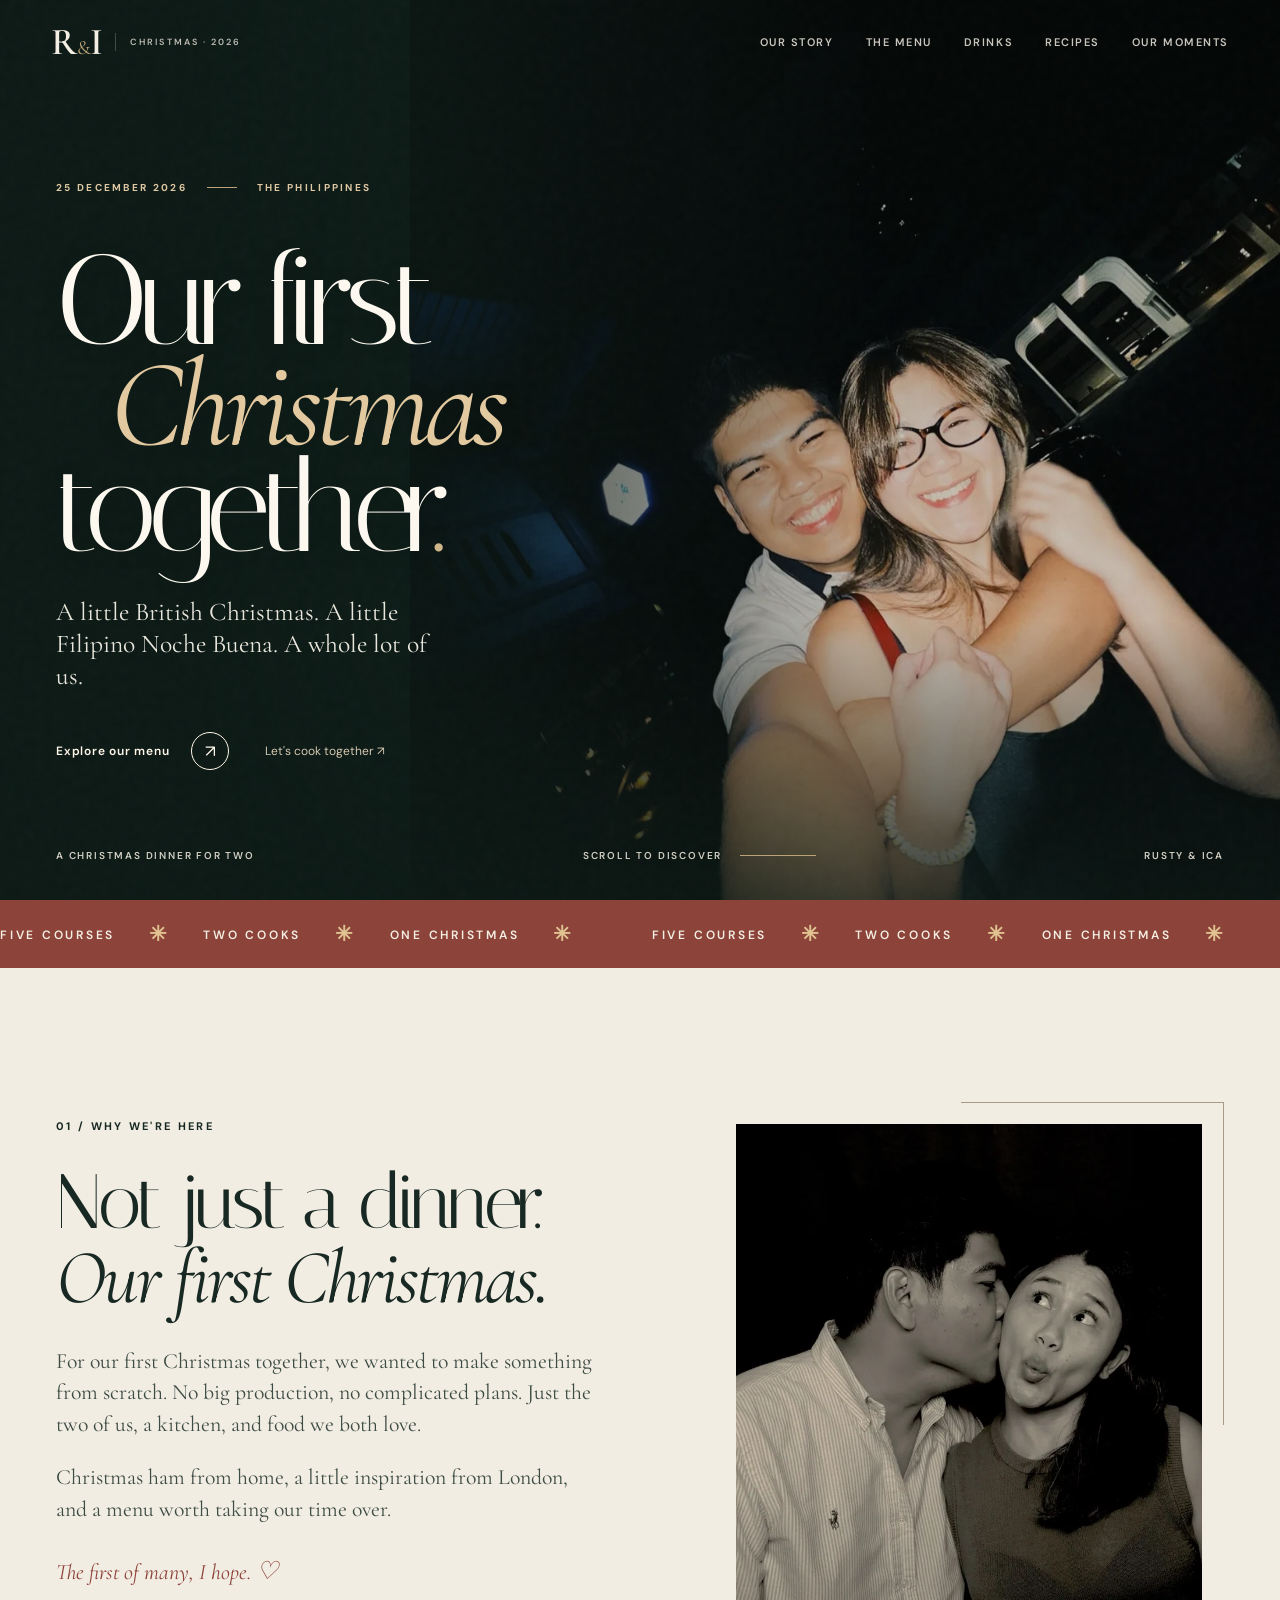
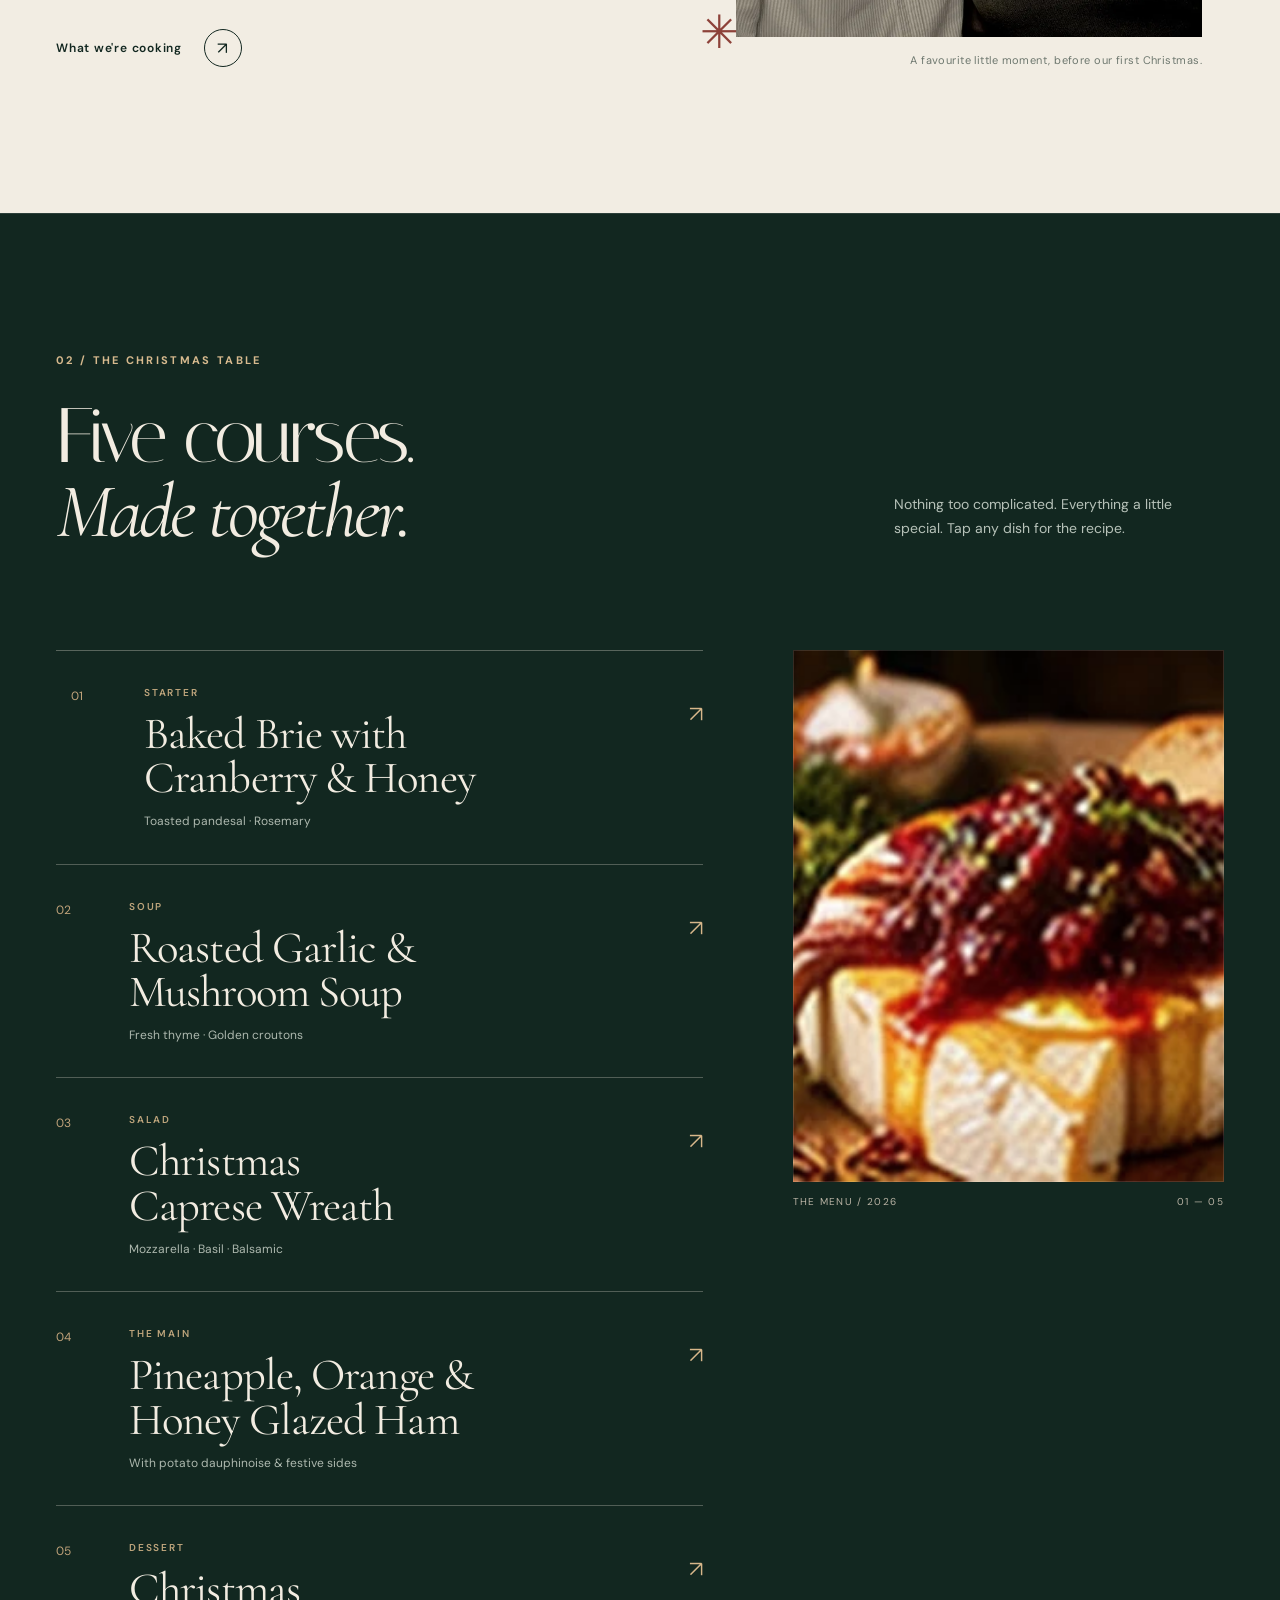
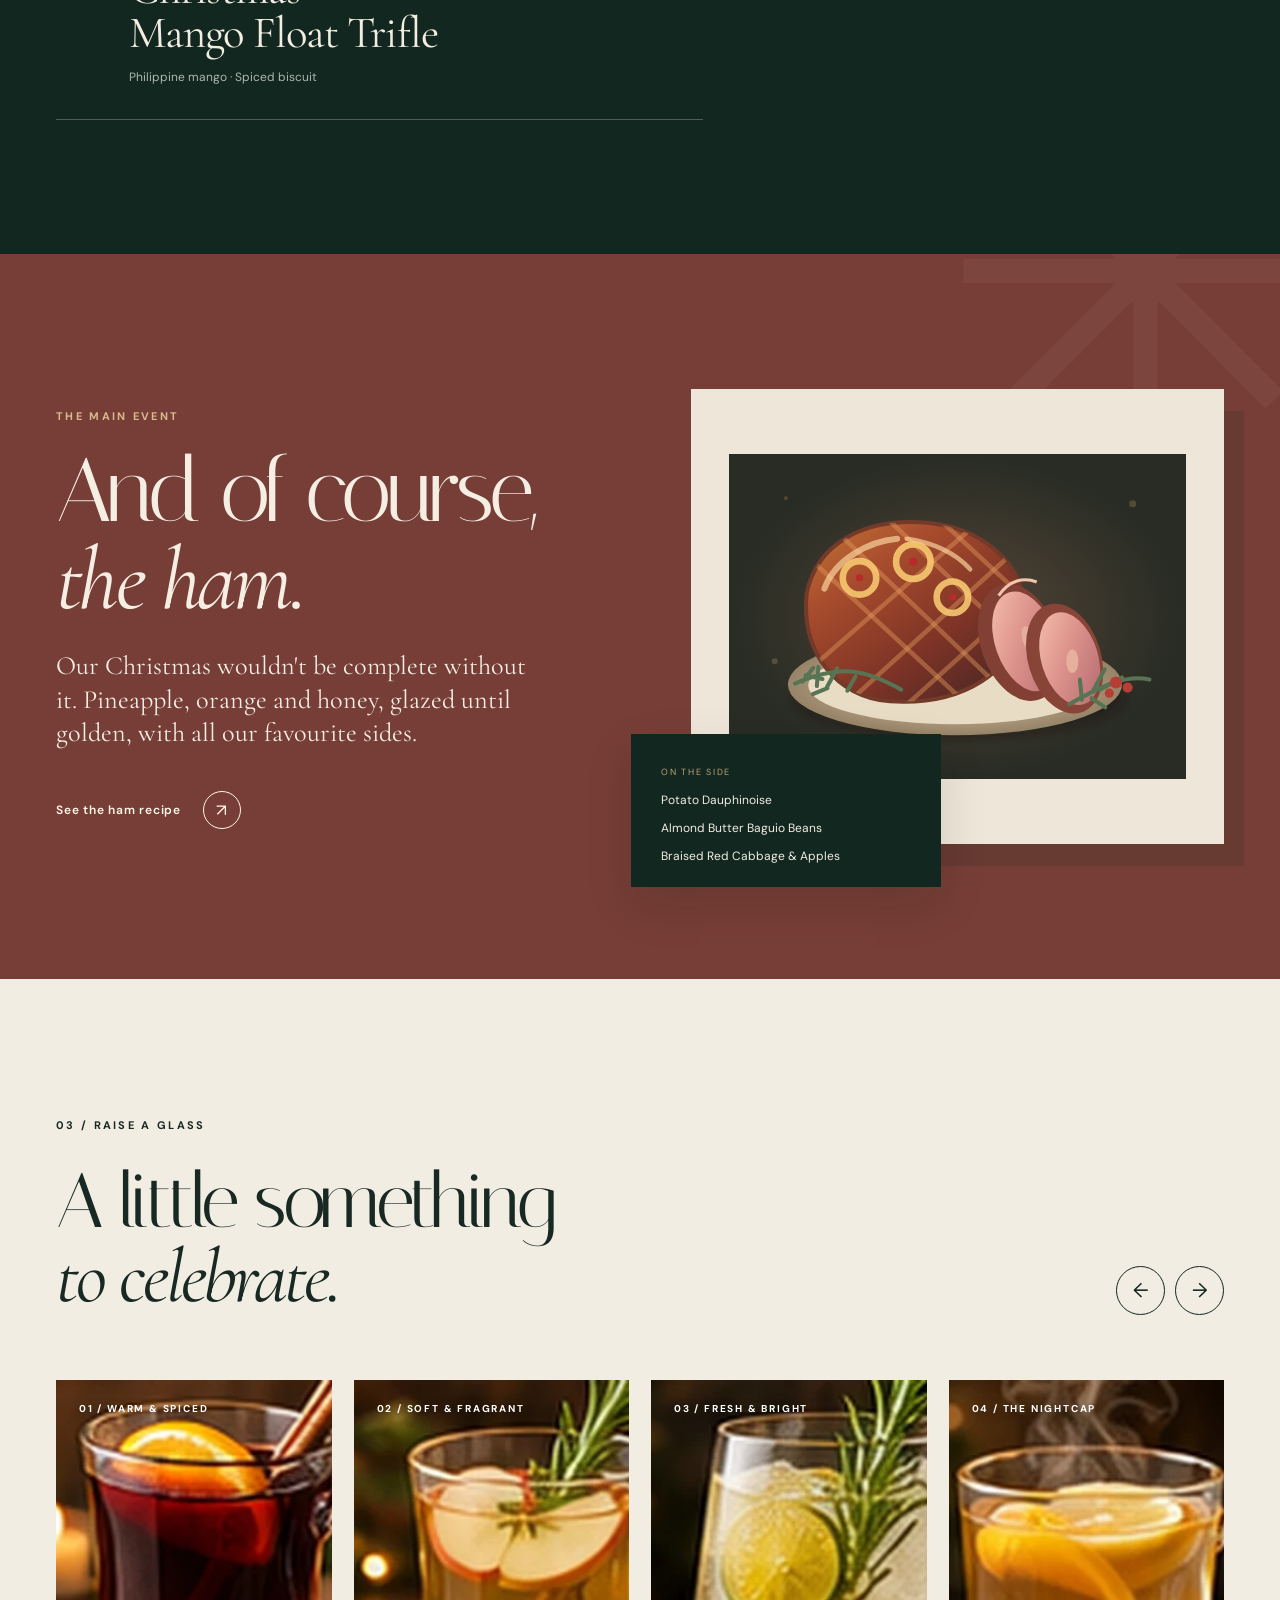
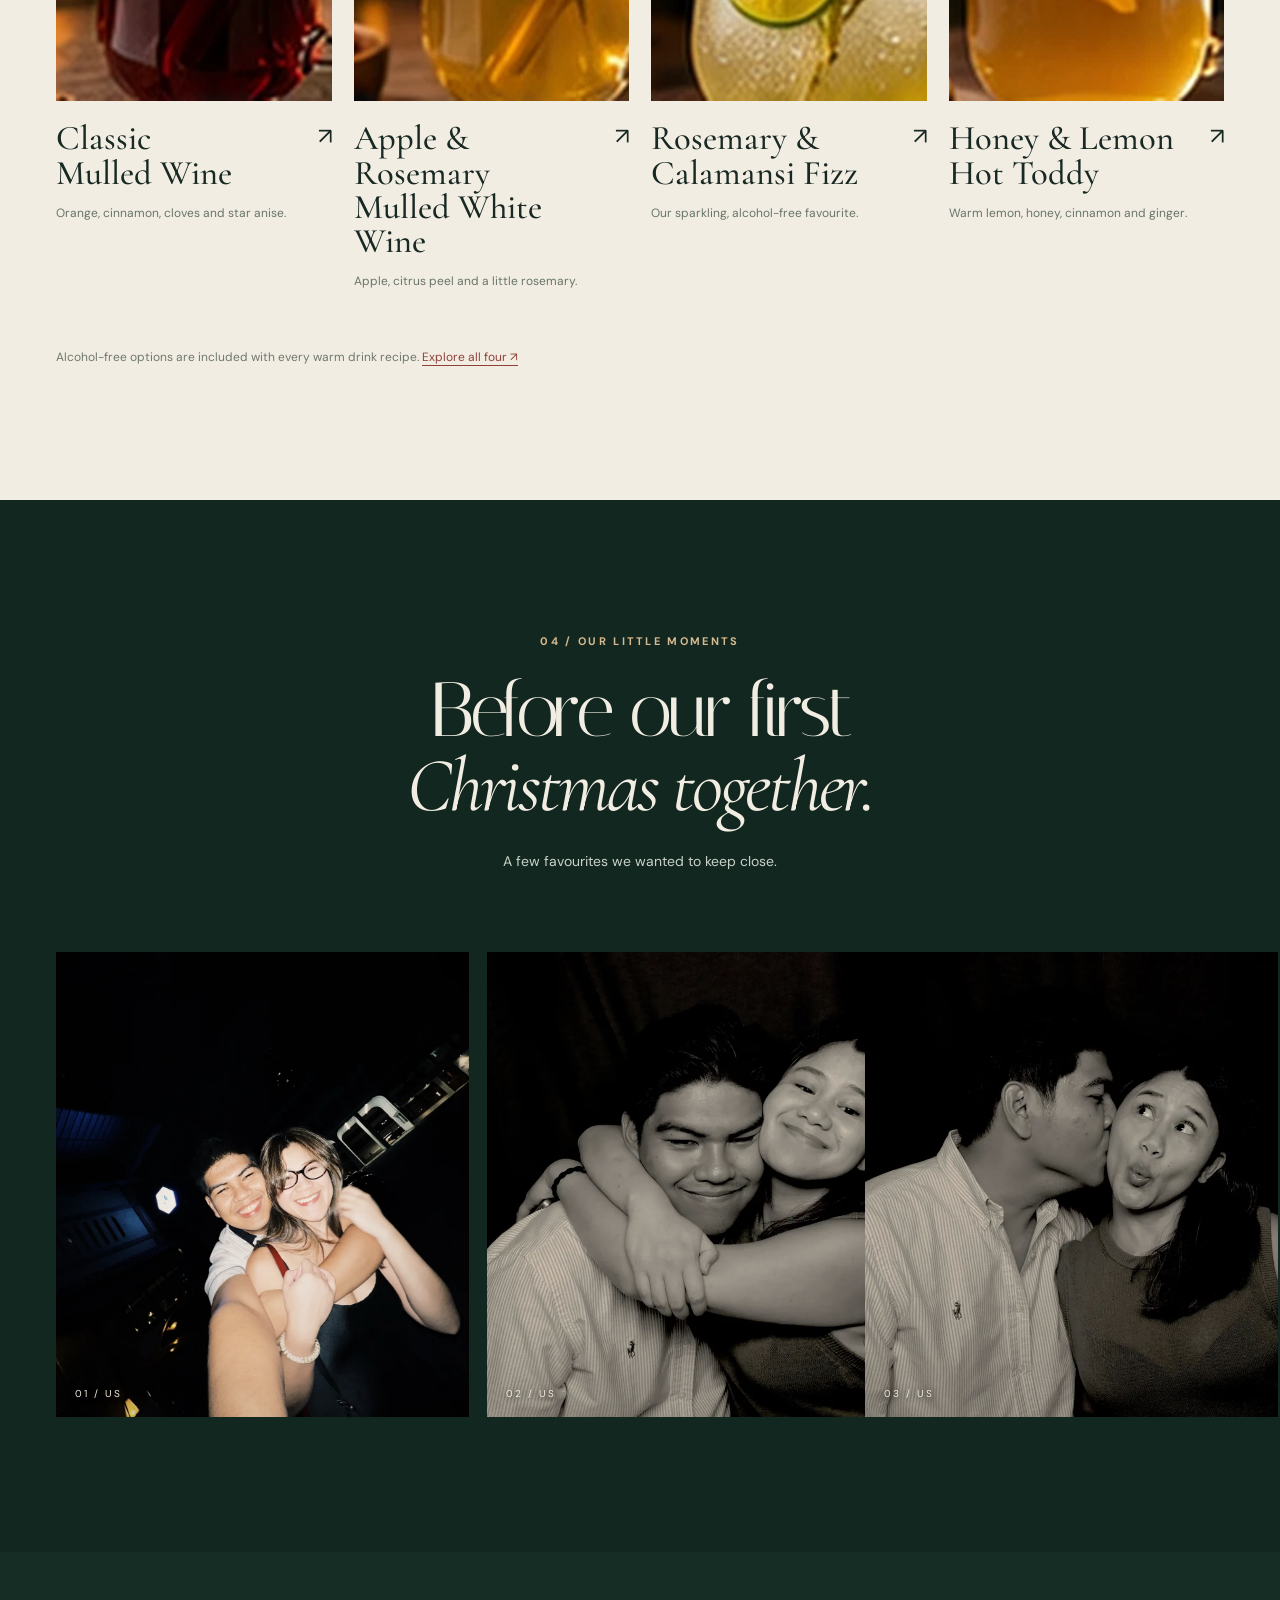
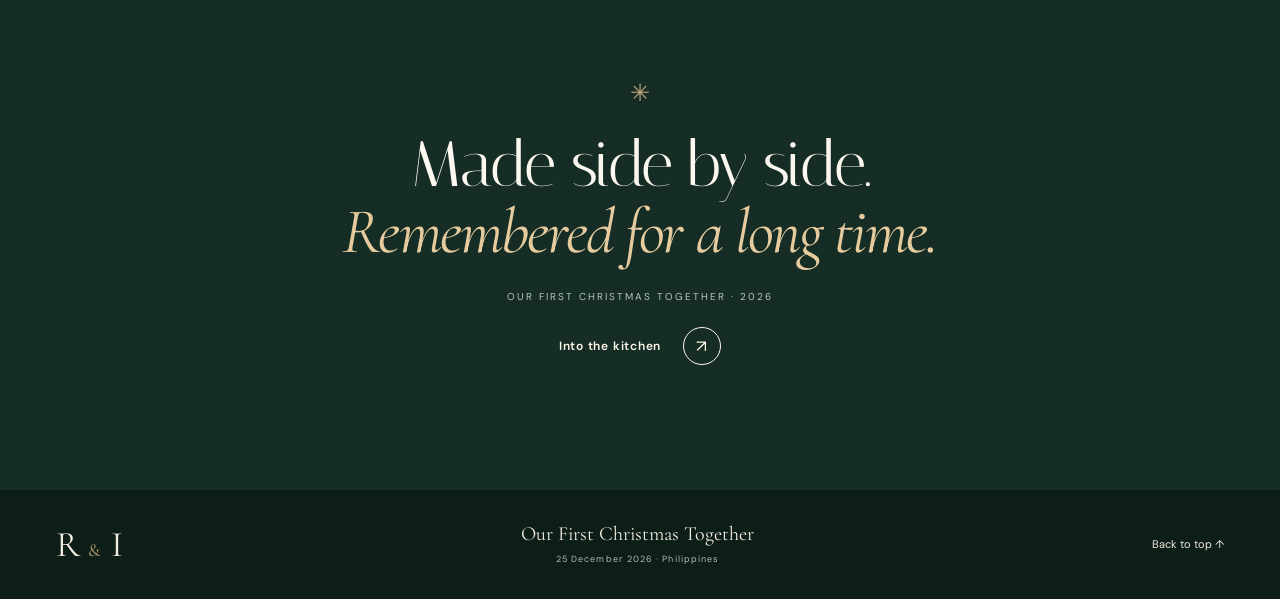
==== index.html @ 226ae4a2 "Launch premium responsive Christmas microsite with recipes and personal photos" ====
<!doctype html>
<html lang="en">
<head>
  <meta charset="utf-8" />
  <meta name="viewport" content="width=device-width, initial-scale=1, viewport-fit=cover" />
  <meta name="theme-color" content="#122720" />
  <meta name="description" content="Our First Christmas Together. Rusty and Ica’s first Christmas dinner, five courses, Christmas cocktails, recipes and memories." />
  <meta name="robots" content="noindex, nofollow" />
  <title>Our First Christmas Together — Rusty & Ica</title>
  <link rel="icon" href="assets/mark.svg" type="image/svg+xml" />
  <link rel="preconnect" href="https://fonts.googleapis.com" />
  <link rel="preconnect" href="https://fonts.gstatic.com" crossorigin />
  <link href="https://fonts.googleapis.com/css2?family=DM+Sans:wght@300;400;500;600;700&family=Italiana&family=Cormorant+Garamond:ital,wght@0,400;0,500;0,600;1,400;1,500&display=swap" rel="stylesheet" />
  <link rel="stylesheet" href="assets/site.css" />
  <script defer src="assets/site.js"></script>
</head>
<body class="page-home">
  <div class="scroll-progress" aria-hidden="true"></div>
  <header class="site-header" id="site-header">
    <a href="index.html" class="brand" aria-label="Rusty and Ica, homepage"><span class="brand-monogram">R<span class="amp">&</span>I</span><span class="brand-sub">CHRISTMAS · 2026</span></a>
    <nav class="desktop-nav" aria-label="Primary navigation"><a href="#story">Our story</a><a href="#menu">The menu</a><a href="#drinks">Drinks</a><a href="recipes.html">Recipes</a><a href="#moments">Our moments</a></nav>
    <button class="nav-toggle" type="button" aria-expanded="false" aria-controls="mobile-navigation" aria-label="Open menu"><span></span><span></span><span class="nav-toggle-label">Menu</span></button>
  </header>
  <div class="nav-overlay" id="mobile-navigation" aria-hidden="true"><div class="nav-overlay-inner"><span class="eyebrow eyebrow-gold">THE CHRISTMAS EDITION</span><a href="#story">Our story <em>01</em></a><a href="#menu">The menu <em>02</em></a><a href="#drinks">The drinks <em>03</em></a><a href="recipes.html">Recipes <em>04</em></a><a href="#moments">Our photos <em>05</em></a><span class="nav-overlay-foot">DECEMBER 25 · PHILIPPINES</span></div></div>
  <main>
    <section class="hero" id="top">
      <div class="hero-photo" role="img" aria-label="Rusty and Ica smiling and embracing in a candid photo"><img src="assets/photos/together.webp" alt="" fetchpriority="high" /></div>
      <div class="hero-shade"></div>
      <div class="hero-grain" aria-hidden="true"></div>
      <div class="hero-content wrap">
        <p class="hero-kicker appear">25 DECEMBER 2026 <span class="sep"></span> THE PHILIPPINES</p>
        <h1 class="hero-heading appear"><span>Our first</span><span class="hero-heading-accent">Christmas</span><span>together<span class="period">.</span></span></h1>
        <p class="hero-intro appear">A little British Christmas. A little Filipino Noche Buena. A whole lot of us.</p>
        <div class="hero-actions appear"><a class="text-link light" href="#menu"><span>Explore our menu</span><span class="arrow-round" aria-hidden="true">↗</span></a><a class="hero-secondary" href="recipes.html">Let's cook together ↗</a></div>
      </div>
      <div class="hero-bottom wrap"><span class="hero-bottom-left">A CHRISTMAS DINNER FOR TWO</span><a href="#story" class="scroll-cue"><span>SCROLL TO DISCOVER</span><span class="scroll-line" aria-hidden="true"></span></a><span class="hero-bottom-right">RUSTY & ICA</span></div>
    </section>
    <div class="ticker" aria-label="Five courses. Two cooks. One Christmas."><div class="ticker-track" aria-hidden="true"><span>FIVE COURSES <i>✳</i> TWO COOKS <i>✳</i> ONE CHRISTMAS <i>✳</i></span><span>FIVE COURSES <i>✳</i> TWO COOKS <i>✳</i> ONE CHRISTMAS <i>✳</i></span><span>FIVE COURSES <i>✳</i> TWO COOKS <i>✳</i> ONE CHRISTMAS <i>✳</i></span></div></div>
    <section class="story section-pad" id="story"><div class="wrap story-grid"><div class="story-text reveal"><span class="eyebrow">01 / WHY WE'RE HERE</span><h2>Not just a dinner.<br><em>Our first Christmas.</em></h2><p>For our first Christmas together, we wanted to make something from scratch. No big production, no complicated plans. Just the two of us, a kitchen, and food we both love.</p><p>Christmas ham from home, a little inspiration from London, and a menu worth taking our time over.</p><p class="hand-note">The first of many, I hope. <span>♡</span></p><a class="text-link dark" href="#menu">What we're cooking <span class="arrow-round" aria-hidden="true">↗</span></a></div><figure class="story-figure reveal"><div class="image-frame"><img src="assets/photos/kiss.webp" alt="Rusty kissing Ica on the cheek while she makes a playful expression" loading="lazy" /></div><figcaption>A favourite little moment, before our first Christmas.</figcaption><span class="story-cross" aria-hidden="true">✳</span></figure></div></section>
    <section class="menu section-pad" id="menu"><div class="wrap"><div class="menu-heading reveal"><div><span class="eyebrow eyebrow-gold">02 / THE CHRISTMAS TABLE</span><h2>Five courses.<br><em>Made together.</em></h2></div><p>Nothing too complicated. Everything a little special. Tap any dish for the recipe.</p></div><div class="menu-layout"><div class="menu-rows">
      <a class="menu-row reveal is-featured" href="recipes.html#brie" data-preview="assets/food/brie.webp" data-preview-alt="Baked Brie with Cranberry and Honey"><span class="course-number">01</span><div class="menu-row-main"><span class="menu-overline">STARTER</span><h3>Baked Brie with<br>Cranberry & Honey</h3><p>Toasted pandesal · Rosemary</p><img class="menu-inline-image" src="assets/food/brie.webp" alt="Baked Brie with cranberries" loading="lazy" /></div><span class="row-arrow" aria-hidden="true">↗</span></a>
      <a class="menu-row reveal" href="recipes.html#mushroom-soup" data-preview="assets/food/soup.webp" data-preview-alt="Creamy roasted garlic mushroom soup"><span class="course-number">02</span><div class="menu-row-main"><span class="menu-overline">SOUP</span><h3>Roasted Garlic &<br>Mushroom Soup</h3><p>Fresh thyme · Golden croutons</p><img class="menu-inline-image" src="assets/food/soup.webp" alt="Mushroom soup" loading="lazy" /></div><span class="row-arrow" aria-hidden="true">↗</span></a>
      <a class="menu-row reveal" href="recipes.html#caprese" data-preview="assets/food/caprese.webp" data-preview-alt="Festive Caprese salad wreath"><span class="course-number">03</span><div class="menu-row-main"><span class="menu-overline">SALAD</span><h3>Christmas<br>Caprese Wreath</h3><p>Mozzarella · Basil · Balsamic</p><img class="menu-inline-image" src="assets/food/caprese.webp" alt="Caprese wreath" loading="lazy" /></div><span class="row-arrow" aria-hidden="true">↗</span></a>
      <a class="menu-row reveal" href="recipes.html#glazed-ham" data-preview="assets/food/christmas-ham.svg" data-preview-alt="Christmas glazed ham illustration"><span class="course-number">04</span><div class="menu-row-main"><span class="menu-overline">THE MAIN</span><h3>Pineapple, Orange &<br>Honey Glazed Ham</h3><p>With potato dauphinoise & festive sides</p><img class="menu-inline-image" src="assets/food/christmas-ham.svg" alt="Christmas glazed ham" loading="lazy" /></div><span class="row-arrow" aria-hidden="true">↗</span></a>
      <a class="menu-row reveal" href="recipes.html#mango-trifle" data-preview="assets/food/mango.webp" data-preview-alt="Christmas mango float trifle"><span class="course-number">05</span><div class="menu-row-main"><span class="menu-overline">DESSERT</span><h3>Christmas<br>Mango Float Trifle</h3><p>Philippine mango · Spiced biscuit</p><img class="menu-inline-image" src="assets/food/mango.webp" alt="Layered mango float trifle" loading="lazy" /></div><span class="row-arrow" aria-hidden="true">↗</span></a>
      </div><aside class="menu-preview" aria-label="Selected course photograph"><div class="menu-preview-sticky"><div class="menu-preview-image"><img id="menu-preview-photo" src="assets/food/brie.webp" alt="Baked Brie with Cranberry and Honey" /><span class="menu-image-overlay"></span></div><div class="menu-preview-caption"><span>THE MENU / 2026</span><span id="menu-preview-index">01 — 05</span></div></div></aside></div></div></section>
    <section class="ham-feature section-pad" id="ham"><div class="wrap ham-grid"><div class="ham-copy reveal"><span class="eyebrow eyebrow-gold">THE MAIN EVENT</span><h2>And of course,<br><em>the ham.</em></h2><p>Our Christmas wouldn't be complete without it. Pineapple, orange and honey, glazed until golden, with all our favourite sides.</p><a class="text-link light" href="recipes.html#glazed-ham">See the ham recipe <span class="arrow-round" aria-hidden="true">↗</span></a></div><div class="ham-visual reveal"><div class="ham-hero-illustration"><img src="assets/food/christmas-ham.svg" alt="Illustration of our Christmas glazed ham" loading="lazy" /></div><div class="ham-mini"><span>ON THE SIDE</span><p>Potato Dauphinoise</p><p>Almond Butter Baguio Beans</p><p>Braised Red Cabbage & Apples</p></div></div></div></section>
    <section class="drinks section-pad" id="drinks"><div class="wrap"><div class="drinks-head reveal"><div><span class="eyebrow">03 / RAISE A GLASS</span><h2>A little something<br><em>to celebrate.</em></h2></div><div class="slider-controls"><button type="button" class="slider-button" data-slider-prev aria-label="Previous drinks">←</button><button type="button" class="slider-button" data-slider-next aria-label="Next drinks">→</button></div></div><div class="drinks-slider" id="drinks-slider">
      <a href="recipes.html#mulled-red" class="drink-tile"><div class="drink-image"><img src="assets/food/mulled-red.webp" alt="Warm glass of classic mulled wine" loading="lazy" /><span>01 / WARM & SPICED</span></div><div class="drink-meta"><h3>Classic<br>Mulled Wine</h3><span aria-hidden="true">↗</span></div><p>Orange, cinnamon, cloves and star anise.</p></a>
      <a href="recipes.html#mulled-white" class="drink-tile"><div class="drink-image"><img src="assets/food/mulled-white.webp" alt="Mulled white wine with apple and rosemary" loading="lazy" /><span>02 / SOFT & FRAGRANT</span></div><div class="drink-meta"><h3>Apple & Rosemary<br>Mulled White Wine</h3><span aria-hidden="true">↗</span></div><p>Apple, citrus peel and a little rosemary.</p></a>
      <a href="recipes.html#calamansi-fizz" class="drink-tile"><div class="drink-image"><img src="assets/food/calamansi.webp" alt="Rosemary and calamansi sparkling drink" loading="lazy" /><span>03 / FRESH & BRIGHT</span></div><div class="drink-meta"><h3>Rosemary &<br>Calamansi Fizz</h3><span aria-hidden="true">↗</span></div><p>Our sparkling, alcohol-free favourite.</p></a>
      <a href="recipes.html#hot-toddy" class="drink-tile"><div class="drink-image"><img src="assets/food/hot-toddy.webp" alt="Honey and lemon hot toddy" loading="lazy" /><span>04 / THE NIGHTCAP</span></div><div class="drink-meta"><h3>Honey & Lemon<br>Hot Toddy</h3><span aria-hidden="true">↗</span></div><p>Warm lemon, honey, cinnamon and ginger.</p></a>
      </div><p class="drinks-foot">Alcohol-free options are included with every warm drink recipe. <a href="recipes.html#drink-recipes">Explore all four ↗</a></p></div></section>
    <section class="moments section-pad" id="moments"><div class="wrap"><div class="moments-head reveal"><span class="eyebrow eyebrow-gold">04 / OUR LITTLE MOMENTS</span><h2>Before our first<br><em>Christmas together.</em></h2><p>A few favourites we wanted to keep close.</p></div><div class="moment-grid"><button class="moment-photo moment-photo-tall reveal" type="button" data-lightbox="assets/photos/together.webp" aria-label="Open our smiling photo"><img src="assets/photos/together.webp" alt="Rusty and Ica smiling together" loading="lazy"/><span>01 / US</span></button><button class="moment-photo reveal" type="button" data-lightbox="assets/photos/hug.webp" aria-label="Open our hugging photo"><img src="assets/photos/hug.webp" alt="Rusty and Ica hugging in black and white" loading="lazy"/><span>02 / US</span></button><button class="moment-photo reveal" type="button" data-lightbox="assets/photos/kiss.webp" aria-label="Open our cheek kiss photo"><img src="assets/photos/kiss.webp" alt="A playful cheek kiss" loading="lazy"/><span>03 / US</span></button></div></div></section>
    <section class="last-word"><div class="wrap last-word-inner reveal"><span class="small-sparkle" aria-hidden="true">✳</span><p>Made side by side.<br><em>Remembered for a long time.</em></p><span>OUR FIRST CHRISTMAS TOGETHER · 2026</span><a class="text-link light" href="recipes.html">Into the kitchen <span class="arrow-round" aria-hidden="true">↗</span></a></div></section>
  </main>
  <footer class="footer"><div class="wrap footer-grid"><span>R <small>&</small> I</span><div><p>Our First Christmas Together</p><small>25 December 2026 · Philippines</small></div><a href="#top">Back to top ↑</a></div></footer>
  <div class="lightbox" aria-hidden="true" role="dialog" aria-modal="true" aria-label="Photo viewer"><button class="lightbox-close" type="button" aria-label="Close photo">×</button><img src="" alt="Enlarged photograph of Rusty and Ica" /></div>
  <nav class="mobile-bottom-nav" aria-label="Quick links"><a href="#menu">Menu</a><a href="recipes.html">Recipes</a><a href="#moments">Photos</a></nav>
</body>
</html>
---- assets/site.css ----
:root{--ink:#182923;--forest:#122720;--forest-2:#1c362c;--night:#0c1915;--cream:#f2ede3;--cream-2:#e7dfd1;--white:#fcf8ef;--muted:#6e786f;--gold:#bca377;--red:#8d4239;--line:rgba(27,50,41,.20);--max:1450px;--ease:cubic-bezier(.22,1,.36,1)}
*,*:before,*:after{box-sizing:border-box}html{scroll-behavior:smooth;scroll-padding-top:84px}body{margin:0;background:var(--cream);color:var(--ink);font-family:'DM Sans',Arial,sans-serif;-webkit-font-smoothing:antialiased}body.menu-open{overflow:hidden}::selection{background:#bda478;color:#13291f}img{max-width:100%;display:block}a{color:inherit;text-decoration:none}button{font:inherit}button,a{-webkit-tap-highlight-color:transparent}button:focus-visible,a:focus-visible,input:focus-visible,summary:focus-visible{outline:2px solid var(--red);outline-offset:4px}.wrap{max-width:var(--max);width:calc(100% - 112px);margin-inline:auto}.section-pad{padding:clamp(95px,10.5vw,174px) 0}.eyebrow{font-size:11px;letter-spacing:.21em;font-weight:700;text-transform:uppercase}.eyebrow-gold{color:#d7ba8e}.scroll-progress{position:fixed;top:0;left:0;width:0;height:2px;background:var(--gold);z-index:300;pointer-events:none;transition:width .12s linear}.site-header{position:fixed;z-index:200;top:0;left:0;right:0;display:flex;align-items:center;justify-content:space-between;height:84px;padding:0 clamp(22px,4vw,70px);color:#f4efe5;transition:background .4s ease,box-shadow .4s ease,height .4s ease}.site-header.is-scrolled,.page-recipes .site-header{height:70px;background:rgba(13,31,24,.96);box-shadow:0 1px 0 rgba(255,255,255,.12);backdrop-filter:blur(14px)}.brand{display:flex;align-items:center;gap:15px;white-space:nowrap;z-index:215}.brand-monogram{font-family:'Cormorant Garamond',Georgia,serif;font-weight:600;font-size:38px;letter-spacing:-.07em;line-height:1}.brand-monogram .amp{font-size:20px;font-weight:400;color:var(--gold);margin:0 2px}.brand-sub{font-size:9px;font-weight:600;letter-spacing:.23em;opacity:.76;padding-left:14px;border-left:1px solid rgba(255,255,255,.28);line-height:2}.desktop-nav{display:flex;align-items:center;gap:clamp(18px,2.5vw,42px)}.desktop-nav a{font-size:11px;font-weight:600;text-transform:uppercase;letter-spacing:.14em;position:relative;padding:10px 0;opacity:.82;transition:opacity .25s}.desktop-nav a:after{content:"";height:1px;width:0;background:var(--gold);position:absolute;left:0;bottom:4px;transition:width .3s var(--ease)}.desktop-nav a:hover,.desktop-nav a[aria-current=page]{opacity:1}.desktop-nav a:hover:after,.desktop-nav a[aria-current=page]:after{width:100%}.nav-toggle{display:none;color:inherit;background:none;border:0;align-items:center;cursor:pointer;gap:6px}.nav-toggle span:not(.nav-toggle-label){display:block;width:25px;height:1px;background:currentColor;transition:transform .3s,opacity .3s}.nav-toggle-label{font-size:11px;letter-spacing:.12em;text-transform:uppercase;margin-left:7px}.nav-overlay{position:fixed;inset:0;z-index:190;background:var(--forest);color:var(--white);display:flex;align-items:center;visibility:hidden;opacity:0;transform:translateY(-15px);transition:opacity .4s,transform .4s var(--ease),visibility .4s}.nav-overlay.open{visibility:visible;opacity:1;transform:none}.nav-overlay-inner{width:min(700px,calc(100% - 48px));margin:auto;display:flex;flex-direction:column;gap:0}.nav-overlay-inner>a{padding:11px 0;font-family:'Italiana','Cormorant Garamond',serif;font-size:clamp(38px,7vw,68px);border-bottom:1px solid rgba(255,255,255,.2);display:flex;align-items:center;justify-content:space-between;transition:padding .3s,color .3s}.nav-overlay-inner>a:hover{padding-left:15px;color:var(--gold)}.nav-overlay-inner>a em{font:10px 'DM Sans',sans-serif;letter-spacing:.1em;color:var(--gold)}.nav-overlay-foot{margin-top:38px;font-size:10px;letter-spacing:.18em;opacity:.65}.hero{position:relative;height:100svh;min-height:690px;color:var(--white);overflow:hidden;background:#10251e}.hero-photo{position:absolute;inset:0 0 0 auto;width:68%;height:100%;overflow:hidden}.hero-photo img{width:100%;height:100%;object-fit:cover;object-position:center 47%;will-change:transform;transform:scale(1.08)}.hero-shade{position:absolute;inset:0;background:linear-gradient(90deg,#0c1915 0%,rgba(12,25,21,.98) 16%,rgba(12,25,21,.82) 32%,rgba(12,25,21,.2) 67%,rgba(12,25,21,.12) 100%),linear-gradient(0deg,rgba(12,25,21,.75) 0%,transparent 31%,rgba(12,25,21,.12) 85%)}.hero-grain{position:absolute;inset:0;opacity:.10;background-image:url("data:image/svg+xml,%3Csvg viewBox='0 0 120 120' xmlns='http://www.w3.org/2000/svg'%3E%3Cfilter id='n'%3E%3CfeTurbulence type='fractalNoise' baseFrequency='.8' numOctaves='3' stitchTiles='stitch'/%3E%3C/filter%3E%3Crect width='100%25' height='100%25' filter='url(%23n)' opacity='.25'/%3E%3C/svg%3E");pointer-events:none}.hero-content{position:relative;z-index:1;padding-top:clamp(130px,19vh,235px);max-width:var(--max)}.hero-kicker{display:flex;align-items:center;gap:20px;font-size:10px;font-weight:700;letter-spacing:.23em;color:#dfc9a4}.hero-kicker .sep{width:30px;height:1px;background:var(--gold)}.hero-heading{font-family:'Italiana','Cormorant Garamond',Georgia,serif;font-weight:400;font-size:clamp(77px,10vw,162px);letter-spacing:-.062em;line-height:.82;margin:55px 0 35px;max-width:900px;text-shadow:0 4px 22px rgba(0,0,0,.15)}.hero-heading>span{display:block}.hero-heading-accent{color:#e3c9a0;font-family:'Cormorant Garamond',Georgia,serif;font-weight:400;font-style:italic;letter-spacing:-.052em;margin-left:clamp(8px,4.2vw,65px);font-size:.97em}.period{color:#cfb68a}.hero-intro{max-width:400px;font-family:'Cormorant Garamond',Georgia,serif;font-size:clamp(21px,2vw,27px);line-height:1.25;color:#e9e7dd}.hero-actions{display:flex;align-items:center;gap:36px;margin-top:40px}.text-link{display:inline-flex;align-items:center;gap:22px;white-space:nowrap;font-size:12px;letter-spacing:.065em;font-weight:600;transition:gap .25s}.text-link:hover{gap:30px}.text-link.light{color:#fff7e9}.text-link.dark{color:var(--forest)}.arrow-round{width:38px;height:38px;border:1px solid currentColor;border-radius:50%;display:inline-flex;align-items:center;justify-content:center;font-size:17px;font-weight:400;transition:background .25s,transform .25s}.text-link:hover .arrow-round{transform:rotate(45deg);background:rgba(255,255,255,.12)}.hero-secondary{font-size:12px;color:#d5c8b2;transition:color .25s}.hero-secondary:hover{color:#fff}.hero-bottom{display:flex;justify-content:space-between;align-items:end;position:absolute;bottom:38px;left:0;right:0;z-index:2;font-size:10px;letter-spacing:.18em;font-weight:600;color:#d1cfc4}.scroll-cue{display:flex;align-items:center;gap:18px}.scroll-line{width:76px;height:1px;background:var(--gold);display:block;transform-origin:left;animation:line-glow 2.5s infinite}.ticker{height:68px;overflow:hidden;display:flex;align-items:center;background:#8c443a;color:#f4eee3}.ticker-track{display:flex;gap:50px;min-width:max-content;animation:ticker 35s linear infinite}.ticker-track span{font-size:12px;letter-spacing:.23em;font-weight:600;white-space:nowrap}.ticker-track i{font-style:normal;font-size:21px;vertical-align:-2px;margin:0 28px;color:#e0c390}.story{background:var(--cream);overflow:hidden}.story-grid{display:grid;grid-template-columns:minmax(0,1.05fr) minmax(0,.95fr);gap:clamp(65px,11vw,190px);align-items:center}.story-text h2,.menu-heading h2,.drinks-head h2,.moments-head h2,.ham-copy h2,.section-heading h2,.recipes-top h2,.shop-header h2{font-family:'Italiana','Cormorant Garamond',serif;font-size:clamp(55px,6vw,105px);font-weight:400;line-height:.97;letter-spacing:-.05em;margin:30px 0}.story-text h2 em,.menu-heading h2 em,.drinks-head h2 em,.moments-head h2 em,.ham-copy h2 em,.section-heading h2 em,.recipes-top h2 em,.shop-header h2 em{font-family:'Cormorant Garamond',Georgia,serif;font-weight:400;font-style:italic;letter-spacing:-.04em}.story-text p{font-family:'Cormorant Garamond',Georgia,serif;font-size:clamp(19px,1.7vw,25px);line-height:1.45;max-width:560px;color:#3c4b43}.story-text .hand-note{margin:28px 0 40px;font-size:22px;font-style:italic;color:var(--red)}.hand-note span{font-size:25px}.story-figure{margin:0;position:relative;padding:22px 22px 12px 0}.image-frame{position:relative;overflow:hidden;aspect-ratio:4/4.4;background:#1b1c19}.image-frame img{height:100%;width:100%;object-fit:cover;object-position:53% center;transition:transform 1s var(--ease)}.image-frame:hover img{transform:scale(1.035)}.story-figure:after{content:"";position:absolute;z-index:0;top:0;right:0;width:54%;height:56%;border-top:1px solid #a69b86;border-right:1px solid #a69b86;pointer-events:none}.story-figure figcaption{font-size:11px;letter-spacing:.04em;color:var(--muted);text-align:right;margin-top:16px}.story-cross{position:absolute;left:-36px;bottom:3%;color:var(--red);font-size:46px;z-index:1}.menu{background:var(--forest);color:#f2ece1;position:relative}.menu:before{content:"";position:absolute;top:0;left:0;right:0;height:1px;background:rgba(255,255,255,.11)}.menu-heading{display:flex;justify-content:space-between;gap:60px;align-items:end;margin-bottom:100px}.menu-heading h2{margin-bottom:0}.menu-heading p,.drinks-head p,.moments-head p,.section-heading p,.recipes-top p{max-width:330px;color:#b7c2b9;font-size:14px;line-height:1.75;margin:0 0 9px}.menu-layout{display:grid;grid-template-columns:minmax(0,1.2fr) minmax(0,.8fr);gap:clamp(60px,7vw,120px);align-items:start}.menu-rows{border-top:1px solid rgba(249,243,231,.30)}.menu-row{position:relative;display:grid;grid-template-columns:58px minmax(0,1fr) 36px;gap:15px;align-items:start;border-bottom:1px solid rgba(249,243,231,.27);padding:29px 0 32px;transition:padding .35s,background .35s}.menu-row:hover,.menu-row.is-featured{padding-left:15px}.course-number{font-size:12px;color:#c2a47b;margin-top:8px}.menu-overline{font-size:10px;letter-spacing:.18em;color:#bea57c;font-weight:600}.menu-row h3{font-family:'Cormorant Garamond',serif;font-weight:400;font-size:clamp(31px,3.5vw,56px);line-height:.99;letter-spacing:-.02em;margin:11px 0 12px;transition:color .3s}.menu-row:hover h3{color:#e6c7a0}.menu-row p{font-size:12px;color:#adb8ae;margin:0;line-height:1.6}.row-arrow{font-size:23px;font-weight:300;color:#d7b78a;justify-self:end;margin-top:19px;transition:transform .35s}.menu-row:hover .row-arrow{transform:translate(3px,-3px)}.menu-inline-image{display:none}.menu-preview{height:100%;min-height:750px}.menu-preview-sticky{position:sticky;top:100px}.menu-preview-image{position:relative;aspect-ratio:3/3.7;background:#263c30;overflow:hidden}.menu-preview-image img{width:100%;height:100%;object-fit:cover;transition:opacity .25s ease,transform .8s var(--ease);filter:saturate(.85)}.menu-preview-image img.is-changing{opacity:.15;transform:scale(1.06)}.menu-image-overlay{position:absolute;inset:0;border:1px solid rgba(255,255,255,.12);pointer-events:none}.menu-preview-caption{margin-top:13px;display:flex;justify-content:space-between;font-size:10px;letter-spacing:.13em;color:#b9b3a4}.ham-feature{background:#763e36;color:#f4eee3;position:relative;overflow:hidden}.ham-feature:before{content:"✳";position:absolute;right:-75px;top:-220px;font-family:Georgia,serif;font-size:500px;line-height:1;color:rgba(255,255,255,.045);pointer-events:none}.ham-grid{display:grid;grid-template-columns:1fr 1fr;gap:clamp(45px,8vw,140px);align-items:center}.ham-copy h2{font-size:clamp(65px,7vw,120px);margin:23px 0}.ham-copy p{font-family:'Cormorant Garamond',serif;font-size:clamp(22px,2.05vw,30px);line-height:1.28;max-width:475px;margin-bottom:40px}.ham-visual{position:relative}.ham-hero-illustration{aspect-ratio:1.17;background:#eee6d9;display:flex;align-items:center;justify-content:center;padding:38px;box-shadow:20px 22px 0 rgba(26,39,31,.16)}.ham-hero-illustration img{width:100%;height:100%;object-fit:contain}.ham-mini{position:absolute;bottom:-43px;left:-60px;background:var(--forest);color:var(--cream);padding:25px 30px 23px;min-width:min(310px,75%);box-shadow:0 18px 45px rgba(20,15,11,.12)}.ham-mini span{color:var(--gold);font-size:9px;letter-spacing:.19em}.ham-mini p{font-size:12px;margin:13px 0 0;line-height:1.25}.drinks{background:#f2ede3;overflow:hidden}.drinks-head{display:flex;align-items:end;justify-content:space-between;margin-bottom:65px}.drinks-head h2{margin-bottom:0}.slider-controls{display:flex;gap:10px}.slider-button{border:1px solid var(--forest);border-radius:50%;background:none;color:var(--forest);height:49px;width:49px;cursor:pointer;font-size:20px;transition:background .25s,color .25s}.slider-button:hover{background:var(--forest);color:#fff}.drinks-slider{display:grid;grid-auto-flow:column;grid-auto-columns:minmax(270px,calc((100% - 66px)/3));gap:22px;overflow-x:auto;scrollbar-width:none;scroll-snap-type:x mandatory;padding-bottom:20px}.drinks-slider::-webkit-scrollbar{display:none}.drink-tile{scroll-snap-align:start;min-width:0;display:block}.drink-image{position:relative;aspect-ratio:3/3.5;overflow:hidden;background:#c9bba9}.drink-image img{height:100%;width:100%;object-fit:cover;transition:transform 1.2s var(--ease)}.drink-tile:hover .drink-image img{transform:scale(1.08)}.drink-image span{position:absolute;top:22px;left:23px;color:#fff;font-size:10px;letter-spacing:.18em;font-weight:700;text-shadow:0 2px 9px #0008}.drink-meta{display:flex;justify-content:space-between;gap:10px;align-items:start;padding-top:20px}.drink-meta h3{font-family:'Cormorant Garamond',serif;font-weight:500;font-size:clamp(28px,2.7vw,39px);line-height:.99;margin:0}.drink-meta span{font-size:23px}.drink-tile>p{font-size:12px;color:#68746a;margin-top:15px}.drinks-foot{margin:28px 0 0;color:var(--muted);font-size:12px}.drinks-foot a{color:var(--red);text-decoration:underline;text-underline-offset:4px}.moments{background:var(--forest);color:var(--cream);overflow:hidden}.moments-head{display:flex;flex-direction:column;align-items:center;text-align:center;margin-bottom:70px}.moments-head h2{margin:25px 0}.moments-head p{color:#c9d2c8;font-size:14px}.moment-grid{display:grid;grid-template-columns:1.15fr 1fr 1fr;gap:18px;align-items:stretch}.moment-photo{position:relative;display:block;cursor:zoom-in;overflow:hidden;border:0;padding:0;background:#203329;aspect-ratio:4/4.5}.moment-photo-tall{aspect-ratio:4/4.5}.moment-photo img{height:100%;width:100%;object-fit:cover;object-position:center;filter:saturate(.8);transition:filter .5s,transform 1s var(--ease)}.moment-photo:hover img{transform:scale(1.045);filter:saturate(1)}.moment-photo span{position:absolute;left:19px;bottom:17px;font-size:10px;letter-spacing:.2em;color:#f1eadc;text-shadow:0 1px 6px #111}.last-word{background:#152d24;color:var(--white);padding:125px 0;text-align:center}.last-word-inner{display:flex;align-items:center;flex-direction:column;gap:24px}.last-word p{font-family:'Italiana',Georgia,serif;font-weight:400;font-size:clamp(46px,5vw,84px);line-height:1.04;letter-spacing:-.03em;margin:0}.last-word p em{font-family:'Cormorant Garamond',serif;font-weight:400;color:#e5cb9e}.last-word-inner>span:not(.small-sparkle){font-size:10px;letter-spacing:.2em;color:#b9c6bc}.small-sparkle{font-size:24px;color:var(--gold)}.footer{background:#0d1d17;color:#f1ecdf;padding:32px 0}.footer-grid{display:flex;justify-content:space-between;align-items:center;gap:22px}.footer-grid>span{font-family:'Cormorant Garamond',serif;font-size:36px;white-space:nowrap}.footer-grid>span small{font-size:18px;color:var(--gold)}.footer-grid div{text-align:center}.footer-grid p{font-family:'Cormorant Garamond',serif;font-size:20px;margin:0}.footer-grid small{font-size:9px;letter-spacing:.12em;color:#b0bdb2}.footer-grid>a{font-size:11px}.lightbox{position:fixed;z-index:500;inset:0;background:rgba(8,15,11,.95);display:flex;align-items:center;justify-content:center;opacity:0;visibility:hidden;transition:opacity .3s,visibility .3s;padding:50px 20px}.lightbox.open{opacity:1;visibility:visible}.lightbox img{max-height:86vh;max-width:min(1100px,100%);width:auto;object-fit:contain;box-shadow:0 30px 80px rgba(0,0,0,.3)}.lightbox-close{position:absolute;top:15px;right:30px;color:white;background:none;border:0;font-size:40px;cursor:pointer}.mobile-bottom-nav{display:none}
/* Recipe experience */
.recipe-hero{position:relative;min-height:690px;height:82svh;max-height:900px;background:#122720;display:flex;align-items:center;color:#f4ece0;overflow:hidden}.recipe-hero-image{position:absolute;inset:0 0 0 auto;width:61%;height:100%}.recipe-hero-image img{height:100%;width:100%;object-fit:cover;object-position:55% center;filter:grayscale(1) brightness(.65)}.recipe-hero-image:after{content:"";position:absolute;inset:0;background:linear-gradient(90deg,#122720 0%,rgba(18,39,32,.98) 14%,rgba(18,39,32,.22) 85%),linear-gradient(0deg,rgba(18,39,32,.6),transparent 50%)}.recipe-hero-content{position:relative;z-index:1;padding-top:60px}.recipe-hero h1{font-family:'Italiana',Georgia,serif;font-weight:400;font-size:clamp(62px,7.7vw,124px);line-height:.93;letter-spacing:-.05em;margin:36px 0}.recipe-hero h1 em{font-family:'Cormorant Garamond',serif;font-weight:400;color:#d7bd93}.recipe-hero-content>p{font-family:'Cormorant Garamond',serif;font-size:clamp(22px,2vw,29px);line-height:1.25;max-width:460px}.recipe-hero-links{display:flex;gap:30px;align-items:center;margin-top:35px}.recipe-hero-links>a:last-child{font-size:12px;letter-spacing:.03em;color:#d6c9b6}.recipe-hero-caption{position:absolute;bottom:35px;right:56px;z-index:1;font-size:10px;letter-spacing:.14em}.prep-section{background:#ede7dc}.section-heading{max-width:700px}.section-heading p{color:#4c5c51;max-width:600px}.prep-timeline{display:grid;grid-template-columns:repeat(3,1fr);gap:0;margin-top:80px;border-top:1px solid var(--line)}.prep-block{position:relative;padding:35px clamp(15px,3vw,50px) 15px 0;border-right:1px solid var(--line)}.prep-block:last-child{border-right:0;padding-left:clamp(10px,3vw,45px)}.prep-block:nth-child(2){padding-left:clamp(10px,3vw,45px)}.prep-block:before{content:"";width:8px;height:8px;background:var(--red);border-radius:50%;position:absolute;top:-4px;left:0}.prep-block:nth-child(2):before,.prep-block:nth-child(3):before{left:clamp(10px,3vw,45px)}.prep-block>span{font-size:10px;letter-spacing:.14em;font-weight:700;color:var(--red)}.prep-block h3{font-family:'Cormorant Garamond',serif;font-weight:400;font-size:37px;line-height:1.03;max-width:290px;margin:22px 0}.prep-block p{line-height:1.75;font-size:13px;color:#536155;max-width:330px}.recipes-section{background:var(--forest);color:#f2eadc}.recipes-top{display:flex;justify-content:space-between;align-items:end;gap:55px;margin-bottom:50px}.recipes-top h2{margin-bottom:0}.recipe-filter{display:flex;align-items:center;gap:5px;padding-bottom:18px;border-bottom:1px solid rgba(255,255,255,.28);margin-bottom:10px;overflow-x:auto;scrollbar-width:none}.filter-button{color:#c0cfc1;background:transparent;border:1px solid transparent;border-radius:0;cursor:pointer;white-space:nowrap;padding:12px 20px;font-size:12px;transition:background .2s,color .2s}.filter-button span{font-size:10px;opacity:.6;margin-left:7px}.filter-button.is-active{background:#f0e8da;color:var(--forest)}.filter-button:hover:not(.is-active){background:rgba(255,255,255,.1)}.recipe-accordion{border-bottom:1px solid rgba(255,255,255,.24);scroll-margin-top:92px}.recipe-accordion[hidden]{display:none}.recipe-accordion summary{display:grid;grid-template-columns:50px 105px minmax(0,1fr) auto 32px;gap:24px;align-items:center;list-style:none;padding:22px 2px;cursor:pointer}.recipe-accordion summary::-webkit-details-marker{display:none}.recipe-num{font-size:13px;color:#d6b68c}.recipe-summary-photo{width:100%;aspect-ratio:1.18;overflow:hidden;background:#2b4637}.recipe-summary-photo img{height:100%;width:100%;object-fit:cover;transition:transform .6s var(--ease)}.recipe-accordion summary:hover .recipe-summary-photo img{transform:scale(1.07)}.recipe-summary-title{display:flex;flex-direction:column;align-items:flex-start;gap:8px}.recipe-summary-title .eyebrow{color:#d3b78d;font-size:10px}.recipe-summary-title strong{font-family:'Cormorant Garamond',serif;font-size:clamp(28px,3vw,45px);line-height:1.01;font-weight:400;letter-spacing:-.01em}.recipe-summary-title small{font-family:'DM Sans',sans-serif;font-size:12px;color:#b7c9bb;line-height:1.4}.recipe-time{font-size:11px;color:#c0cfc2;white-space:nowrap}.recipe-plus{font-size:32px;font-weight:200;justify-self:end;transition:transform .4s ease}.recipe-accordion[open] .recipe-plus{transform:rotate(45deg)}.recipe-accordion[open] summary{background:rgba(255,255,255,.025)}.recipe-expanded{padding:25px 25px 60px 200px;border-top:1px solid rgba(255,255,255,.14);animation:reveal .4s var(--ease)}.recipe-expanded-intro{display:flex;justify-content:space-between;align-items:center;gap:20px;margin-bottom:40px}.recipe-expanded-intro p{font-family:'Cormorant Garamond',serif;font-style:italic;font-size:22px;margin:0;max-width:460px}.recipe-expanded-intro .text-link{color:#d6b98e}.recipe-expanded-grid{display:grid;grid-template-columns:minmax(0,.73fr) minmax(0,1.27fr);gap:clamp(40px,5vw,90px)}.recipe-expanded h4{font-size:10px;letter-spacing:.17em;font-weight:700;color:#d7bd96;margin:0 0 26px}.recipe-ingredients,.recipe-simple-ingredients{list-style:none;margin:0;padding:0;display:flex;flex-direction:column;gap:13px}.recipe-ingredients label{display:flex;align-items:flex-start;gap:12px;cursor:pointer;font-size:13px;line-height:1.6;color:#ece5d7}.recipe-ingredients input,.shopping-column input{accent-color:#b9986c;cursor:pointer;margin-top:3px}.recipe-ingredients input:checked+span{text-decoration:line-through;color:#84978b}.recipe-simple-ingredients li{font-size:13px;line-height:1.5;color:#ece5d7}.recipe-method{counter-reset:step;list-style:none;margin:0;padding:0;display:flex;flex-direction:column;gap:20px}.recipe-method li{position:relative;padding-left:38px;font-size:13px;line-height:1.65;color:#ece5d7}.recipe-method li:before{counter-increment:step;content:counter(step,decimal-leading-zero);color:#d7bd96;position:absolute;left:0;top:0;font-size:12px}.recipe-tip{margin-top:35px;padding:18px 23px;border-left:2px solid #b9986c;background:rgba(255,255,255,.045);font-size:12px;line-height:1.7;color:#d7e0d5}.recipe-tip strong{display:block;color:#e5ca9c;font-size:10px;text-transform:uppercase;letter-spacing:.16em;margin-bottom:3px}.recipe-expanded-grid>div>p{line-height:1.65;font-size:14px}.recipe-list-end{text-align:center;font-family:'Cormorant Garamond',serif;font-style:italic;color:#c7b99e;font-size:22px;margin:62px auto 0}.shop-section{background:var(--cream)}.shop-header{display:flex;justify-content:space-between;align-items:end;gap:50px}.shop-header h2{margin-bottom:18px}.shop-header .shopping-progress-label{font-size:13px;color:#526254}.shopping-progress-track{width:225px;max-width:100%;height:3px;background:#d4ccbd;margin-top:14px}.shopping-progress-track span{display:block;height:3px;background:var(--red);width:0;transition:width .3s}.shop-actions{display:flex;gap:12px;margin-bottom:12px;flex-wrap:wrap}.outline-button{background:transparent;color:var(--forest);border:1px solid #9baba0;padding:15px 22px;cursor:pointer;font-size:11px;font-weight:600;transition:background .25s,color .25s}.outline-button:hover{background:var(--forest);color:var(--white)}.shopping-grid{display:grid;grid-template-columns:repeat(4,minmax(0,1fr));gap:24px;margin-top:65px}.shopping-column{border-top:1px solid var(--line);padding:26px 10px 0 0;display:flex;flex-direction:column;gap:13px}.shopping-column h3{font-family:'Cormorant Garamond',serif;font-size:30px;font-weight:500;margin:0 0 15px;line-height:1.1}.shopping-column label{display:flex;align-items:start;gap:9px;font-size:12px;line-height:1.55;color:#415146;cursor:pointer}.shopping-column input:checked+span{text-decoration:line-through;color:#98a197}.shop-note{margin-top:65px;border-top:1px solid var(--line);padding-top:27px;display:grid;grid-template-columns:240px 1fr;gap:35px}.shop-note span{font-size:10px;letter-spacing:.17em;font-weight:700;color:var(--red)}.shop-note p{font-size:13px;line-height:1.8;max-width:770px;margin:0}.last-word-recipes{background:#793f38}
/* Animation with accessibility fallback */
.reveal{opacity:1;transform:none}.js-motion .reveal{opacity:0;transform:translateY(30px);transition:opacity .85s var(--ease),transform .85s var(--ease)}.js-motion .reveal.in-view{opacity:1;transform:none}.appear{animation:hero-appear 1.1s var(--ease) both}.appear:nth-child(2){animation-delay:.1s}.appear:nth-child(3){animation-delay:.21s}.appear:nth-child(4){animation-delay:.32s}@keyframes hero-appear{from{opacity:0;transform:translateY(27px)}to{opacity:1;transform:none}}@keyframes ticker{from{transform:translateX(0)}to{transform:translateX(-33.333%)}}@keyframes line-glow{0%,100%{transform:scaleX(.6);opacity:.45}50%{transform:scaleX(1);opacity:1}}@keyframes reveal{from{opacity:0;transform:translateY(8px)}to{opacity:1;transform:none}}
@media(max-width:1080px){.wrap{width:calc(100% - 70px)}.desktop-nav{gap:20px}.hero-heading{font-size:clamp(75px,10vw,132px)}.story-grid{gap:75px}.menu-layout{gap:50px;grid-template-columns:1fr .65fr}.menu-row{grid-template-columns:40px 1fr 26px}.menu-row h3{font-size:42px}.menu-preview{min-height:710px}.shopping-grid{grid-template-columns:repeat(2,minmax(0,1fr));row-gap:38px}.recipe-accordion summary{grid-template-columns:35px 90px 1fr auto 25px;gap:15px}.recipe-expanded{padding-left:140px}}
@media(max-width:760px){html{scroll-padding-top:67px}.wrap{width:calc(100% - 42px)}.section-pad{padding:88px 0}.site-header{height:68px;padding:0 21px}.site-header.is-scrolled,.page-recipes .site-header{height:65px}.brand-monogram{font-size:32px}.brand-sub{font-size:8px;padding-left:11px}.desktop-nav{display:none}.nav-toggle{display:flex;flex-direction:row;align-items:center;gap:0}.nav-toggle span:not(.nav-toggle-label){position:absolute;right:75px;top:26px;transform-origin:center}.nav-toggle span:nth-child(2){transform:translateY(8px)}body.menu-open .nav-toggle span:nth-child(1){transform:translateY(4px) rotate(45deg)}body.menu-open .nav-toggle span:nth-child(2){transform:translateY(4px) rotate(-45deg)}body.menu-open .nav-toggle-label{color:var(--gold)}.hero{min-height:680px;height:100svh;max-height:1050px}.hero-photo{inset:0;width:100%;height:100%}.hero-photo img{object-position:center 48%;transform:scale(1.02)}.hero-shade{background:linear-gradient(180deg,rgba(9,22,16,.72) 0%,rgba(9,22,16,.40) 22%,rgba(9,22,16,.04) 45%,rgba(9,22,16,.24) 57%,rgba(9,22,16,.96) 90%),linear-gradient(90deg,rgba(9,22,16,.25),transparent)}.hero-content{height:100%;padding-top:104px;display:flex;flex-direction:column}.hero-kicker{font-size:9px;gap:11px}.hero-kicker .sep{width:18px}.hero-heading{font-size:clamp(68px,16vw,110px);margin:24px 0 0;line-height:.84;letter-spacing:-.06em}.hero-heading-accent{margin-left:4vw}.hero-intro{margin-top:auto;margin-bottom:0;max-width:325px;font-size:24px;color:#f4e9dc}.hero-actions{margin:25px 0 88px;gap:22px}.hero-secondary{font-size:11px}.hero-bottom{bottom:24px}.hero-bottom-left{font-size:9px}.hero-bottom-right,.scroll-cue{display:none}.ticker{height:52px}.ticker-track span{font-size:10px}.ticker-track i{font-size:17px;margin:0 17px}.story-grid,.ham-grid{grid-template-columns:1fr}.story-grid{gap:44px}.story-text h2,.menu-heading h2,.ham-copy h2,.drinks-head h2,.moments-head h2,.section-heading h2,.recipes-top h2,.shop-header h2{font-size:clamp(55px,11.8vw,79px);margin:22px 0}.story-text p{font-size:22px}.story-figure{margin-left:6vw;margin-right:5vw;padding:14px 14px 0 0}.image-frame{aspect-ratio:4/3.8}.story-cross{left:-24px;font-size:33px}.menu-heading,.recipes-top,.drinks-head,.shop-header{flex-direction:column;align-items:start;gap:19px}.menu-heading{margin-bottom:40px}.menu-heading p,.recipes-top p{max-width:410px;font-size:13px}.menu-layout{display:block}.menu-row{padding:25px 0 29px;grid-template-columns:34px 1fr 26px;gap:10px}.menu-row:hover,.menu-row.is-featured{padding-left:0}.menu-row h3{font-size:clamp(34px,8.5vw,48px)}.menu-inline-image{display:block;width:100%;height:155px;object-fit:cover;margin:19px 0 0;filter:saturate(.83)}.menu-preview{display:none}.ham-grid{gap:50px}.ham-copy h2{font-size:clamp(63px,14vw,90px)}.ham-copy p{font-size:25px}.ham-hero-illustration{aspect-ratio:1.2;padding:25px;box-shadow:12px 15px 0 rgba(26,39,31,.15)}.ham-mini{position:relative;left:auto;bottom:auto;width:88%;margin:-45px 0 0 auto;min-width:0;padding:21px 24px}.drinks-head{flex-direction:row;align-items:end;gap:10px}.drinks-head h2{font-size:55px}.slider-controls{margin-bottom:6px}.slider-button{height:41px;width:41px}.drinks-slider{grid-auto-columns:minmax(265px,77%);gap:15px;margin-right:-21px;padding-right:21px}.drink-meta h3{font-size:33px}.moments-head h2{font-size:58px}.moment-grid{display:grid;grid-template-columns:1fr 1fr;gap:12px}.moment-photo-tall{grid-row:span 2;aspect-ratio:auto}.moment-photo{aspect-ratio:1/1.05}.moment-photo-tall img{object-position:55% center}.last-word{padding:100px 0}.last-word p{font-size:clamp(43px,9.5vw,65px)}.footer{padding-bottom:86px}.footer-grid{align-items:center}.footer-grid div{text-align:left}.footer-grid>a{display:none}.footer-grid>span{font-size:31px}.mobile-bottom-nav{position:fixed;z-index:180;bottom:0;left:0;right:0;display:flex;justify-content:space-around;align-items:center;height:65px;height:calc(64px + env(safe-area-inset-bottom));padding-bottom:env(safe-area-inset-bottom);background:rgba(17,39,31,.97);color:#f5eee3;backdrop-filter:blur(15px);border-top:1px solid rgba(255,255,255,.1)}.mobile-bottom-nav a{font-size:11px;font-weight:600;letter-spacing:.12em;text-transform:uppercase;padding:12px}.menu-open .mobile-bottom-nav{display:none}.recipe-hero{height:94svh;min-height:660px;max-height:850px;align-items:start}.recipe-hero-image{width:100%;inset:0}.recipe-hero-image img{object-position:65% 25%;filter:grayscale(1) brightness(.65)}.recipe-hero-image:after{background:linear-gradient(180deg,#122720 0%,rgba(18,39,32,.75) 24%,rgba(18,39,32,.30) 50%,rgba(18,39,32,.97) 100%)}.recipe-hero-content{padding-top:137px}.recipe-hero h1{font-size:clamp(60px,12vw,85px);margin:28px 0}.recipe-hero-content>p{font-size:23px;max-width:340px}.recipe-hero-links{flex-direction:column;align-items:start;gap:18px;margin-top:27px}.recipe-hero-caption{left:21px;right:auto;bottom:24px;font-size:9px}.prep-timeline{display:block;margin-top:55px;border-top:0;border-left:1px solid var(--line);margin-left:4px}.prep-block,.prep-block:nth-child(2),.prep-block:last-child{padding:0 0 37px 27px;border-right:0}.prep-block:before,.prep-block:nth-child(2):before,.prep-block:nth-child(3):before{left:-4px;top:4px}.prep-block h3{font-size:36px;margin:16px 0}.recipes-top{margin-bottom:30px}.recipe-filter{margin-right:-21px;padding-right:21px;gap:3px}.filter-button{padding:11px 14px;font-size:11px}.recipe-accordion summary{grid-template-columns:29px 78px minmax(0,1fr) 22px;gap:10px;padding:18px 0}.recipe-summary-title{gap:6px}.recipe-summary-title strong{font-size:clamp(24px,6.1vw,34px)}.recipe-summary-title .eyebrow{font-size:8px}.recipe-summary-title small{font-size:10px;line-height:1.3}.recipe-time{display:none}.recipe-num{font-size:11px}.recipe-plus{font-size:27px}.recipe-expanded{padding:15px 0 39px}.recipe-expanded-intro{flex-direction:column;align-items:start;gap:8px;margin-bottom:32px}.recipe-expanded-intro p{font-size:20px}.recipe-expanded-grid{grid-template-columns:1fr;gap:40px}.recipe-expanded h4{margin-bottom:19px}.recipe-method li,.recipe-ingredients label{font-size:13px}.shop-header{align-items:start}.shop-actions{margin:0}.shopping-grid{grid-template-columns:1fr 1fr;gap:34px 20px;margin-top:45px}.shopping-column h3{font-size:26px}.shopping-column label{font-size:11px}.shop-note{display:block;margin-top:40px}.shop-note p{margin-top:13px}.last-word-recipes{padding-bottom:135px}}
@media(max-width:420px){.hero-heading{font-size:clamp(60px,15vw,75px)}.hero-actions{gap:13px}.hero-secondary{font-size:10px}.text-link{gap:11px;font-size:11px}.arrow-round{width:33px;height:33px}.menu-row h3{font-size:33px}.drinks-head h2{font-size:49px}.drinks-slider{grid-auto-columns:83%}.shopping-grid{grid-template-columns:1fr}.story-text h2,.menu-heading h2,.ham-copy h2,.drinks-head h2,.moments-head h2,.section-heading h2,.recipes-top h2,.shop-header h2{font-size:56px}}
@media(prefers-reduced-motion:reduce){html{scroll-behavior:auto}*,*:before,*:after{animation-duration:.01ms!important;animation-iteration-count:1!important;transition-duration:.01ms!important}.js-motion .reveal{opacity:1;transform:none}.hero-photo img{transform:none!important}}
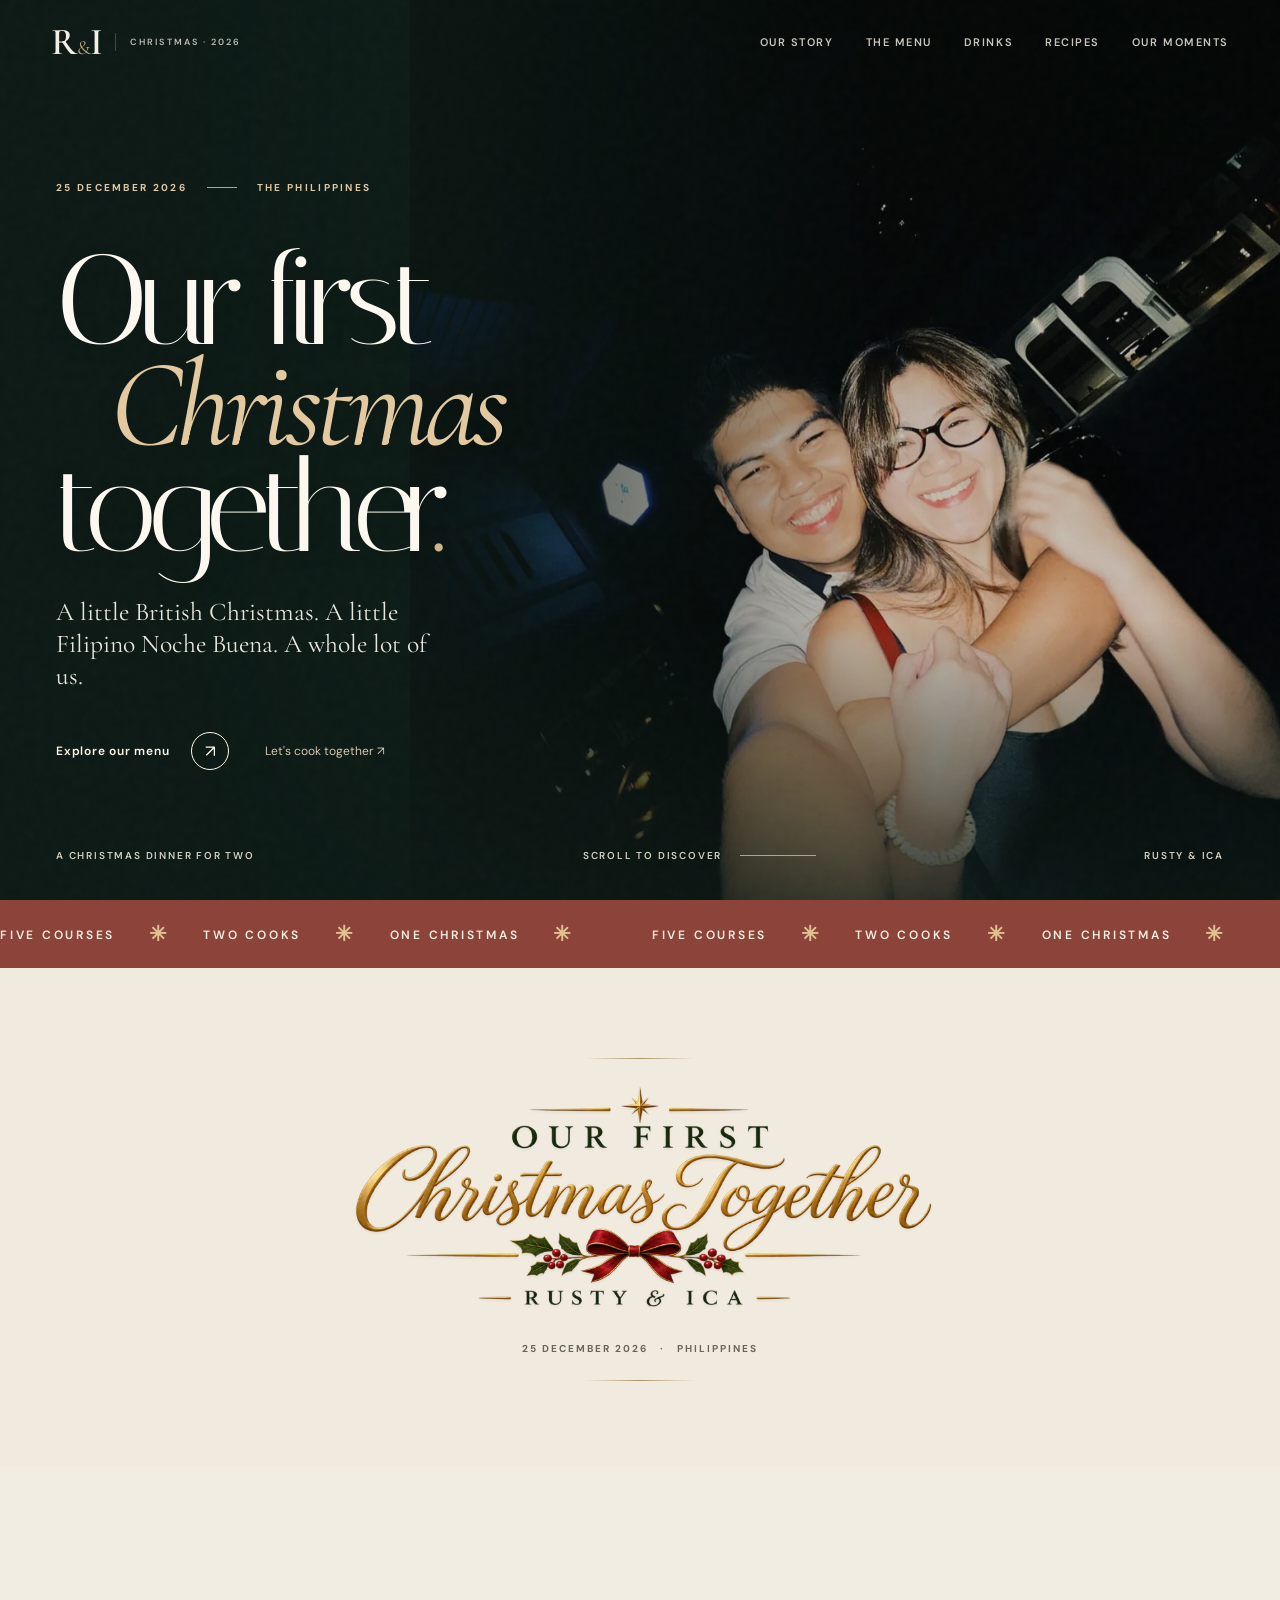
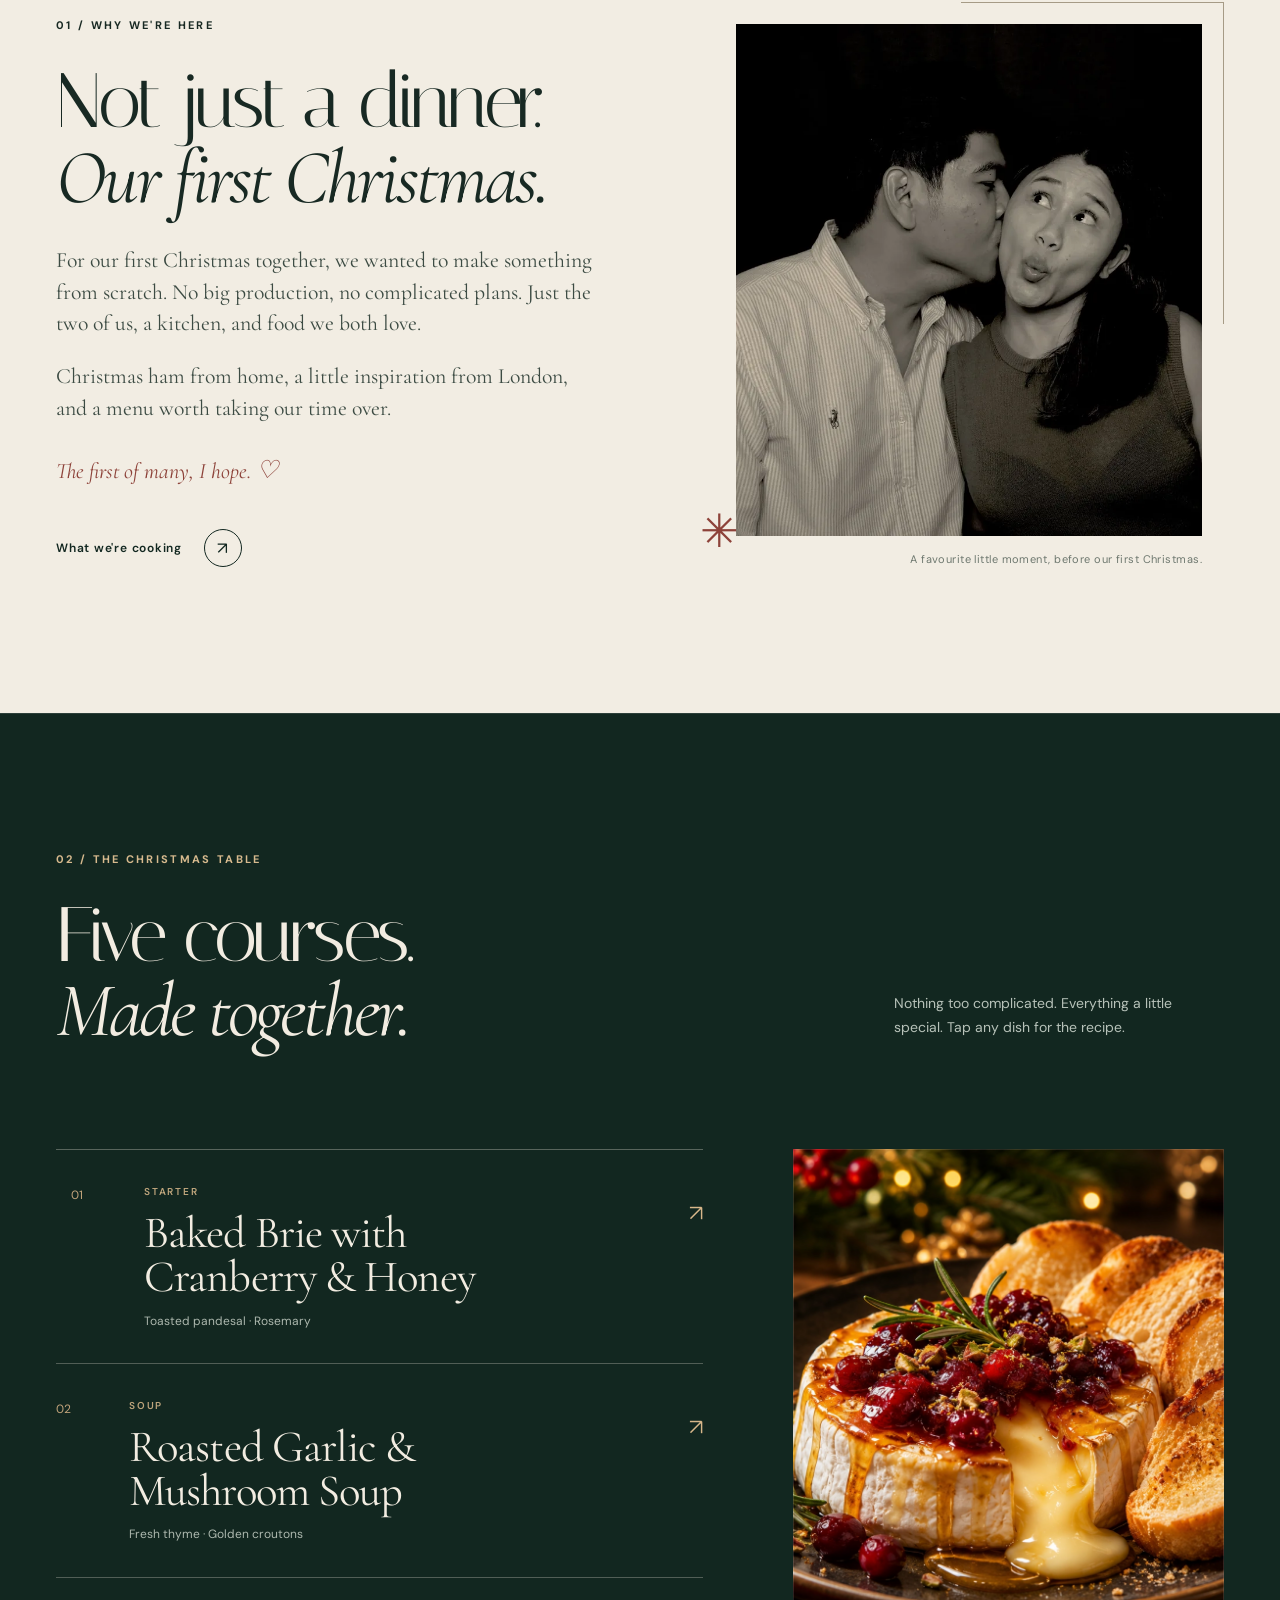
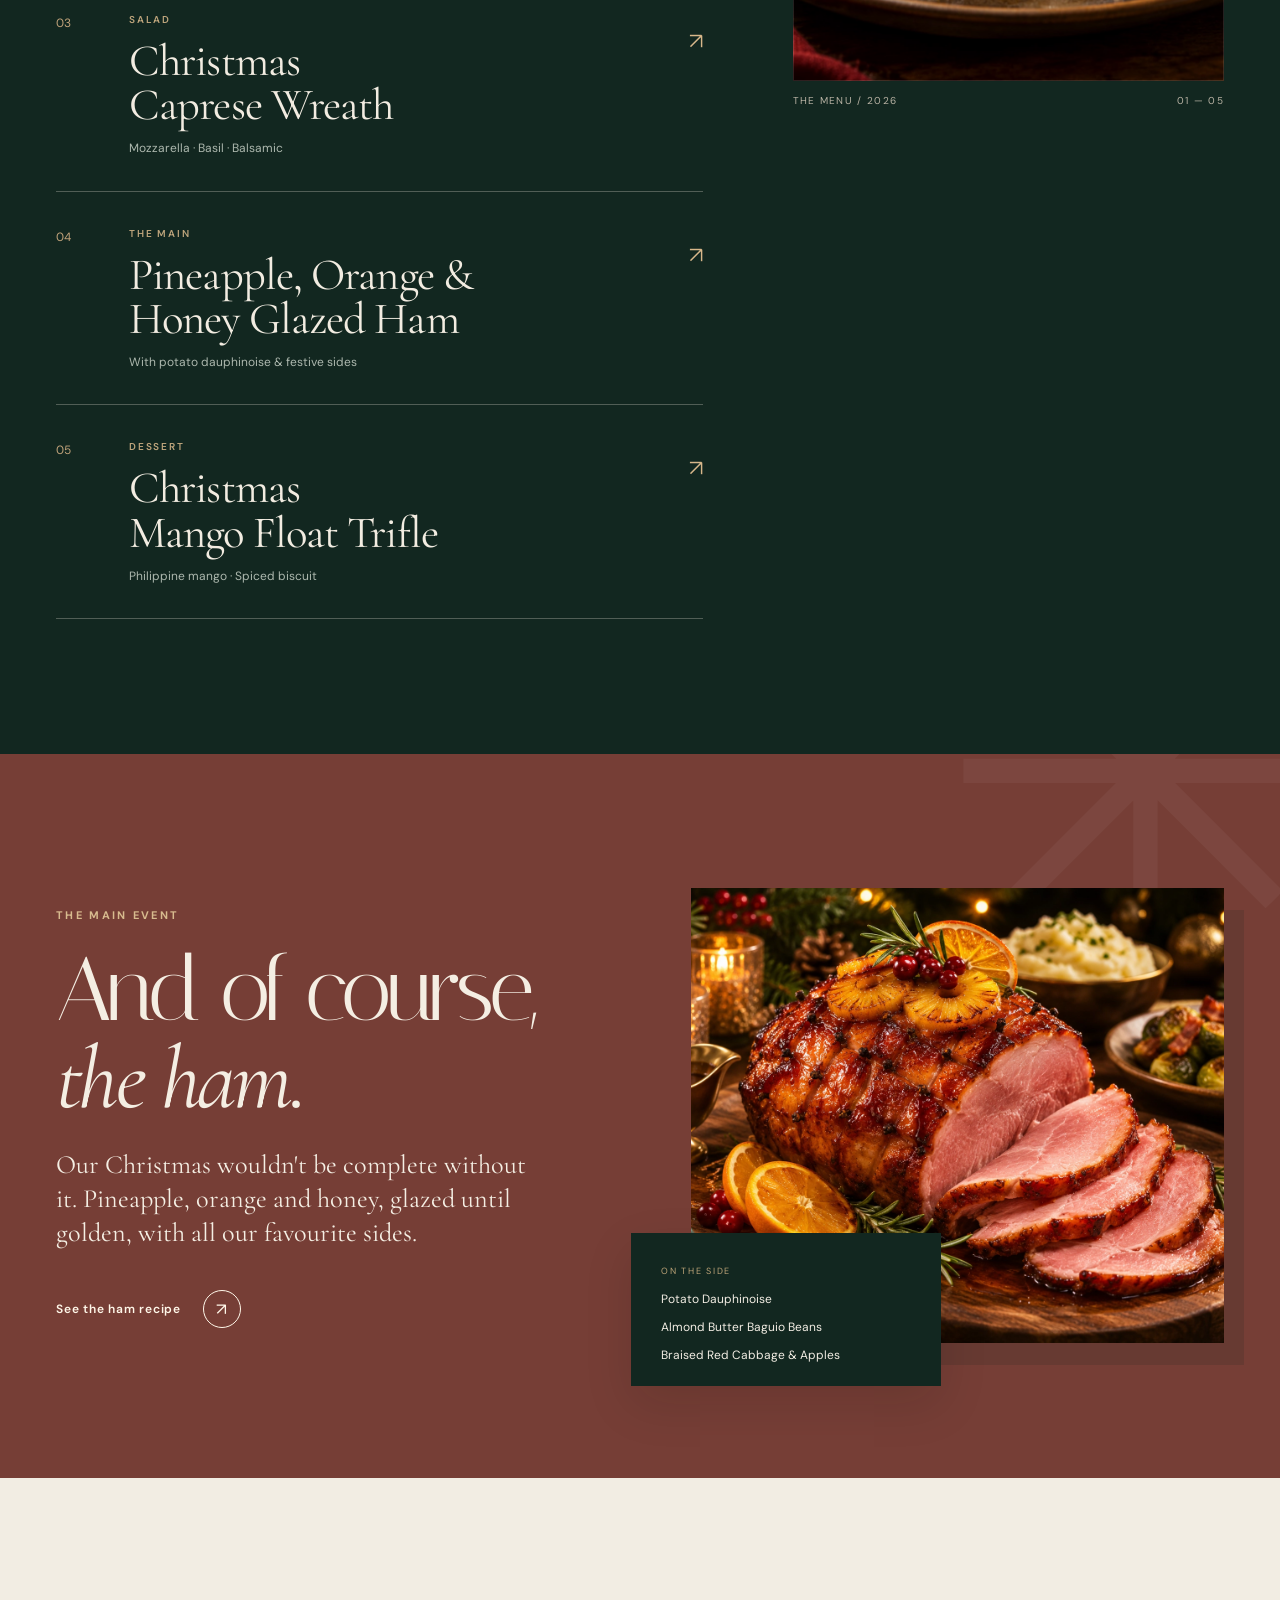
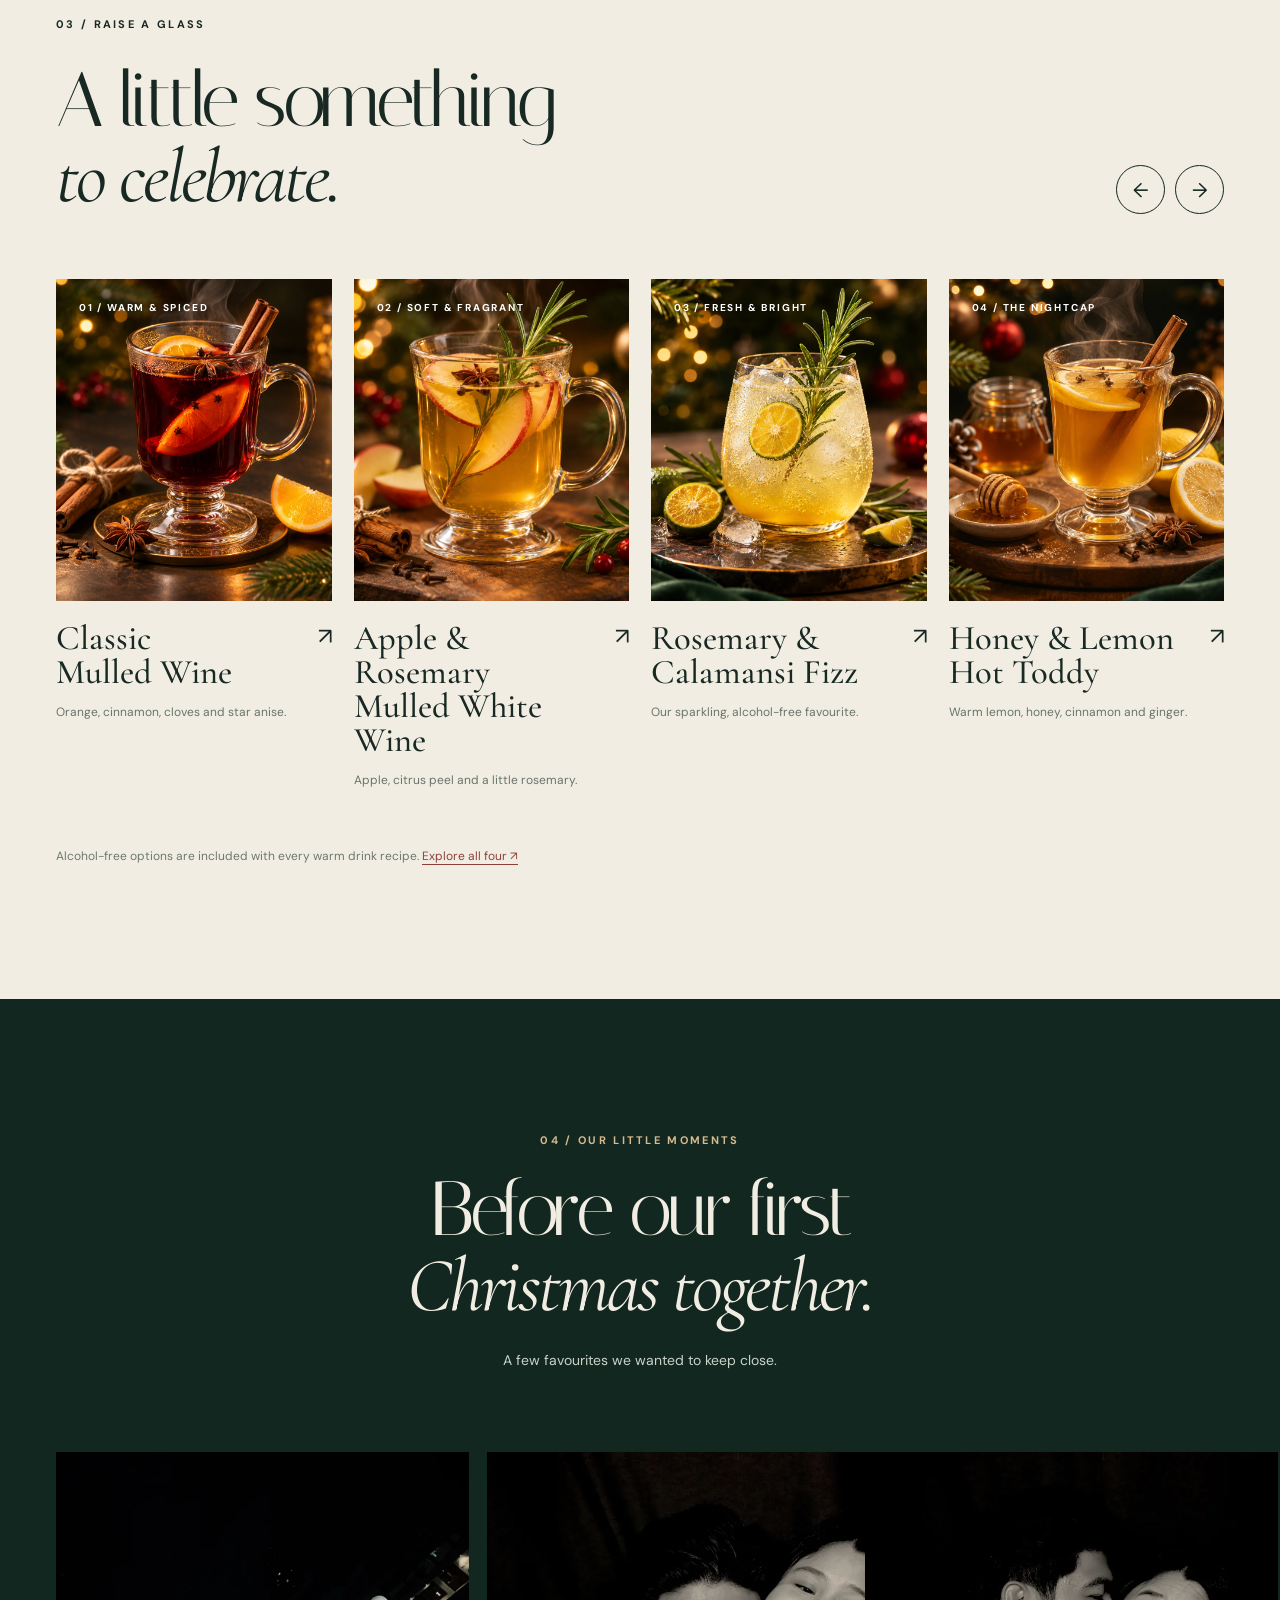
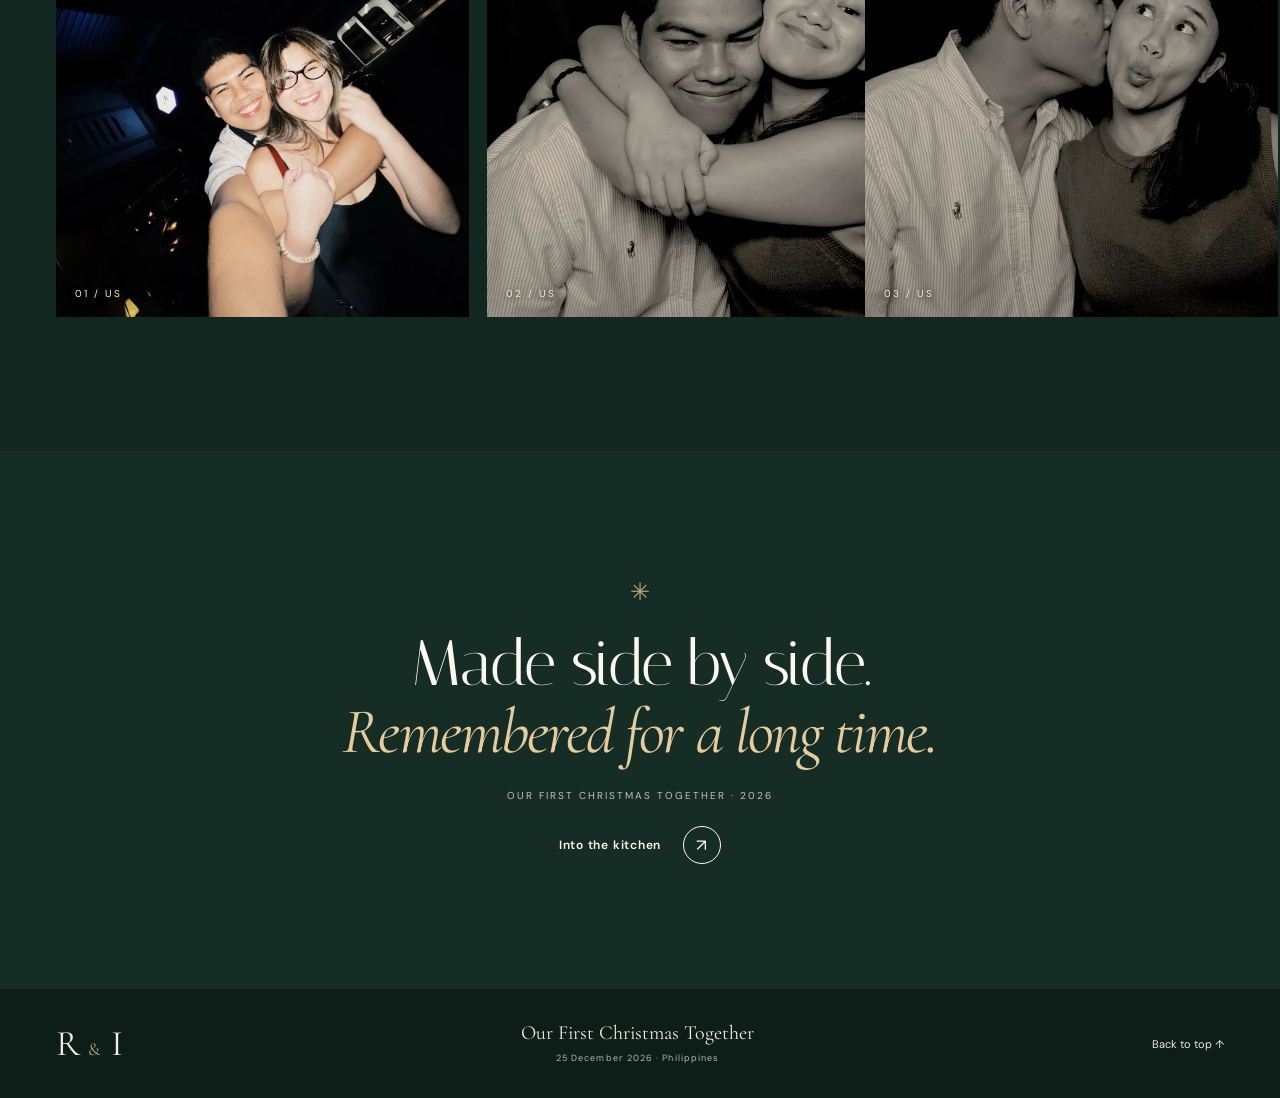
==== commit 9022dd84: "Replace Christmas placeholders with original HD photography and festive logo" ====
--- a/index.html
+++ b/index.html
@@ -36,20 +36,22 @@
       <div class="hero-bottom wrap"><span class="hero-bottom-left">A CHRISTMAS DINNER FOR TWO</span><a href="#story" class="scroll-cue"><span>SCROLL TO DISCOVER</span><span class="scroll-line" aria-hidden="true"></span></a><span class="hero-bottom-right">RUSTY & ICA</span></div>
     </section>
     <div class="ticker" aria-label="Five courses. Two cooks. One Christmas."><div class="ticker-track" aria-hidden="true"><span>FIVE COURSES <i>✳</i> TWO COOKS <i>✳</i> ONE CHRISTMAS <i>✳</i></span><span>FIVE COURSES <i>✳</i> TWO COOKS <i>✳</i> ONE CHRISTMAS <i>✳</i></span><span>FIVE COURSES <i>✳</i> TWO COOKS <i>✳</i> ONE CHRISTMAS <i>✳</i></span></div></div>
-    <section class="story section-pad" id="story"><div class="wrap story-grid"><div class="story-text reveal"><span class="eyebrow">01 / WHY WE'RE HERE</span><h2>Not just a dinner.<br><em>Our first Christmas.</em></h2><p>For our first Christmas together, we wanted to make something from scratch. No big production, no complicated plans. Just the two of us, a kitchen, and food we both love.</p><p>Christmas ham from home, a little inspiration from London, and a menu worth taking our time over.</p><p class="hand-note">The first of many, I hope. <span>♡</span></p><a class="text-link dark" href="#menu">What we're cooking <span class="arrow-round" aria-hidden="true">↗</span></a></div><figure class="story-figure reveal"><div class="image-frame"><img src="assets/photos/kiss.webp" alt="Rusty kissing Ica on the cheek while she makes a playful expression" loading="lazy" /></div><figcaption>A favourite little moment, before our first Christmas.</figcaption><span class="story-cross" aria-hidden="true">✳</span></figure></div></section>
+    
+<section class="signature-banner" aria-label="Our First Christmas Together, Rusty and Ica"><div class="signature-rule" aria-hidden="true"></div><img src="assets/logo.png" width="2172" height="724" alt="Our First Christmas Together — Rusty and Ica" loading="lazy" decoding="async"><p>25 DECEMBER 2026 &nbsp; · &nbsp; PHILIPPINES</p><div class="signature-rule" aria-hidden="true"></div></section>
+<section class="story section-pad" id="story"><div class="wrap story-grid"><div class="story-text reveal"><span class="eyebrow">01 / WHY WE'RE HERE</span><h2>Not just a dinner.<br><em>Our first Christmas.</em></h2><p>For our first Christmas together, we wanted to make something from scratch. No big production, no complicated plans. Just the two of us, a kitchen, and food we both love.</p><p>Christmas ham from home, a little inspiration from London, and a menu worth taking our time over.</p><p class="hand-note">The first of many, I hope. <span>♡</span></p><a class="text-link dark" href="#menu">What we're cooking <span class="arrow-round" aria-hidden="true">↗</span></a></div><figure class="story-figure reveal"><div class="image-frame"><img src="assets/photos/kiss.webp" alt="Rusty kissing Ica on the cheek while she makes a playful expression" loading="lazy" /></div><figcaption>A favourite little moment, before our first Christmas.</figcaption><span class="story-cross" aria-hidden="true">✳</span></figure></div></section>
     <section class="menu section-pad" id="menu"><div class="wrap"><div class="menu-heading reveal"><div><span class="eyebrow eyebrow-gold">02 / THE CHRISTMAS TABLE</span><h2>Five courses.<br><em>Made together.</em></h2></div><p>Nothing too complicated. Everything a little special. Tap any dish for the recipe.</p></div><div class="menu-layout"><div class="menu-rows">
-      <a class="menu-row reveal is-featured" href="recipes.html#brie" data-preview="assets/food/brie.webp" data-preview-alt="Baked Brie with Cranberry and Honey"><span class="course-number">01</span><div class="menu-row-main"><span class="menu-overline">STARTER</span><h3>Baked Brie with<br>Cranberry & Honey</h3><p>Toasted pandesal · Rosemary</p><img class="menu-inline-image" src="assets/food/brie.webp" alt="Baked Brie with cranberries" loading="lazy" /></div><span class="row-arrow" aria-hidden="true">↗</span></a>
-      <a class="menu-row reveal" href="recipes.html#mushroom-soup" data-preview="assets/food/soup.webp" data-preview-alt="Creamy roasted garlic mushroom soup"><span class="course-number">02</span><div class="menu-row-main"><span class="menu-overline">SOUP</span><h3>Roasted Garlic &<br>Mushroom Soup</h3><p>Fresh thyme · Golden croutons</p><img class="menu-inline-image" src="assets/food/soup.webp" alt="Mushroom soup" loading="lazy" /></div><span class="row-arrow" aria-hidden="true">↗</span></a>
-      <a class="menu-row reveal" href="recipes.html#caprese" data-preview="assets/food/caprese.webp" data-preview-alt="Festive Caprese salad wreath"><span class="course-number">03</span><div class="menu-row-main"><span class="menu-overline">SALAD</span><h3>Christmas<br>Caprese Wreath</h3><p>Mozzarella · Basil · Balsamic</p><img class="menu-inline-image" src="assets/food/caprese.webp" alt="Caprese wreath" loading="lazy" /></div><span class="row-arrow" aria-hidden="true">↗</span></a>
-      <a class="menu-row reveal" href="recipes.html#glazed-ham" data-preview="assets/food/christmas-ham.svg" data-preview-alt="Christmas glazed ham illustration"><span class="course-number">04</span><div class="menu-row-main"><span class="menu-overline">THE MAIN</span><h3>Pineapple, Orange &<br>Honey Glazed Ham</h3><p>With potato dauphinoise & festive sides</p><img class="menu-inline-image" src="assets/food/christmas-ham.svg" alt="Christmas glazed ham" loading="lazy" /></div><span class="row-arrow" aria-hidden="true">↗</span></a>
-      <a class="menu-row reveal" href="recipes.html#mango-trifle" data-preview="assets/food/mango.webp" data-preview-alt="Christmas mango float trifle"><span class="course-number">05</span><div class="menu-row-main"><span class="menu-overline">DESSERT</span><h3>Christmas<br>Mango Float Trifle</h3><p>Philippine mango · Spiced biscuit</p><img class="menu-inline-image" src="assets/food/mango.webp" alt="Layered mango float trifle" loading="lazy" /></div><span class="row-arrow" aria-hidden="true">↗</span></a>
-      </div><aside class="menu-preview" aria-label="Selected course photograph"><div class="menu-preview-sticky"><div class="menu-preview-image"><img id="menu-preview-photo" src="assets/food/brie.webp" alt="Baked Brie with Cranberry and Honey" /><span class="menu-image-overlay"></span></div><div class="menu-preview-caption"><span>THE MENU / 2026</span><span id="menu-preview-index">01 — 05</span></div></div></aside></div></div></section>
-    <section class="ham-feature section-pad" id="ham"><div class="wrap ham-grid"><div class="ham-copy reveal"><span class="eyebrow eyebrow-gold">THE MAIN EVENT</span><h2>And of course,<br><em>the ham.</em></h2><p>Our Christmas wouldn't be complete without it. Pineapple, orange and honey, glazed until golden, with all our favourite sides.</p><a class="text-link light" href="recipes.html#glazed-ham">See the ham recipe <span class="arrow-round" aria-hidden="true">↗</span></a></div><div class="ham-visual reveal"><div class="ham-hero-illustration"><img src="assets/food/christmas-ham.svg" alt="Illustration of our Christmas glazed ham" loading="lazy" /></div><div class="ham-mini"><span>ON THE SIDE</span><p>Potato Dauphinoise</p><p>Almond Butter Baguio Beans</p><p>Braised Red Cabbage & Apples</p></div></div></div></section>
+      <a class="menu-row reveal is-featured" href="recipes.html#brie" data-preview="assets/food/brie-hd.webp" data-preview-alt="Baked Brie with Cranberry and Honey"><span class="course-number">01</span><div class="menu-row-main"><span class="menu-overline">STARTER</span><h3>Baked Brie with<br>Cranberry & Honey</h3><p>Toasted pandesal · Rosemary</p><img class="menu-inline-image" src="assets/food/brie-hd.webp" alt="Baked Brie with cranberries" loading="lazy" /></div><span class="row-arrow" aria-hidden="true">↗</span></a>
+      <a class="menu-row reveal" href="recipes.html#mushroom-soup" data-preview="assets/food/soup-hd.webp" data-preview-alt="Creamy roasted garlic mushroom soup"><span class="course-number">02</span><div class="menu-row-main"><span class="menu-overline">SOUP</span><h3>Roasted Garlic &<br>Mushroom Soup</h3><p>Fresh thyme · Golden croutons</p><img class="menu-inline-image" src="assets/food/soup-hd.webp" alt="Mushroom soup" loading="lazy" /></div><span class="row-arrow" aria-hidden="true">↗</span></a>
+      <a class="menu-row reveal" href="recipes.html#caprese" data-preview="assets/food/caprese-hd.webp" data-preview-alt="Festive Caprese salad wreath"><span class="course-number">03</span><div class="menu-row-main"><span class="menu-overline">SALAD</span><h3>Christmas<br>Caprese Wreath</h3><p>Mozzarella · Basil · Balsamic</p><img class="menu-inline-image" src="assets/food/caprese-hd.webp" alt="Caprese wreath" loading="lazy" /></div><span class="row-arrow" aria-hidden="true">↗</span></a>
+      <a class="menu-row reveal" href="recipes.html#glazed-ham" data-preview="assets/food/ham-hd.webp" data-preview-alt="Pineapple orange honey-glazed Christmas ham"><span class="course-number">04</span><div class="menu-row-main"><span class="menu-overline">THE MAIN</span><h3>Pineapple, Orange &<br>Honey Glazed Ham</h3><p>With potato dauphinoise & festive sides</p><img class="menu-inline-image" src="assets/food/ham-hd.webp" alt="Pineapple and orange glazed Christmas ham" loading="lazy" /></div><span class="row-arrow" aria-hidden="true">↗</span></a>
+      <a class="menu-row reveal" href="recipes.html#mango-trifle" data-preview="assets/food/mango-hd.webp" data-preview-alt="Christmas mango float trifle"><span class="course-number">05</span><div class="menu-row-main"><span class="menu-overline">DESSERT</span><h3>Christmas<br>Mango Float Trifle</h3><p>Philippine mango · Spiced biscuit</p><img class="menu-inline-image" src="assets/food/mango-hd.webp" alt="Layered mango float trifle" loading="lazy" /></div><span class="row-arrow" aria-hidden="true">↗</span></a>
+      </div><aside class="menu-preview" aria-label="Selected course photograph"><div class="menu-preview-sticky"><div class="menu-preview-image"><img id="menu-preview-photo" src="assets/food/brie-hd.webp" alt="Baked Brie with Cranberry and Honey" /><span class="menu-image-overlay"></span></div><div class="menu-preview-caption"><span>THE MENU / 2026</span><span id="menu-preview-index">01 — 05</span></div></div></aside></div></div></section>
+    <section class="ham-feature section-pad" id="ham"><div class="wrap ham-grid"><div class="ham-copy reveal"><span class="eyebrow eyebrow-gold">THE MAIN EVENT</span><h2>And of course,<br><em>the ham.</em></h2><p>Our Christmas wouldn't be complete without it. Pineapple, orange and honey, glazed until golden, with all our favourite sides.</p><a class="text-link light" href="recipes.html#glazed-ham">See the ham recipe <span class="arrow-round" aria-hidden="true">↗</span></a></div><div class="ham-visual reveal"><div class="ham-hero-illustration"><img src="assets/food/ham-hd.webp" alt="Golden pineapple, orange and honey-glazed Christmas ham with festive garnish" loading="lazy" /></div><div class="ham-mini"><span>ON THE SIDE</span><p>Potato Dauphinoise</p><p>Almond Butter Baguio Beans</p><p>Braised Red Cabbage & Apples</p></div></div></div></section>
     <section class="drinks section-pad" id="drinks"><div class="wrap"><div class="drinks-head reveal"><div><span class="eyebrow">03 / RAISE A GLASS</span><h2>A little something<br><em>to celebrate.</em></h2></div><div class="slider-controls"><button type="button" class="slider-button" data-slider-prev aria-label="Previous drinks">←</button><button type="button" class="slider-button" data-slider-next aria-label="Next drinks">→</button></div></div><div class="drinks-slider" id="drinks-slider">
-      <a href="recipes.html#mulled-red" class="drink-tile"><div class="drink-image"><img src="assets/food/mulled-red.webp" alt="Warm glass of classic mulled wine" loading="lazy" /><span>01 / WARM & SPICED</span></div><div class="drink-meta"><h3>Classic<br>Mulled Wine</h3><span aria-hidden="true">↗</span></div><p>Orange, cinnamon, cloves and star anise.</p></a>
-      <a href="recipes.html#mulled-white" class="drink-tile"><div class="drink-image"><img src="assets/food/mulled-white.webp" alt="Mulled white wine with apple and rosemary" loading="lazy" /><span>02 / SOFT & FRAGRANT</span></div><div class="drink-meta"><h3>Apple & Rosemary<br>Mulled White Wine</h3><span aria-hidden="true">↗</span></div><p>Apple, citrus peel and a little rosemary.</p></a>
-      <a href="recipes.html#calamansi-fizz" class="drink-tile"><div class="drink-image"><img src="assets/food/calamansi.webp" alt="Rosemary and calamansi sparkling drink" loading="lazy" /><span>03 / FRESH & BRIGHT</span></div><div class="drink-meta"><h3>Rosemary &<br>Calamansi Fizz</h3><span aria-hidden="true">↗</span></div><p>Our sparkling, alcohol-free favourite.</p></a>
-      <a href="recipes.html#hot-toddy" class="drink-tile"><div class="drink-image"><img src="assets/food/hot-toddy.webp" alt="Honey and lemon hot toddy" loading="lazy" /><span>04 / THE NIGHTCAP</span></div><div class="drink-meta"><h3>Honey & Lemon<br>Hot Toddy</h3><span aria-hidden="true">↗</span></div><p>Warm lemon, honey, cinnamon and ginger.</p></a>
+      <a href="recipes.html#mulled-red" class="drink-tile"><div class="drink-image"><img src="assets/food/mulled-red-hd.webp" alt="Warm glass of classic mulled wine" loading="lazy" /><span>01 / WARM & SPICED</span></div><div class="drink-meta"><h3>Classic<br>Mulled Wine</h3><span aria-hidden="true">↗</span></div><p>Orange, cinnamon, cloves and star anise.</p></a>
+      <a href="recipes.html#mulled-white" class="drink-tile"><div class="drink-image"><img src="assets/food/mulled-white-hd.webp" alt="Mulled white wine with apple and rosemary" loading="lazy" /><span>02 / SOFT & FRAGRANT</span></div><div class="drink-meta"><h3>Apple & Rosemary<br>Mulled White Wine</h3><span aria-hidden="true">↗</span></div><p>Apple, citrus peel and a little rosemary.</p></a>
+      <a href="recipes.html#calamansi-fizz" class="drink-tile"><div class="drink-image"><img src="assets/food/calamansi-hd.webp" alt="Rosemary and calamansi sparkling drink" loading="lazy" /><span>03 / FRESH & BRIGHT</span></div><div class="drink-meta"><h3>Rosemary &<br>Calamansi Fizz</h3><span aria-hidden="true">↗</span></div><p>Our sparkling, alcohol-free favourite.</p></a>
+      <a href="recipes.html#hot-toddy" class="drink-tile"><div class="drink-image"><img src="assets/food/hot-toddy-hd.webp" alt="Honey and lemon hot toddy" loading="lazy" /><span>04 / THE NIGHTCAP</span></div><div class="drink-meta"><h3>Honey & Lemon<br>Hot Toddy</h3><span aria-hidden="true">↗</span></div><p>Warm lemon, honey, cinnamon and ginger.</p></a>
       </div><p class="drinks-foot">Alcohol-free options are included with every warm drink recipe. <a href="recipes.html#drink-recipes">Explore all four ↗</a></p></div></section>
     <section class="moments section-pad" id="moments"><div class="wrap"><div class="moments-head reveal"><span class="eyebrow eyebrow-gold">04 / OUR LITTLE MOMENTS</span><h2>Before our first<br><em>Christmas together.</em></h2><p>A few favourites we wanted to keep close.</p></div><div class="moment-grid"><button class="moment-photo moment-photo-tall reveal" type="button" data-lightbox="assets/photos/together.webp" aria-label="Open our smiling photo"><img src="assets/photos/together.webp" alt="Rusty and Ica smiling together" loading="lazy"/><span>01 / US</span></button><button class="moment-photo reveal" type="button" data-lightbox="assets/photos/hug.webp" aria-label="Open our hugging photo"><img src="assets/photos/hug.webp" alt="Rusty and Ica hugging in black and white" loading="lazy"/><span>02 / US</span></button><button class="moment-photo reveal" type="button" data-lightbox="assets/photos/kiss.webp" aria-label="Open our cheek kiss photo"><img src="assets/photos/kiss.webp" alt="A playful cheek kiss" loading="lazy"/><span>03 / US</span></button></div></div></section>
     <section class="last-word"><div class="wrap last-word-inner reveal"><span class="small-sparkle" aria-hidden="true">✳</span><p>Made side by side.<br><em>Remembered for a long time.</em></p><span>OUR FIRST CHRISTMAS TOGETHER · 2026</span><a class="text-link light" href="recipes.html">Into the kitchen <span class="arrow-round" aria-hidden="true">↗</span></a></div></section>
@@ -58,4 +60,4 @@
   <div class="lightbox" aria-hidden="true" role="dialog" aria-modal="true" aria-label="Photo viewer"><button class="lightbox-close" type="button" aria-label="Close photo">×</button><img src="" alt="Enlarged photograph of Rusty and Ica" /></div>
   <nav class="mobile-bottom-nav" aria-label="Quick links"><a href="#menu">Menu</a><a href="recipes.html">Recipes</a><a href="#moments">Photos</a></nav>
 </body>
-</html>+</html>
--- a/assets/site.css
+++ b/assets/site.css
@@ -7,4 +7,38 @@
 @media(max-width:1080px){.wrap{width:calc(100% - 70px)}.desktop-nav{gap:20px}.hero-heading{font-size:clamp(75px,10vw,132px)}.story-grid{gap:75px}.menu-layout{gap:50px;grid-template-columns:1fr .65fr}.menu-row{grid-template-columns:40px 1fr 26px}.menu-row h3{font-size:42px}.menu-preview{min-height:710px}.shopping-grid{grid-template-columns:repeat(2,minmax(0,1fr));row-gap:38px}.recipe-accordion summary{grid-template-columns:35px 90px 1fr auto 25px;gap:15px}.recipe-expanded{padding-left:140px}}
 @media(max-width:760px){html{scroll-padding-top:67px}.wrap{width:calc(100% - 42px)}.section-pad{padding:88px 0}.site-header{height:68px;padding:0 21px}.site-header.is-scrolled,.page-recipes .site-header{height:65px}.brand-monogram{font-size:32px}.brand-sub{font-size:8px;padding-left:11px}.desktop-nav{display:none}.nav-toggle{display:flex;flex-direction:row;align-items:center;gap:0}.nav-toggle span:not(.nav-toggle-label){position:absolute;right:75px;top:26px;transform-origin:center}.nav-toggle span:nth-child(2){transform:translateY(8px)}body.menu-open .nav-toggle span:nth-child(1){transform:translateY(4px) rotate(45deg)}body.menu-open .nav-toggle span:nth-child(2){transform:translateY(4px) rotate(-45deg)}body.menu-open .nav-toggle-label{color:var(--gold)}.hero{min-height:680px;height:100svh;max-height:1050px}.hero-photo{inset:0;width:100%;height:100%}.hero-photo img{object-position:center 48%;transform:scale(1.02)}.hero-shade{background:linear-gradient(180deg,rgba(9,22,16,.72) 0%,rgba(9,22,16,.40) 22%,rgba(9,22,16,.04) 45%,rgba(9,22,16,.24) 57%,rgba(9,22,16,.96) 90%),linear-gradient(90deg,rgba(9,22,16,.25),transparent)}.hero-content{height:100%;padding-top:104px;display:flex;flex-direction:column}.hero-kicker{font-size:9px;gap:11px}.hero-kicker .sep{width:18px}.hero-heading{font-size:clamp(68px,16vw,110px);margin:24px 0 0;line-height:.84;letter-spacing:-.06em}.hero-heading-accent{margin-left:4vw}.hero-intro{margin-top:auto;margin-bottom:0;max-width:325px;font-size:24px;color:#f4e9dc}.hero-actions{margin:25px 0 88px;gap:22px}.hero-secondary{font-size:11px}.hero-bottom{bottom:24px}.hero-bottom-left{font-size:9px}.hero-bottom-right,.scroll-cue{display:none}.ticker{height:52px}.ticker-track span{font-size:10px}.ticker-track i{font-size:17px;margin:0 17px}.story-grid,.ham-grid{grid-template-columns:1fr}.story-grid{gap:44px}.story-text h2,.menu-heading h2,.ham-copy h2,.drinks-head h2,.moments-head h2,.section-heading h2,.recipes-top h2,.shop-header h2{font-size:clamp(55px,11.8vw,79px);margin:22px 0}.story-text p{font-size:22px}.story-figure{margin-left:6vw;margin-right:5vw;padding:14px 14px 0 0}.image-frame{aspect-ratio:4/3.8}.story-cross{left:-24px;font-size:33px}.menu-heading,.recipes-top,.drinks-head,.shop-header{flex-direction:column;align-items:start;gap:19px}.menu-heading{margin-bottom:40px}.menu-heading p,.recipes-top p{max-width:410px;font-size:13px}.menu-layout{display:block}.menu-row{padding:25px 0 29px;grid-template-columns:34px 1fr 26px;gap:10px}.menu-row:hover,.menu-row.is-featured{padding-left:0}.menu-row h3{font-size:clamp(34px,8.5vw,48px)}.menu-inline-image{display:block;width:100%;height:155px;object-fit:cover;margin:19px 0 0;filter:saturate(.83)}.menu-preview{display:none}.ham-grid{gap:50px}.ham-copy h2{font-size:clamp(63px,14vw,90px)}.ham-copy p{font-size:25px}.ham-hero-illustration{aspect-ratio:1.2;padding:25px;box-shadow:12px 15px 0 rgba(26,39,31,.15)}.ham-mini{position:relative;left:auto;bottom:auto;width:88%;margin:-45px 0 0 auto;min-width:0;padding:21px 24px}.drinks-head{flex-direction:row;align-items:end;gap:10px}.drinks-head h2{font-size:55px}.slider-controls{margin-bottom:6px}.slider-button{height:41px;width:41px}.drinks-slider{grid-auto-columns:minmax(265px,77%);gap:15px;margin-right:-21px;padding-right:21px}.drink-meta h3{font-size:33px}.moments-head h2{font-size:58px}.moment-grid{display:grid;grid-template-columns:1fr 1fr;gap:12px}.moment-photo-tall{grid-row:span 2;aspect-ratio:auto}.moment-photo{aspect-ratio:1/1.05}.moment-photo-tall img{object-position:55% center}.last-word{padding:100px 0}.last-word p{font-size:clamp(43px,9.5vw,65px)}.footer{padding-bottom:86px}.footer-grid{align-items:center}.footer-grid div{text-align:left}.footer-grid>a{display:none}.footer-grid>span{font-size:31px}.mobile-bottom-nav{position:fixed;z-index:180;bottom:0;left:0;right:0;display:flex;justify-content:space-around;align-items:center;height:65px;height:calc(64px + env(safe-area-inset-bottom));padding-bottom:env(safe-area-inset-bottom);background:rgba(17,39,31,.97);color:#f5eee3;backdrop-filter:blur(15px);border-top:1px solid rgba(255,255,255,.1)}.mobile-bottom-nav a{font-size:11px;font-weight:600;letter-spacing:.12em;text-transform:uppercase;padding:12px}.menu-open .mobile-bottom-nav{display:none}.recipe-hero{height:94svh;min-height:660px;max-height:850px;align-items:start}.recipe-hero-image{width:100%;inset:0}.recipe-hero-image img{object-position:65% 25%;filter:grayscale(1) brightness(.65)}.recipe-hero-image:after{background:linear-gradient(180deg,#122720 0%,rgba(18,39,32,.75) 24%,rgba(18,39,32,.30) 50%,rgba(18,39,32,.97) 100%)}.recipe-hero-content{padding-top:137px}.recipe-hero h1{font-size:clamp(60px,12vw,85px);margin:28px 0}.recipe-hero-content>p{font-size:23px;max-width:340px}.recipe-hero-links{flex-direction:column;align-items:start;gap:18px;margin-top:27px}.recipe-hero-caption{left:21px;right:auto;bottom:24px;font-size:9px}.prep-timeline{display:block;margin-top:55px;border-top:0;border-left:1px solid var(--line);margin-left:4px}.prep-block,.prep-block:nth-child(2),.prep-block:last-child{padding:0 0 37px 27px;border-right:0}.prep-block:before,.prep-block:nth-child(2):before,.prep-block:nth-child(3):before{left:-4px;top:4px}.prep-block h3{font-size:36px;margin:16px 0}.recipes-top{margin-bottom:30px}.recipe-filter{margin-right:-21px;padding-right:21px;gap:3px}.filter-button{padding:11px 14px;font-size:11px}.recipe-accordion summary{grid-template-columns:29px 78px minmax(0,1fr) 22px;gap:10px;padding:18px 0}.recipe-summary-title{gap:6px}.recipe-summary-title strong{font-size:clamp(24px,6.1vw,34px)}.recipe-summary-title .eyebrow{font-size:8px}.recipe-summary-title small{font-size:10px;line-height:1.3}.recipe-time{display:none}.recipe-num{font-size:11px}.recipe-plus{font-size:27px}.recipe-expanded{padding:15px 0 39px}.recipe-expanded-intro{flex-direction:column;align-items:start;gap:8px;margin-bottom:32px}.recipe-expanded-intro p{font-size:20px}.recipe-expanded-grid{grid-template-columns:1fr;gap:40px}.recipe-expanded h4{margin-bottom:19px}.recipe-method li,.recipe-ingredients label{font-size:13px}.shop-header{align-items:start}.shop-actions{margin:0}.shopping-grid{grid-template-columns:1fr 1fr;gap:34px 20px;margin-top:45px}.shopping-column h3{font-size:26px}.shopping-column label{font-size:11px}.shop-note{display:block;margin-top:40px}.shop-note p{margin-top:13px}.last-word-recipes{padding-bottom:135px}}
 @media(max-width:420px){.hero-heading{font-size:clamp(60px,15vw,75px)}.hero-actions{gap:13px}.hero-secondary{font-size:10px}.text-link{gap:11px;font-size:11px}.arrow-round{width:33px;height:33px}.menu-row h3{font-size:33px}.drinks-head h2{font-size:49px}.drinks-slider{grid-auto-columns:83%}.shopping-grid{grid-template-columns:1fr}.story-text h2,.menu-heading h2,.ham-copy h2,.drinks-head h2,.moments-head h2,.section-heading h2,.recipes-top h2,.shop-header h2{font-size:56px}}
-@media(prefers-reduced-motion:reduce){html{scroll-behavior:auto}*,*:before,*:after{animation-duration:.01ms!important;animation-iteration-count:1!important;transition-duration:.01ms!important}.js-motion .reveal{opacity:1;transform:none}.hero-photo img{transform:none!important}}+@media(prefers-reduced-motion:reduce){html{scroll-behavior:auto}*,*:before,*:after{animation-duration:.01ms!important;animation-iteration-count:1!important;transition-duration:.01ms!important}.js-motion .reveal{opacity:1;transform:none}.hero-photo img{transform:none!important}}
+
+
+/* HD logo and hero wordmark */
+.brand-image{display:flex;align-items:center;gap:0}
+.brand-logo{height:42px;width:auto;display:block}
+.site-header.is-scrolled .brand-logo,.page-recipes .site-header .brand-logo{height:36px}
+.hero-wordmark{width:min(600px,58vw);height:auto;display:block;margin:0 0 26px;filter:drop-shadow(0 8px 18px rgba(0,0,0,.22))}
+@media(max-width:760px){.brand-logo{height:34px}.site-header.is-scrolled .brand-logo,.page-recipes .site-header .brand-logo{height:31px}.hero-wordmark{width:min(88vw,430px);margin:0 0 18px}}
+
+/* 2026 photography upgrade: original 1448 × 1086 px images, delivered as high-quality full-resolution WebP. */
+.signature-banner{background:#f1ebdf;color:#183a2c;padding:clamp(48px,7vw,95px) 24px clamp(47px,7vw,86px);display:flex;align-items:center;flex-direction:column;justify-content:center;gap:23px;text-align:center;overflow:hidden}
+.signature-banner img{width:min(710px,92vw);height:auto;object-fit:contain;filter:drop-shadow(0 2px 1px rgba(10,27,19,.06))}
+.signature-banner p{font-family:'DM Sans',sans-serif;font-size:10px;font-weight:700;letter-spacing:.2em;line-height:1.6;margin:0;color:#6b6457}
+.signature-rule{width:min(110px,22vw);height:1px;background:linear-gradient(90deg,transparent,#ad9567,transparent)}
+.ham-hero-illustration{padding:0;background:#193429;overflow:hidden;aspect-ratio:1.17}
+.ham-hero-illustration img{display:block;width:100%;height:100%;object-fit:cover;object-position:center center;transition:transform .8s var(--ease)}
+.ham-hero-illustration:hover img{transform:scale(1.035)}
+.menu-inline-image{filter:none}
+.menu-preview-image img{filter:none}
+.drink-image img{filter:none}
+@media(max-width:760px){.signature-banner{padding:51px 18px 45px;gap:16px}.signature-banner img{width:min(100%,460px)}.signature-banner p{font-size:9px;letter-spacing:.13em}.ham-hero-illustration{aspect-ratio:1.2;padding:0}}
+
+/* 2026 photography upgrade: original 1448 × 1086 px images, delivered as high-quality full-resolution WebP. */
+.signature-banner{background:#f1ebdf;color:#183a2c;padding:clamp(48px,7vw,95px) 24px clamp(47px,7vw,86px);display:flex;align-items:center;flex-direction:column;justify-content:center;gap:23px;text-align:center;overflow:hidden}
+.signature-banner img{width:min(710px,92vw);height:auto;object-fit:contain;filter:drop-shadow(0 2px 1px rgba(10,27,19,.06))}
+.signature-banner p{font-family:'DM Sans',sans-serif;font-size:10px;font-weight:700;letter-spacing:.2em;line-height:1.6;margin:0;color:#6b6457}
+.signature-rule{width:min(110px,22vw);height:1px;background:linear-gradient(90deg,transparent,#ad9567,transparent)}
+.ham-hero-illustration{padding:0;background:#193429;overflow:hidden;aspect-ratio:1.17}
+.ham-hero-illustration img{display:block;width:100%;height:100%;object-fit:cover;object-position:center center;transition:transform .8s var(--ease)}
+.ham-hero-illustration:hover img{transform:scale(1.035)}
+.menu-inline-image{filter:none}
+.menu-preview-image img{filter:none}
+.drink-image img{filter:none}
+@media(max-width:760px){.signature-banner{padding:51px 18px 45px;gap:16px}.signature-banner img{width:min(100%,460px)}.signature-banner p{font-size:9px;letter-spacing:.13em}.ham-hero-illustration{aspect-ratio:1.2;padding:0}}
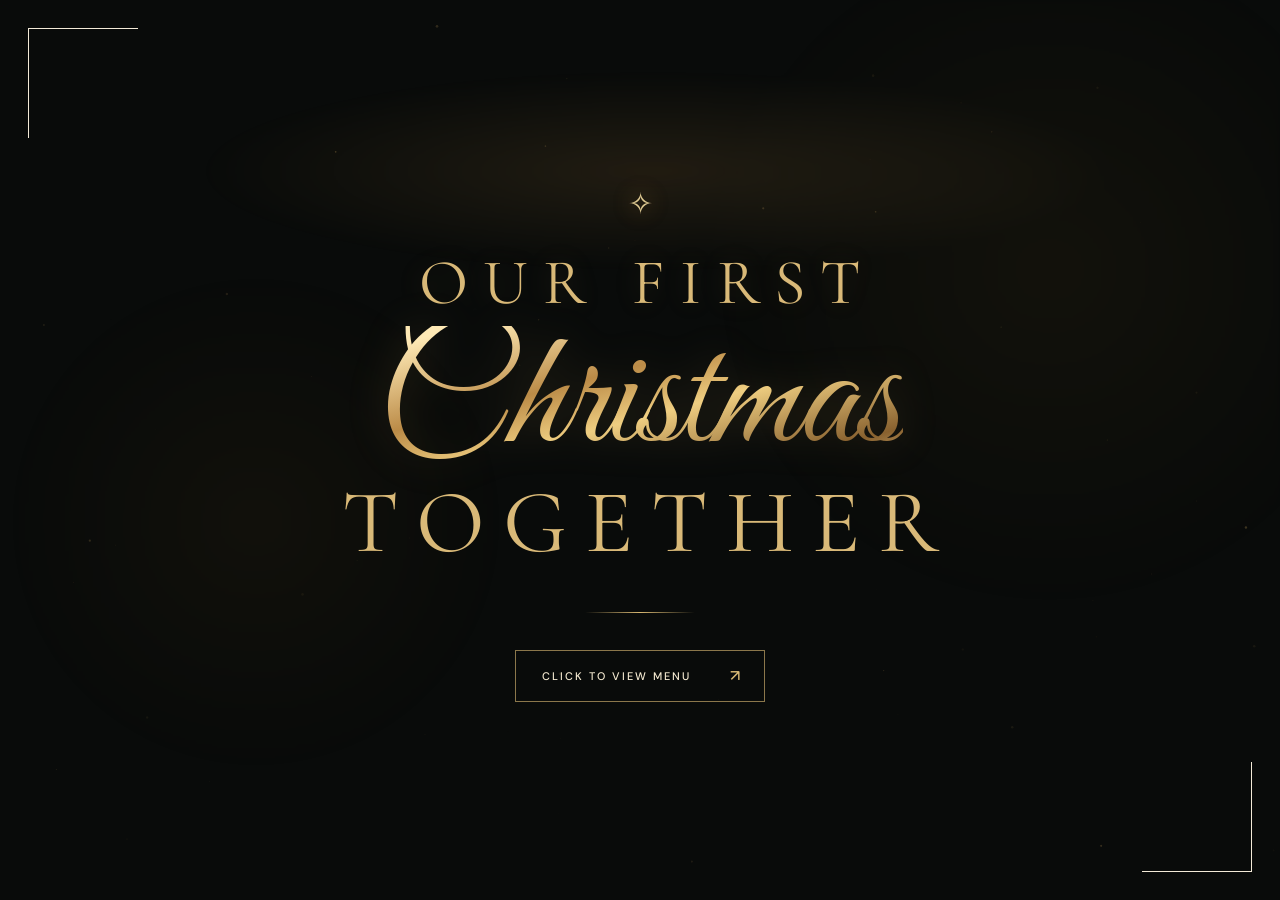
==== commit 3c2edf31: "Redesign Christmas site as elegant interactive storybook" ====
--- a/index.html
+++ b/index.html
@@ -1,63 +1 @@
-<!doctype html>
-<html lang="en">
-<head>
-  <meta charset="utf-8" />
-  <meta name="viewport" content="width=device-width, initial-scale=1, viewport-fit=cover" />
-  <meta name="theme-color" content="#122720" />
-  <meta name="description" content="Our First Christmas Together. Rusty and Ica’s first Christmas dinner, five courses, Christmas cocktails, recipes and memories." />
-  <meta name="robots" content="noindex, nofollow" />
-  <title>Our First Christmas Together — Rusty & Ica</title>
-  <link rel="icon" href="assets/mark.svg" type="image/svg+xml" />
-  <link rel="preconnect" href="https://fonts.googleapis.com" />
-  <link rel="preconnect" href="https://fonts.gstatic.com" crossorigin />
-  <link href="https://fonts.googleapis.com/css2?family=DM+Sans:wght@300;400;500;600;700&family=Italiana&family=Cormorant+Garamond:ital,wght@0,400;0,500;0,600;1,400;1,500&display=swap" rel="stylesheet" />
-  <link rel="stylesheet" href="assets/site.css" />
-  <script defer src="assets/site.js"></script>
-</head>
-<body class="page-home">
-  <div class="scroll-progress" aria-hidden="true"></div>
-  <header class="site-header" id="site-header">
-    <a href="index.html" class="brand" aria-label="Rusty and Ica, homepage"><span class="brand-monogram">R<span class="amp">&</span>I</span><span class="brand-sub">CHRISTMAS · 2026</span></a>
-    <nav class="desktop-nav" aria-label="Primary navigation"><a href="#story">Our story</a><a href="#menu">The menu</a><a href="#drinks">Drinks</a><a href="recipes.html">Recipes</a><a href="#moments">Our moments</a></nav>
-    <button class="nav-toggle" type="button" aria-expanded="false" aria-controls="mobile-navigation" aria-label="Open menu"><span></span><span></span><span class="nav-toggle-label">Menu</span></button>
-  </header>
-  <div class="nav-overlay" id="mobile-navigation" aria-hidden="true"><div class="nav-overlay-inner"><span class="eyebrow eyebrow-gold">THE CHRISTMAS EDITION</span><a href="#story">Our story <em>01</em></a><a href="#menu">The menu <em>02</em></a><a href="#drinks">The drinks <em>03</em></a><a href="recipes.html">Recipes <em>04</em></a><a href="#moments">Our photos <em>05</em></a><span class="nav-overlay-foot">DECEMBER 25 · PHILIPPINES</span></div></div>
-  <main>
-    <section class="hero" id="top">
-      <div class="hero-photo" role="img" aria-label="Rusty and Ica smiling and embracing in a candid photo"><img src="assets/photos/together.webp" alt="" fetchpriority="high" /></div>
-      <div class="hero-shade"></div>
-      <div class="hero-grain" aria-hidden="true"></div>
-      <div class="hero-content wrap">
-        <p class="hero-kicker appear">25 DECEMBER 2026 <span class="sep"></span> THE PHILIPPINES</p>
-        <h1 class="hero-heading appear"><span>Our first</span><span class="hero-heading-accent">Christmas</span><span>together<span class="period">.</span></span></h1>
-        <p class="hero-intro appear">A little British Christmas. A little Filipino Noche Buena. A whole lot of us.</p>
-        <div class="hero-actions appear"><a class="text-link light" href="#menu"><span>Explore our menu</span><span class="arrow-round" aria-hidden="true">↗</span></a><a class="hero-secondary" href="recipes.html">Let's cook together ↗</a></div>
-      </div>
-      <div class="hero-bottom wrap"><span class="hero-bottom-left">A CHRISTMAS DINNER FOR TWO</span><a href="#story" class="scroll-cue"><span>SCROLL TO DISCOVER</span><span class="scroll-line" aria-hidden="true"></span></a><span class="hero-bottom-right">RUSTY & ICA</span></div>
-    </section>
-    <div class="ticker" aria-label="Five courses. Two cooks. One Christmas."><div class="ticker-track" aria-hidden="true"><span>FIVE COURSES <i>✳</i> TWO COOKS <i>✳</i> ONE CHRISTMAS <i>✳</i></span><span>FIVE COURSES <i>✳</i> TWO COOKS <i>✳</i> ONE CHRISTMAS <i>✳</i></span><span>FIVE COURSES <i>✳</i> TWO COOKS <i>✳</i> ONE CHRISTMAS <i>✳</i></span></div></div>
-    
-<section class="signature-banner" aria-label="Our First Christmas Together, Rusty and Ica"><div class="signature-rule" aria-hidden="true"></div><img src="assets/logo.png" width="2172" height="724" alt="Our First Christmas Together — Rusty and Ica" loading="lazy" decoding="async"><p>25 DECEMBER 2026 &nbsp; · &nbsp; PHILIPPINES</p><div class="signature-rule" aria-hidden="true"></div></section>
-<section class="story section-pad" id="story"><div class="wrap story-grid"><div class="story-text reveal"><span class="eyebrow">01 / WHY WE'RE HERE</span><h2>Not just a dinner.<br><em>Our first Christmas.</em></h2><p>For our first Christmas together, we wanted to make something from scratch. No big production, no complicated plans. Just the two of us, a kitchen, and food we both love.</p><p>Christmas ham from home, a little inspiration from London, and a menu worth taking our time over.</p><p class="hand-note">The first of many, I hope. <span>♡</span></p><a class="text-link dark" href="#menu">What we're cooking <span class="arrow-round" aria-hidden="true">↗</span></a></div><figure class="story-figure reveal"><div class="image-frame"><img src="assets/photos/kiss.webp" alt="Rusty kissing Ica on the cheek while she makes a playful expression" loading="lazy" /></div><figcaption>A favourite little moment, before our first Christmas.</figcaption><span class="story-cross" aria-hidden="true">✳</span></figure></div></section>
-    <section class="menu section-pad" id="menu"><div class="wrap"><div class="menu-heading reveal"><div><span class="eyebrow eyebrow-gold">02 / THE CHRISTMAS TABLE</span><h2>Five courses.<br><em>Made together.</em></h2></div><p>Nothing too complicated. Everything a little special. Tap any dish for the recipe.</p></div><div class="menu-layout"><div class="menu-rows">
-      <a class="menu-row reveal is-featured" href="recipes.html#brie" data-preview="assets/food/brie-hd.webp" data-preview-alt="Baked Brie with Cranberry and Honey"><span class="course-number">01</span><div class="menu-row-main"><span class="menu-overline">STARTER</span><h3>Baked Brie with<br>Cranberry & Honey</h3><p>Toasted pandesal · Rosemary</p><img class="menu-inline-image" src="assets/food/brie-hd.webp" alt="Baked Brie with cranberries" loading="lazy" /></div><span class="row-arrow" aria-hidden="true">↗</span></a>
-      <a class="menu-row reveal" href="recipes.html#mushroom-soup" data-preview="assets/food/soup-hd.webp" data-preview-alt="Creamy roasted garlic mushroom soup"><span class="course-number">02</span><div class="menu-row-main"><span class="menu-overline">SOUP</span><h3>Roasted Garlic &<br>Mushroom Soup</h3><p>Fresh thyme · Golden croutons</p><img class="menu-inline-image" src="assets/food/soup-hd.webp" alt="Mushroom soup" loading="lazy" /></div><span class="row-arrow" aria-hidden="true">↗</span></a>
-      <a class="menu-row reveal" href="recipes.html#caprese" data-preview="assets/food/caprese-hd.webp" data-preview-alt="Festive Caprese salad wreath"><span class="course-number">03</span><div class="menu-row-main"><span class="menu-overline">SALAD</span><h3>Christmas<br>Caprese Wreath</h3><p>Mozzarella · Basil · Balsamic</p><img class="menu-inline-image" src="assets/food/caprese-hd.webp" alt="Caprese wreath" loading="lazy" /></div><span class="row-arrow" aria-hidden="true">↗</span></a>
-      <a class="menu-row reveal" href="recipes.html#glazed-ham" data-preview="assets/food/ham-hd.webp" data-preview-alt="Pineapple orange honey-glazed Christmas ham"><span class="course-number">04</span><div class="menu-row-main"><span class="menu-overline">THE MAIN</span><h3>Pineapple, Orange &<br>Honey Glazed Ham</h3><p>With potato dauphinoise & festive sides</p><img class="menu-inline-image" src="assets/food/ham-hd.webp" alt="Pineapple and orange glazed Christmas ham" loading="lazy" /></div><span class="row-arrow" aria-hidden="true">↗</span></a>
-      <a class="menu-row reveal" href="recipes.html#mango-trifle" data-preview="assets/food/mango-hd.webp" data-preview-alt="Christmas mango float trifle"><span class="course-number">05</span><div class="menu-row-main"><span class="menu-overline">DESSERT</span><h3>Christmas<br>Mango Float Trifle</h3><p>Philippine mango · Spiced biscuit</p><img class="menu-inline-image" src="assets/food/mango-hd.webp" alt="Layered mango float trifle" loading="lazy" /></div><span class="row-arrow" aria-hidden="true">↗</span></a>
-      </div><aside class="menu-preview" aria-label="Selected course photograph"><div class="menu-preview-sticky"><div class="menu-preview-image"><img id="menu-preview-photo" src="assets/food/brie-hd.webp" alt="Baked Brie with Cranberry and Honey" /><span class="menu-image-overlay"></span></div><div class="menu-preview-caption"><span>THE MENU / 2026</span><span id="menu-preview-index">01 — 05</span></div></div></aside></div></div></section>
-    <section class="ham-feature section-pad" id="ham"><div class="wrap ham-grid"><div class="ham-copy reveal"><span class="eyebrow eyebrow-gold">THE MAIN EVENT</span><h2>And of course,<br><em>the ham.</em></h2><p>Our Christmas wouldn't be complete without it. Pineapple, orange and honey, glazed until golden, with all our favourite sides.</p><a class="text-link light" href="recipes.html#glazed-ham">See the ham recipe <span class="arrow-round" aria-hidden="true">↗</span></a></div><div class="ham-visual reveal"><div class="ham-hero-illustration"><img src="assets/food/ham-hd.webp" alt="Golden pineapple, orange and honey-glazed Christmas ham with festive garnish" loading="lazy" /></div><div class="ham-mini"><span>ON THE SIDE</span><p>Potato Dauphinoise</p><p>Almond Butter Baguio Beans</p><p>Braised Red Cabbage & Apples</p></div></div></div></section>
-    <section class="drinks section-pad" id="drinks"><div class="wrap"><div class="drinks-head reveal"><div><span class="eyebrow">03 / RAISE A GLASS</span><h2>A little something<br><em>to celebrate.</em></h2></div><div class="slider-controls"><button type="button" class="slider-button" data-slider-prev aria-label="Previous drinks">←</button><button type="button" class="slider-button" data-slider-next aria-label="Next drinks">→</button></div></div><div class="drinks-slider" id="drinks-slider">
-      <a href="recipes.html#mulled-red" class="drink-tile"><div class="drink-image"><img src="assets/food/mulled-red-hd.webp" alt="Warm glass of classic mulled wine" loading="lazy" /><span>01 / WARM & SPICED</span></div><div class="drink-meta"><h3>Classic<br>Mulled Wine</h3><span aria-hidden="true">↗</span></div><p>Orange, cinnamon, cloves and star anise.</p></a>
-      <a href="recipes.html#mulled-white" class="drink-tile"><div class="drink-image"><img src="assets/food/mulled-white-hd.webp" alt="Mulled white wine with apple and rosemary" loading="lazy" /><span>02 / SOFT & FRAGRANT</span></div><div class="drink-meta"><h3>Apple & Rosemary<br>Mulled White Wine</h3><span aria-hidden="true">↗</span></div><p>Apple, citrus peel and a little rosemary.</p></a>
-      <a href="recipes.html#calamansi-fizz" class="drink-tile"><div class="drink-image"><img src="assets/food/calamansi-hd.webp" alt="Rosemary and calamansi sparkling drink" loading="lazy" /><span>03 / FRESH & BRIGHT</span></div><div class="drink-meta"><h3>Rosemary &<br>Calamansi Fizz</h3><span aria-hidden="true">↗</span></div><p>Our sparkling, alcohol-free favourite.</p></a>
-      <a href="recipes.html#hot-toddy" class="drink-tile"><div class="drink-image"><img src="assets/food/hot-toddy-hd.webp" alt="Honey and lemon hot toddy" loading="lazy" /><span>04 / THE NIGHTCAP</span></div><div class="drink-meta"><h3>Honey & Lemon<br>Hot Toddy</h3><span aria-hidden="true">↗</span></div><p>Warm lemon, honey, cinnamon and ginger.</p></a>
-      </div><p class="drinks-foot">Alcohol-free options are included with every warm drink recipe. <a href="recipes.html#drink-recipes">Explore all four ↗</a></p></div></section>
-    <section class="moments section-pad" id="moments"><div class="wrap"><div class="moments-head reveal"><span class="eyebrow eyebrow-gold">04 / OUR LITTLE MOMENTS</span><h2>Before our first<br><em>Christmas together.</em></h2><p>A few favourites we wanted to keep close.</p></div><div class="moment-grid"><button class="moment-photo moment-photo-tall reveal" type="button" data-lightbox="assets/photos/together.webp" aria-label="Open our smiling photo"><img src="assets/photos/together.webp" alt="Rusty and Ica smiling together" loading="lazy"/><span>01 / US</span></button><button class="moment-photo reveal" type="button" data-lightbox="assets/photos/hug.webp" aria-label="Open our hugging photo"><img src="assets/photos/hug.webp" alt="Rusty and Ica hugging in black and white" loading="lazy"/><span>02 / US</span></button><button class="moment-photo reveal" type="button" data-lightbox="assets/photos/kiss.webp" aria-label="Open our cheek kiss photo"><img src="assets/photos/kiss.webp" alt="A playful cheek kiss" loading="lazy"/><span>03 / US</span></button></div></div></section>
-    <section class="last-word"><div class="wrap last-word-inner reveal"><span class="small-sparkle" aria-hidden="true">✳</span><p>Made side by side.<br><em>Remembered for a long time.</em></p><span>OUR FIRST CHRISTMAS TOGETHER · 2026</span><a class="text-link light" href="recipes.html">Into the kitchen <span class="arrow-round" aria-hidden="true">↗</span></a></div></section>
-  </main>
-  <footer class="footer"><div class="wrap footer-grid"><span>R <small>&</small> I</span><div><p>Our First Christmas Together</p><small>25 December 2026 · Philippines</small></div><a href="#top">Back to top ↑</a></div></footer>
-  <div class="lightbox" aria-hidden="true" role="dialog" aria-modal="true" aria-label="Photo viewer"><button class="lightbox-close" type="button" aria-label="Close photo">×</button><img src="" alt="Enlarged photograph of Rusty and Ica" /></div>
-  <nav class="mobile-bottom-nav" aria-label="Quick links"><a href="#menu">Menu</a><a href="recipes.html">Recipes</a><a href="#moments">Photos</a></nav>
-</body>
-</html>
+<!doctype html><html lang="en"><head><meta charset="utf-8"><meta name="viewport" content="width=device-width, initial-scale=1, viewport-fit=cover"><meta name="theme-color" content="#090b09"><meta name="description" content="Our first Christmas together. A Christmas dinner, recipes, and little memories for Rusty and Ica."><meta name="robots" content="noindex, nofollow"><title>Our First Christmas Together — Rusty & Ica</title><link rel="icon" href="assets/mark.svg" type="image/svg+xml"><link rel="preconnect" href="https://fonts.googleapis.com"><link rel="preconnect" href="https://fonts.gstatic.com" crossorigin><link href="https://fonts.googleapis.com/css2?family=DM+Sans:wght@400;500;600&family=Cormorant+Garamond:ital,wght@0,400;0,500;0,600;1,400;1,500&family=Great+Vibes&display=swap" rel="stylesheet"><link rel="stylesheet" href="assets/story.css"><script defer src="assets/story.js"></script></head><body class="page-cover" data-page="cover"><canvas class="gold-dust" data-gold-dust aria-hidden="true"></canvas><div class="night-glow" aria-hidden="true"></div><main class="cover-stage" id="main"><div class="cover-content"><div class="cover-ornament" aria-hidden="true">✧</div><h1 aria-label="Our First Christmas Together"><span class="cover-overline">Our First</span><span class="cover-script">Christmas</span><span class="cover-end">Together</span></h1><span class="cover-rule" aria-hidden="true"></span><a class="cover-enter page-link" href="menu.html"><span>Click to view menu</span><span aria-hidden="true">↗</span></a></div></main><span class="cover-corner cover-corner--top" aria-hidden="true"></span><span class="cover-corner cover-corner--bottom" aria-hidden="true"></span></body></html>
--- a/assets/story.css
+++ b/assets/story.css
@@ -0,0 +1,11 @@
+:root{--ink:#151b16;--black:#090b0a;--forest:#102017;--forest2:#1b3327;--gold:#c6a56b;--lightgold:#f3dca0;--paper:#f7f3e9;--red:#a93335;--serif:'Cormorant Garamond',Georgia,serif;--script:'Great Vibes',cursive;--sans:'DM Sans',Arial,sans-serif}*{box-sizing:border-box}html{scroll-behavior:smooth}body{margin:0;min-width:320px;font-family:var(--sans);-webkit-font-smoothing:antialiased}a{color:inherit}a:focus-visible,button:focus-visible,summary:focus-visible{outline:2px solid #d9b46d;outline-offset:4px}button{font:inherit}img{display:block;max-width:100%}.gold-dust{position:fixed;inset:0;width:100%;height:100%;z-index:3;pointer-events:none;opacity:.8}body.is-turning main{opacity:.55;transform:perspective(1200px) rotateY(-7deg) translateX(-22px);filter:blur(1px)}main{transition:opacity .43s ease,transform .43s ease,filter .43s ease}body.page-cover,body.page-menu,body.page-letter{color:#f3ead8;background:var(--black)}.page-cover{min-height:100svh;overflow-x:hidden;background:radial-gradient(ellipse 55% 45% at 50% 45%,#221c11 0%,#0c0e0b 65%,#060807 100%)}.night-glow{position:fixed;inset:0;z-index:0;pointer-events:none;background:radial-gradient(ellipse 45% 14% at 51% 19%,rgba(228,168,80,.11),transparent 79%),radial-gradient(circle at 20% 58%,rgba(187,128,43,.05),transparent 22%),radial-gradient(circle at 82% 30%,rgba(208,153,52,.05),transparent 28%);filter:blur(3px)}.cover-stage{position:relative;z-index:2;min-height:100svh;min-height:100dvh;display:flex;justify-content:center;align-items:center;text-align:center;padding:60px 20px 72px}.cover-content{width:min(100%,850px);animation:coverRise 1.15s both cubic-bezier(.16,1,.3,1)}.cover-ornament{font-family:var(--serif);font-size:30px;color:var(--lightgold);opacity:.9;margin-bottom:25px;filter:drop-shadow(0 0 13px #ae7c3b)}.cover-content h1{margin:0;display:flex;align-items:center;flex-direction:column;font-weight:400;color:#d9b978}.cover-overline{font:400 clamp(33px,5vw,66px)/1.1 var(--serif);letter-spacing:.24em;text-transform:uppercase;padding-left:.24em;text-shadow:0 0 27px #b794572b}.cover-script{font:400 clamp(87px,13vw,185px)/.93 var(--script);margin-top:8px;margin-bottom:-5px;background:linear-gradient(165deg,#fee9b5 8%,#bb8b47 37%,#efce81 55%,#88612f 82%,#f4d594);background-clip:text;-webkit-background-clip:text;color:transparent;filter:drop-shadow(0 0 19px #cba05530)}.cover-end{font:400 clamp(43px,7vw,96px)/1.05 var(--serif);text-transform:uppercase;letter-spacing:.2em;padding-left:.2em}.cover-rule{display:block;height:1px;width:110px;margin:42px auto 37px;background:linear-gradient(90deg,transparent,#d7b772,transparent)}.cover-enter{display:inline-flex;gap:39px;align-items:center;justify-content:space-between;border:1px solid rgba(235,198,122,.58);padding:17px 22px 17px 26px;color:#f6ebd2;font:500 11px/1 var(--sans);text-decoration:none;letter-spacing:.18em;text-transform:uppercase;transition:background .3s,transform .3s,box-shadow .3s}.cover-enter:hover{background:#dec18d17;transform:translateY(-3px);box-shadow:0 0 30px #dabc6c25}.cover-enter span:last-child{font-size:16px;color:#dabb76}.cover-corner{position:fixed;width:110px;height:110px;border-color:#a6854a33;pointer-events:none}.cover-corner--top{top:28px;left:28px;border-left:1px solid;border-top:1px solid}.cover-corner--bottom{bottom:28px;right:28px;border-right:1px solid;border-bottom:1px solid}@keyframes coverRise{from{opacity:0;transform:translateY(17px)}to{opacity:1;transform:none}}
+/* STORYBOOK NAVIGATION */
+.chapter-nav{height:88px;position:relative;z-index:6;display:flex;align-items:center;justify-content:space-between;padding:0 clamp(20px,5vw,86px);color:#e9d5ad}.chapter-brand{text-decoration:none;color:#f0d6a0;font:500 23px var(--serif);letter-spacing:.08em}.chapter-brand span{font-style:italic;font-size:17px;color:#bb9961}.chapter-nav-links{display:flex;gap:34px}.chapter-nav-links a{text-decoration:none;text-transform:uppercase;letter-spacing:.17em;font-size:10px;transition:color .2s;color:#d1c6aeaa}.chapter-nav-links a[aria-current],.chapter-nav-links a:hover{color:#f8df9e}.chapter-index{font:400 13px var(--serif);letter-spacing:.15em;color:#d9c69b}.book-scene{position:relative;z-index:2;padding:20px 18px 104px;transform-origin:75% 50%;background:radial-gradient(ellipse at 49% 22%,#273829 0%,#101c15 39%,#0b130f 79%)}.book-intro{width:min(860px,100%);margin:0 auto 25px;display:flex;justify-content:space-between;font:400 11px var(--sans);text-transform:uppercase;letter-spacing:.17em;color:#c2b19c}.eyebrow-gold{color:var(--gold)!important}.menu-paper{position:relative;isolation:isolate;width:min(850px,100%);margin:0 auto;min-height:970px;background:var(--paper);color:#2a372c;box-shadow:0 25px 70px #0008,11px 10px 0 #eadfca,14px 14px 0 #776e56;transform-origin:left center;animation:unfold .95s cubic-bezier(.18,1,.25,1) both}.menu-paper:before{content:"";position:absolute;inset:13px;border:1px solid #c6b69b80;z-index:0;pointer-events:none}.menu-paper:after{content:"";position:absolute;inset:0;pointer-events:none;background:radial-gradient(circle at 35% 25%,transparent,#9e835211 83%),repeating-linear-gradient(135deg,#c1aa8420 0px,transparent 1px,transparent 7px);opacity:.22;z-index:0}.page-paper-inner{position:relative;min-height:100%;overflow:hidden;padding:85px clamp(45px,8.3vw,120px) 71px}.botanical{position:absolute;width:270px;height:270px;background:url('botanical.svg') top left/contain no-repeat;pointer-events:none;opacity:.91;z-index:0;will-change:transform;transition:transform .35s linear}.botanical-tl{top:-26px;left:-27px}.botanical-tr{top:-27px;right:-24px;transform:scaleX(-1)}.botanical-bl{bottom:-48px;left:-36px;transform:scaleY(-1)}.botanical-br{bottom:-50px;right:-38px;transform:scale(-1)}.menu-paper-content{position:relative;z-index:1;text-align:center}.paper-super{margin:3px auto 11px;font:500 10px var(--sans);letter-spacing:.32em;color:#51715b}.paper-super span{color:#be9b5d;padding:0 8px}.paper-header h1{margin:0;color:#b83e38;font:400 clamp(75px,9vw,112px)/.9 var(--script);text-shadow:0 1px #b83e3820}.paper-header h1 span{display:block;margin-top:-2px}.paper-sub{font:600 10px var(--sans);letter-spacing:.25em;color:#526753;margin:28px 0 0}.red-berry-divider{color:#b43a3c;font-size:13px;margin:16px 0 11px}.menu-section-title{font:600 10px var(--sans);letter-spacing:.28em;text-transform:uppercase;color:#b33738;margin:12px 0 15px}.dish-list{display:grid;gap:17px}.printed-dish{display:grid;grid-template-columns:30px minmax(0,1fr) 24px;column-gap:6px;align-items:start;max-width:550px;margin:auto}.dish-number{font:500 12px var(--serif);color:#ad8a62;line-height:1.6;padding-top:4px}.dish-body>a{display:inline-block;text-decoration:none;font:500 clamp(22px,2.6vw,30px)/.95 var(--serif);color:#2c4231;transition:color .2s}.dish-body>a:hover{color:#b53c37}.dish-description{color:#77786e;font:400 12px/1.65 var(--sans);margin-top:3px}.recipe-dot{font:400 18px var(--serif);color:#bc6d5b;text-decoration:none;transition:transform .2s}.recipe-dot:hover{transform:translate(3px,-3px)}.separator-flourish{font:24px var(--serif);color:#b68e62;margin:25px 0 7px}.printed-drinks{max-width:430px;margin:0 auto;display:grid;gap:9px}.drink-line{display:flex;justify-content:center;align-items:center;gap:13px}.drink-line>a:first-child{text-decoration:none;color:#324936;font:500 18px/1.06 var(--serif)}.drink-line>a:first-child:hover{color:#ae3b38}.drink-recipe{font:14px var(--serif);text-decoration:none;color:#b47e52}.menu-paper-foot{font:400 25px var(--script);color:#b03a3b;margin:31px 0 0}.book-next{width:min(850px,100%);margin:29px auto 0;display:flex;justify-content:space-between;gap:10px;align-items:center;font-size:12px;letter-spacing:.08em}.book-next>a{text-decoration:none;color:#e8d5b1;border-bottom:1px solid #b99d655e;padding-bottom:6px}.book-next>a:hover{color:#f0c982}.turn-hint{font:italic 20px var(--serif);color:#c1ad89}.mobile-book-controls{display:none}@keyframes unfold{from{opacity:0;transform:perspective(1400px) rotateY(-11deg) translateX(16px) scale(.96);filter:blur(2px)}to{opacity:1;transform:perspective(1400px) rotateY(0) translateX(0) scale(1);filter:blur(0)}}html.js .reveal{opacity:0;transform:translateY(12px);transition:opacity .6s,transform .6s}html.js .reveal.is-visible{opacity:1;transform:translateY(0)}
+/* LETTER / PHOTO ENDING */
+.page-letter{background:radial-gradient(ellipse at 75% 30%,#1c2b20,#101510 62%,#090d0a)!important}.letter-stage{position:relative;padding:35px 25px 100px;z-index:2}.letter-background-glow{position:absolute;top:10%;left:5%;width:80%;height:55%;background:radial-gradient(ellipse,#ae8a4b1c,transparent 65%);filter:blur(58px);pointer-events:none}.letter-book{width:min(1140px,100%);min-height:650px;display:grid;grid-template-columns:1.03fr 1fr;margin:auto;background:#f7f3e8;box-shadow:0 40px 100px #0007,10px 8px 0 #d4bea278;animation:unfold .88s cubic-bezier(.18,1,.25,1) both}.photo-side{background:#1c281e;position:relative;min-height:660px;overflow:hidden}.photo-frame{margin:0;position:absolute;box-shadow:0 14px 45px #0009;transform-origin:center}.photo-frame img{height:100%;width:100%;object-fit:cover}.photo-main{left:12%;top:12%;width:67%;height:63%;transform:rotate(-5deg);border:9px solid #f7f0e5;border-bottom-width:35px}.photo-main figcaption{position:absolute;bottom:-28px;left:0;width:100%;text-align:center;color:#444236;font:italic 18px var(--serif)}.photo-small{width:43%;height:26%;border:7px solid #f6efdf;border-bottom-width:13px}.photo-small-one{left:3%;bottom:7%;transform:rotate(6deg)}.photo-small-two{right:1%;bottom:5%;transform:rotate(-7deg)}.letter-side{position:relative;color:#2b342a;padding:112px clamp(35px,5vw,80px) 58px;display:flex;flex-direction:column;justify-content:center;background-image:radial-gradient(#a7976813 1px,transparent 1px);background-size:8px 8px}.letter-kicker{font:600 10px var(--sans);color:#a16f4c;letter-spacing:.3em;margin:0 0 14px}.letter-side h1{font:400 clamp(54px,6vw,90px) var(--script);color:#9c3533;margin:0 0 22px}.letter-side h1 span{font:25px var(--serif);color:#b79a56;padding-left:16px}.letter-body{font:400 clamp(19px,2.05vw,25px)/1.34 var(--serif);margin:0;letter-spacing:.005em}.letter-signoff{font:italic 22px/1.6 var(--serif);margin:32px 0 0}.letter-signoff span{font:40px var(--script);color:#a93638}.letter-stamp{margin-top:28px;align-self:flex-start;border-top:1px solid #aa8d6570;color:#ab8b66;font:600 10px var(--sans);letter-spacing:.22em;padding-top:12px}.book-next-letter{width:min(1140px,100%)}
+/* RECIPES - A QUIET SEPARATE BOOK */
+.page-recipes{background:#ede8dd;color:#243429}.recipe-head{height:78px;background:#0d1d15;color:#eddfc1;display:flex;align-items:center;justify-content:space-between;padding:0 clamp(20px,5vw,90px);position:relative;z-index:2}.recipe-head .recipe-back{font:500 12px var(--sans);text-decoration:none}.recipe-head>span:nth-child(2){font:24px var(--serif);color:#dbb77d}.recipe-head>span:last-child{font:600 10px var(--sans);letter-spacing:.16em;color:#bdaa8a}.recipe-book{max-width:1100px;padding:82px 30px 110px;margin:auto}.recipe-book-title{text-align:center;margin-bottom:48px}.recipe-book-title .eyebrow-gold{font:600 11px var(--sans);letter-spacing:.28em}.recipe-book-title h1{font:400 clamp(58px,8vw,98px)/1 var(--serif);margin:12px 0 13px}.recipe-book-title h1 em{font-weight:400;color:#a94340}.recipe-book-title>p:last-child{font:400 18px var(--serif);color:#697363}.recipe-contents{border-top:1px solid #aaa68d}.recipe-categories{display:flex;flex-wrap:wrap;gap:9px;justify-content:center;padding:31px 0 30px}.recipe-categories button{border:1px solid #b7b7a5;color:#51604e;background:transparent;padding:11px 15px;font:600 10px var(--sans);letter-spacing:.08em;text-transform:uppercase;cursor:pointer}.recipe-categories button.is-current,.recipe-categories button:hover{background:#233c2d;color:#f5ecdf;border-color:#233c2d}.recipe-card-stack{display:grid;gap:14px}.recipe-card{background:#faf7ef;box-shadow:0 2px 0 #dbd6c8;border:1px solid #d4cfc3;scroll-margin-top:25px}.recipe-card[hidden]{display:none}.recipe-card summary{list-style:none;cursor:pointer;display:grid;grid-template-columns:114px minmax(0,1fr) 28px;gap:24px;align-items:center;padding:12px 25px 12px 12px;min-height:138px}.recipe-card summary::-webkit-details-marker{display:none}.recipe-thumb{width:114px;height:114px;overflow:hidden}.recipe-thumb img{width:100%;height:100%;object-fit:cover}.recipe-card-name{display:flex;flex-direction:column;gap:7px}.recipe-card-name small{font:600 9px var(--sans);color:#a35a4a;letter-spacing:.18em}.recipe-card-name strong{font:500 clamp(24px,3vw,36px)/1 var(--serif)}.recipe-card-name em{font:italic 18px var(--serif);color:#7c836f}.expand-icon{font:400 26px var(--serif);color:#a94643;transition:transform .25s}.recipe-card[open] .expand-icon{transform:rotate(45deg)}.recipe-details{display:grid;grid-template-columns:1fr 1fr;gap:27px 42px;border-top:1px solid #d5cdbc;padding:26px 36px 40px}.recipe-large-image{grid-column:1/-1;max-height:360px;overflow:hidden}.recipe-large-image img{width:100%;height:360px;object-fit:cover}.recipe-details h3{font:600 11px var(--sans);letter-spacing:.21em;text-transform:uppercase;color:#a74642;margin:0 0 18px}.recipe-details ul,.recipe-details ol{font:400 19px/1.3 var(--serif);margin:0;padding-left:22px}.recipe-details li+li{margin-top:10px}.small-tip{font:italic 17px/1.4 var(--serif);color:#66705f;background:#eee8d8;padding:16px}.recipe-ending{text-align:center;padding:75px 0 0}.recipe-ending>span{font:33px var(--serif);color:#b99357}.recipe-ending p{font:italic 34px var(--serif);margin:15px 0}.recipe-ending a{font:600 11px var(--sans);text-transform:uppercase;letter-spacing:.12em;color:#30513a;text-decoration:none;border-bottom:1px solid;padding-bottom:6px}
+@media(max-width:900px){.menu-paper{max-width:730px}.page-paper-inner{padding-left:60px;padding-right:60px}.letter-book{grid-template-columns:.95fr 1.05fr}.letter-side{padding:80px 36px}.photo-main{width:78%;left:10%}.letter-body{font-size:21px}}
+@media(max-width:650px){.cover-stage{padding-bottom:90px}.cover-content{transform:translateY(-16px)}.cover-ornament{margin-bottom:33px}.cover-overline{font-size:38px;letter-spacing:.21em}.cover-script{font-size:clamp(84px,24vw,126px)}.cover-end{font-size:clamp(45px,12vw,63px);letter-spacing:.15em}.cover-rule{margin:44px auto 30px}.cover-enter{min-width:240px}.cover-corner{width:55px;height:55px}.cover-corner--top{top:16px;left:16px}.cover-corner--bottom{bottom:16px;right:16px}.chapter-nav{height:70px;padding:0 20px}.chapter-nav-links{display:none}.chapter-brand{font-size:22px}.chapter-index{font-size:12px}.book-scene{padding:8px 11px 100px}.book-intro{margin-bottom:18px;font-size:9px;letter-spacing:.08em}.menu-paper{min-height:0;box-shadow:0 20px 36px #0006,5px 7px 0 #dbc4a3}.menu-paper:before{inset:7px}.page-paper-inner{padding:69px 26px 53px}.botanical{height:152px;width:152px;opacity:.91}.botanical-tl{top:-18px;left:-25px}.botanical-tr{top:-18px;right:-23px}.botanical-bl{bottom:-26px;left:-23px}.botanical-br{bottom:-26px;right:-23px}.paper-super{font-size:9px;letter-spacing:.22em}.paper-header h1{font-size:clamp(72px,21vw,103px)}.paper-sub{font-size:9px;letter-spacing:.15em;margin-top:20px}.red-berry-divider{margin:13px 0 9px}.menu-section-title{font-size:9px;letter-spacing:.2em;margin-bottom:14px}.dish-list{gap:18px}.printed-dish{grid-template-columns:18px minmax(0,1fr) 13px;gap:5px}.dish-number{font-size:11px}.dish-body>a{font-size:clamp(22px,6.3vw,27px)}.dish-description{font-size:11px;line-height:1.45;margin-top:4px}.recipe-dot{font-size:15px}.separator-flourish{margin:25px 0 13px}.printed-drinks{gap:13px}.drink-line>a:first-child{font-size:21px}.menu-paper-foot{font-size:26px}.book-next{display:none}.mobile-book-controls{position:fixed;z-index:10;bottom:0;left:0;right:0;height:60px;display:flex;align-items:center;justify-content:space-between;padding:0 17px;padding-bottom:env(safe-area-inset-bottom);background:#101c16f5;border-top:1px solid #bba57533;box-sizing:content-box}.mobile-book-controls a{text-decoration:none;text-transform:uppercase;letter-spacing:.08em;color:#e9d8b9;font:500 11px var(--sans)}.mobile-book-controls>span{font:400 15px var(--serif);color:#b6a580}.mobile-book-controls i{font-style:normal;font-size:9px;color:#bd9659;padding:0 6px}.letter-stage{padding:10px 12px 85px}.letter-book{display:flex;flex-direction:column;min-height:0}.photo-side{min-height:460px}.photo-main{left:15%;top:9%;width:68%;height:66%}.photo-small{height:27%;width:44%}.photo-small-one{left:4%;bottom:3%}.photo-small-two{right:2%;bottom:4%}.letter-side{padding:65px 36px 75px}.letter-side h1{font-size:68px;margin-bottom:18px}.letter-body{font-size:23px}.letter-stamp{margin-top:32px}.recipe-head{height:66px;padding:0 18px}.recipe-head>span:last-child{font-size:8px}.recipe-book{padding:57px 14px 90px}.recipe-book-title{margin-bottom:32px}.recipe-book-title h1{font-size:67px}.recipe-book-title>p:last-child{font-size:16px}.recipe-categories{gap:5px;padding:20px 0}.recipe-categories button{padding:10px 9px;font-size:9px}.recipe-card summary{grid-template-columns:84px minmax(0,1fr) 15px;gap:12px;padding:8px 10px 8px 8px;min-height:106px}.recipe-thumb{width:84px;height:88px}.recipe-card-name{gap:4px}.recipe-card-name small{font-size:8px}.recipe-card-name strong{font-size:24px}.recipe-card-name em{font-size:15px}.expand-icon{font-size:20px}.recipe-details{display:block;padding:13px 18px 30px}.recipe-large-image{max-height:230px;margin-bottom:28px}.recipe-large-image img{height:230px}.recipe-details .recipe-ingredients{margin-bottom:35px}.recipe-details ul,.recipe-details ol{font-size:20px}.recipe-details h3{font-size:11px}.recipe-ending{padding-top:60px}}
+@media(max-width:370px){.cover-overline{font-size:34px}.cover-end{font-size:43px}.cover-script{font-size:85px}.page-paper-inner{padding:60px 22px 44px}.paper-header h1{font-size:73px}.dish-body>a{font-size:22px}.dish-description{font-size:10px}.drink-line>a:first-child{font-size:19px}.letter-side{padding:50px 26px 65px}}
+@media(prefers-reduced-motion:reduce){html{scroll-behavior:auto}*,*::before,*::after{animation-duration:.01ms!important;animation-iteration-count:1!important;transition-duration:.01ms!important}.gold-dust{display:none}html.js .reveal{opacity:1;transform:none}}
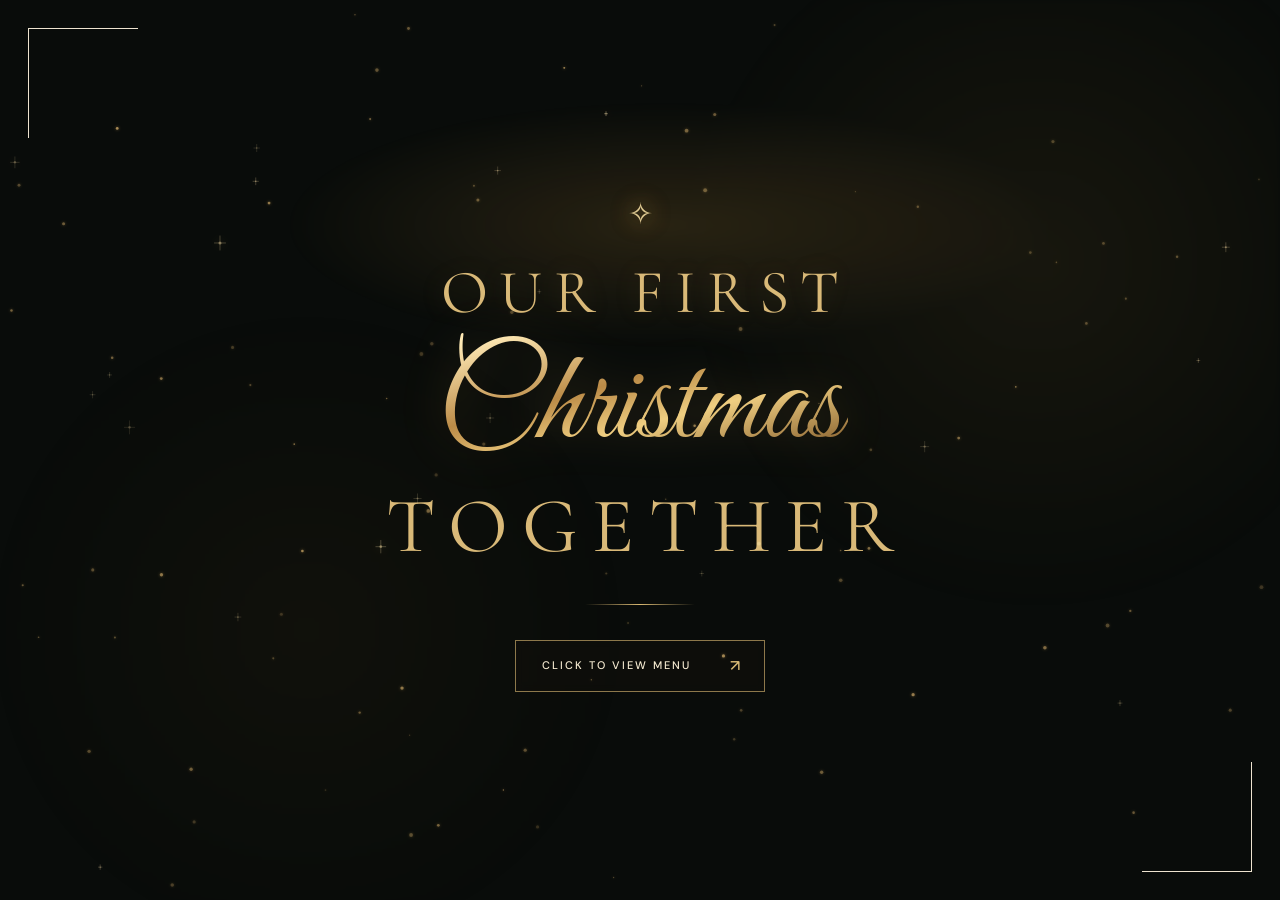
==== commit 3d5156b6: "Redesign Christmas storybook with dark gold menu, fitted cover typography and drifting sparkles" ====
--- a/index.html
+++ b/index.html
@@ -1 +1 @@
-<!doctype html><html lang="en"><head><meta charset="utf-8"><meta name="viewport" content="width=device-width, initial-scale=1, viewport-fit=cover"><meta name="theme-color" content="#090b09"><meta name="description" content="Our first Christmas together. A Christmas dinner, recipes, and little memories for Rusty and Ica."><meta name="robots" content="noindex, nofollow"><title>Our First Christmas Together — Rusty & Ica</title><link rel="icon" href="assets/mark.svg" type="image/svg+xml"><link rel="preconnect" href="https://fonts.googleapis.com"><link rel="preconnect" href="https://fonts.gstatic.com" crossorigin><link href="https://fonts.googleapis.com/css2?family=DM+Sans:wght@400;500;600&family=Cormorant+Garamond:ital,wght@0,400;0,500;0,600;1,400;1,500&family=Great+Vibes&display=swap" rel="stylesheet"><link rel="stylesheet" href="assets/story.css"><script defer src="assets/story.js"></script></head><body class="page-cover" data-page="cover"><canvas class="gold-dust" data-gold-dust aria-hidden="true"></canvas><div class="night-glow" aria-hidden="true"></div><main class="cover-stage" id="main"><div class="cover-content"><div class="cover-ornament" aria-hidden="true">✧</div><h1 aria-label="Our First Christmas Together"><span class="cover-overline">Our First</span><span class="cover-script">Christmas</span><span class="cover-end">Together</span></h1><span class="cover-rule" aria-hidden="true"></span><a class="cover-enter page-link" href="menu.html"><span>Click to view menu</span><span aria-hidden="true">↗</span></a></div></main><span class="cover-corner cover-corner--top" aria-hidden="true"></span><span class="cover-corner cover-corner--bottom" aria-hidden="true"></span></body></html>+<!doctype html><html lang="en"><head><meta charset="utf-8"><meta name="viewport" content="width=device-width, initial-scale=1, viewport-fit=cover"><meta name="theme-color" content="#090b09"><meta name="description" content="Our first Christmas together. A Christmas dinner, recipes, and little memories for Rusty and Ica."><meta name="robots" content="noindex, nofollow"><title>Our First Christmas Together — Rusty & Ica</title><link rel="icon" href="assets/mark.svg" type="image/svg+xml"><link rel="preconnect" href="https://fonts.googleapis.com"><link rel="preconnect" href="https://fonts.gstatic.com" crossorigin><link href="https://fonts.googleapis.com/css2?family=DM+Sans:wght@400;500;600&family=Cormorant+Garamond:ital,wght@0,400;0,500;0,600;1,400;1,500&family=Great+Vibes&display=swap" rel="stylesheet"><link rel="stylesheet" href="assets/story.css?v=2"><script defer src="assets/story.js?v=2"></script></head><body class="page-cover" data-page="cover"><canvas class="gold-dust" data-gold-dust aria-hidden="true"></canvas><div class="night-glow" aria-hidden="true"></div><main class="cover-stage" id="main"><div class="cover-content"><div class="cover-ornament" aria-hidden="true">✧</div><h1 aria-label="Our First Christmas Together"><span class="cover-overline">Our First</span><span class="cover-script">Christmas</span><span class="cover-end">Together</span></h1><span class="cover-rule" aria-hidden="true"></span><a class="cover-enter page-link" href="menu.html"><span>Click to view menu</span><span aria-hidden="true">↗</span></a></div></main><span class="cover-corner cover-corner--top" aria-hidden="true"></span><span class="cover-corner cover-corner--bottom" aria-hidden="true"></span></body></html>
--- a/assets/story.css
+++ b/assets/story.css
@@ -9,3 +9,89 @@
 @media(max-width:650px){.cover-stage{padding-bottom:90px}.cover-content{transform:translateY(-16px)}.cover-ornament{margin-bottom:33px}.cover-overline{font-size:38px;letter-spacing:.21em}.cover-script{font-size:clamp(84px,24vw,126px)}.cover-end{font-size:clamp(45px,12vw,63px);letter-spacing:.15em}.cover-rule{margin:44px auto 30px}.cover-enter{min-width:240px}.cover-corner{width:55px;height:55px}.cover-corner--top{top:16px;left:16px}.cover-corner--bottom{bottom:16px;right:16px}.chapter-nav{height:70px;padding:0 20px}.chapter-nav-links{display:none}.chapter-brand{font-size:22px}.chapter-index{font-size:12px}.book-scene{padding:8px 11px 100px}.book-intro{margin-bottom:18px;font-size:9px;letter-spacing:.08em}.menu-paper{min-height:0;box-shadow:0 20px 36px #0006,5px 7px 0 #dbc4a3}.menu-paper:before{inset:7px}.page-paper-inner{padding:69px 26px 53px}.botanical{height:152px;width:152px;opacity:.91}.botanical-tl{top:-18px;left:-25px}.botanical-tr{top:-18px;right:-23px}.botanical-bl{bottom:-26px;left:-23px}.botanical-br{bottom:-26px;right:-23px}.paper-super{font-size:9px;letter-spacing:.22em}.paper-header h1{font-size:clamp(72px,21vw,103px)}.paper-sub{font-size:9px;letter-spacing:.15em;margin-top:20px}.red-berry-divider{margin:13px 0 9px}.menu-section-title{font-size:9px;letter-spacing:.2em;margin-bottom:14px}.dish-list{gap:18px}.printed-dish{grid-template-columns:18px minmax(0,1fr) 13px;gap:5px}.dish-number{font-size:11px}.dish-body>a{font-size:clamp(22px,6.3vw,27px)}.dish-description{font-size:11px;line-height:1.45;margin-top:4px}.recipe-dot{font-size:15px}.separator-flourish{margin:25px 0 13px}.printed-drinks{gap:13px}.drink-line>a:first-child{font-size:21px}.menu-paper-foot{font-size:26px}.book-next{display:none}.mobile-book-controls{position:fixed;z-index:10;bottom:0;left:0;right:0;height:60px;display:flex;align-items:center;justify-content:space-between;padding:0 17px;padding-bottom:env(safe-area-inset-bottom);background:#101c16f5;border-top:1px solid #bba57533;box-sizing:content-box}.mobile-book-controls a{text-decoration:none;text-transform:uppercase;letter-spacing:.08em;color:#e9d8b9;font:500 11px var(--sans)}.mobile-book-controls>span{font:400 15px var(--serif);color:#b6a580}.mobile-book-controls i{font-style:normal;font-size:9px;color:#bd9659;padding:0 6px}.letter-stage{padding:10px 12px 85px}.letter-book{display:flex;flex-direction:column;min-height:0}.photo-side{min-height:460px}.photo-main{left:15%;top:9%;width:68%;height:66%}.photo-small{height:27%;width:44%}.photo-small-one{left:4%;bottom:3%}.photo-small-two{right:2%;bottom:4%}.letter-side{padding:65px 36px 75px}.letter-side h1{font-size:68px;margin-bottom:18px}.letter-body{font-size:23px}.letter-stamp{margin-top:32px}.recipe-head{height:66px;padding:0 18px}.recipe-head>span:last-child{font-size:8px}.recipe-book{padding:57px 14px 90px}.recipe-book-title{margin-bottom:32px}.recipe-book-title h1{font-size:67px}.recipe-book-title>p:last-child{font-size:16px}.recipe-categories{gap:5px;padding:20px 0}.recipe-categories button{padding:10px 9px;font-size:9px}.recipe-card summary{grid-template-columns:84px minmax(0,1fr) 15px;gap:12px;padding:8px 10px 8px 8px;min-height:106px}.recipe-thumb{width:84px;height:88px}.recipe-card-name{gap:4px}.recipe-card-name small{font-size:8px}.recipe-card-name strong{font-size:24px}.recipe-card-name em{font-size:15px}.expand-icon{font-size:20px}.recipe-details{display:block;padding:13px 18px 30px}.recipe-large-image{max-height:230px;margin-bottom:28px}.recipe-large-image img{height:230px}.recipe-details .recipe-ingredients{margin-bottom:35px}.recipe-details ul,.recipe-details ol{font-size:20px}.recipe-details h3{font-size:11px}.recipe-ending{padding-top:60px}}
 @media(max-width:370px){.cover-overline{font-size:34px}.cover-end{font-size:43px}.cover-script{font-size:85px}.page-paper-inner{padding:60px 22px 44px}.paper-header h1{font-size:73px}.dish-body>a{font-size:22px}.dish-description{font-size:10px}.drink-line>a:first-child{font-size:19px}.letter-side{padding:50px 26px 65px}}
 @media(prefers-reduced-motion:reduce){html{scroll-behavior:auto}*,*::before,*::after{animation-duration:.01ms!important;animation-iteration-count:1!important;transition-duration:.01ms!important}.gold-dust{display:none}html.js .reveal{opacity:1;transform:none}}
+
+
+/* 2026 CHRISTMAS EDITION — night-gold book, built for real screens */
+:root{
+  --book-black:#090c0a;
+  --book-charcoal:#101510;
+  --book-gold:#dfbd7d;
+  --book-muted-gold:#a48b63;
+  --book-ivory:#eee4d0;
+}
+body.page-cover,body.page-menu,body.page-letter{background:#090c0a;color:var(--book-ivory)}
+.page-cover{background:radial-gradient(ellipse 45% 38% at 50% 37%,#292016 0%,#14140f 50%,#070908 100%)}
+.night-glow{background:radial-gradient(ellipse 35% 16% at 52% 25%,rgba(209,155,66,.16),transparent 85%),radial-gradient(circle at 24% 70%,rgba(154,107,44,.055),transparent 28%),radial-gradient(circle at 81% 29%,rgba(199,149,63,.08),transparent 29%)}
+.gold-dust{z-index:4;opacity:1;mix-blend-mode:screen}
+/* Make the lettering fit its own container, rather than clipping the swashes. */
+.cover-stage{isolation:isolate;overflow:hidden;padding-inline:clamp(16px,4vw,48px)}
+.cover-content{width:min(100%,900px);min-width:0}
+.cover-content h1{width:100%;max-width:100%;min-width:0;overflow:visible}
+.cover-overline,.cover-script,.cover-end{display:block;min-width:0;max-width:100%;white-space:nowrap;text-align:center}
+.cover-overline{font-size:clamp(32px,4.8vw,65px);line-height:1.12;letter-spacing:.19em;padding-left:.19em}
+.cover-script{font-size:clamp(69px,10vw,146px);line-height:1.15;letter-spacing:0;margin:2px 0 -8px;padding:.03em .04em .10em;overflow:visible;filter:drop-shadow(0 0 22px #bd8d453d)}
+.cover-end{font-size:clamp(39px,6.15vw,78px);line-height:1.05;letter-spacing:.18em;padding-left:.18em}
+.cover-ornament{margin-bottom:clamp(14px,3vh,26px);text-shadow:0 0 23px rgba(227,187,99,.44)}
+.cover-rule{margin:clamp(23px,4vh,43px) auto clamp(24px,4vh,35px)}
+.cover-enter{position:relative;z-index:5;background:rgba(19,18,14,.42);backdrop-filter:blur(4px)}
+/* A black Christmas menu, with fine gold print and a barely-there festive illustration. */
+.page-menu{background:#090c0a}
+.book-scene{background:radial-gradient(ellipse 70% 72% at 50% 22%,#1b2118 0%,#101612 51%,#080b09 100%)}
+.book-intro{color:#bda881}
+.menu-paper{background:linear-gradient(135deg,#151b15 0%,#0c120e 40%,#141b14 100%);color:#f1e5cc;box-shadow:0 30px 90px #000a,7px 6px 0 #55452d,10px 10px 0 #2f2619}
+.menu-paper:before{inset:14px;border:1px solid rgba(207,166,100,.32)}
+.menu-paper:after{background:radial-gradient(ellipse 58% 32% at 50% 13%,rgba(211,165,82,.07),transparent 100%),radial-gradient(circle at 50% 70%,rgba(0,0,0,.16),transparent 68%);opacity:1}
+.botanical{background-image:url('botanical.svg');opacity:.72}
+.paper-super{color:#d4bf92}
+.paper-super span{color:#dbb86b}
+.paper-header h1{color:#e2bf83;text-shadow:0 0 25px rgba(198,150,74,.14)}
+.paper-sub{color:#aa9772}
+.red-berry-divider{color:#af7d55}
+.menu-section-title{color:#d3ad70}
+.dish-number{color:#bd9a65}
+.dish-body>a{color:#f1e3c6}
+.dish-body>a:hover,.dish-body>a:focus-visible{color:#f1c47a}
+.dish-description{color:#a99f8b}
+.recipe-dot,.drink-recipe{color:#d6ac72}
+.separator-flourish{color:#b48e57}
+.drink-line>a:first-child{color:#efe0c0}
+.drink-line>a:first-child:hover{color:#e4bb74}
+.menu-paper-foot{color:#d8ab68}
+.page-menu .chapter-nav{background:#090c0a}
+.book-next a{color:#e7d5b5}
+/* The final chapter belongs to the same night, rather than a white flyer. */
+.page-letter{background:#090c0a!important}
+.letter-book{background:#101712;box-shadow:0 40px 105px #000b,8px 7px 0 #4e4129a8}
+.photo-side{background:#101b16}
+.letter-side{background:radial-gradient(ellipse at 50% 25%,rgba(199,157,83,.07),transparent 70%),#101712;color:#efe2c8;border-left:1px solid #9477473b}
+.letter-kicker{color:#bf9d68}
+.letter-side h1{color:#e4bc78}
+.letter-side h1 span{color:#b99c64}
+.letter-body{color:#e8ddc6}
+.letter-signoff{color:#c9bb9d}
+.letter-signoff span{color:#e5be7a}
+.letter-stamp{color:#aa9068}
+.photo-frame{border-color:#d7c6a1}
+/* Small screens and short laptop viewports */
+@media(max-width:650px){
+ .cover-stage{padding:48px 15px 85px}
+ .cover-content{width:100%}
+ .cover-script{font-size:clamp(66px,17vw,108px);line-height:1.2;margin:0 0 -8px}
+ .cover-overline{font-size:clamp(30px,8vw,42px);letter-spacing:.14em;padding-left:.14em}
+ .cover-end{font-size:clamp(35px,9.1vw,50px);letter-spacing:.13em;padding-left:.13em}
+ .menu-paper{box-shadow:0 21px 40px #0008,4px 5px 0 #5a472b}
+ .menu-paper:before{inset:8px}
+ .botanical{opacity:.58}
+ .paper-header h1{font-size:clamp(68px,19vw,99px)}
+ .letter-side{border-left:0;border-top:1px solid #9477473b}
+ .mobile-book-controls{background:rgba(10,16,12,.97)}
+}
+@media(max-height:630px) and (min-width:651px){
+ .cover-stage{padding-block:22px}
+ .cover-ornament{margin-bottom:6px;font-size:22px}
+ .cover-script{font-size:min(9vw,112px)}
+ .cover-overline{font-size:min(4.5vw,48px)}
+ .cover-end{font-size:min(6vw,62px)}
+ .cover-rule{margin:12px auto 17px}
+ .cover-enter{padding:12px 19px}
+}
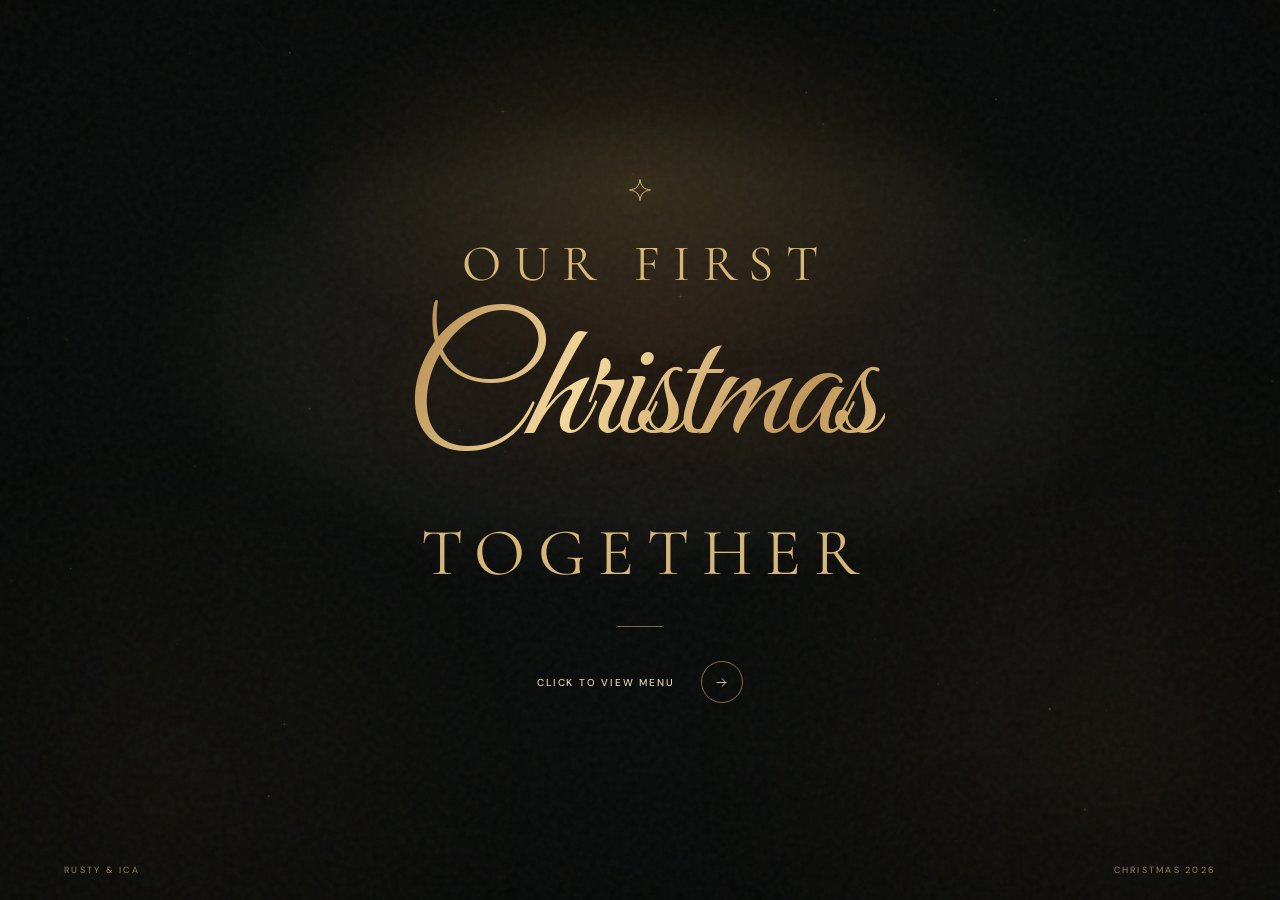
==== commit 942c3ee2: "Refine Christmas storybook into minimalist editorial experience" ====
--- a/index.html
+++ b/index.html
@@ -1 +1 @@
-<!doctype html><html lang="en"><head><meta charset="utf-8"><meta name="viewport" content="width=device-width, initial-scale=1, viewport-fit=cover"><meta name="theme-color" content="#090b09"><meta name="description" content="Our first Christmas together. A Christmas dinner, recipes, and little memories for Rusty and Ica."><meta name="robots" content="noindex, nofollow"><title>Our First Christmas Together — Rusty & Ica</title><link rel="icon" href="assets/mark.svg" type="image/svg+xml"><link rel="preconnect" href="https://fonts.googleapis.com"><link rel="preconnect" href="https://fonts.gstatic.com" crossorigin><link href="https://fonts.googleapis.com/css2?family=DM+Sans:wght@400;500;600&family=Cormorant+Garamond:ital,wght@0,400;0,500;0,600;1,400;1,500&family=Great+Vibes&display=swap" rel="stylesheet"><link rel="stylesheet" href="assets/story.css?v=2"><script defer src="assets/story.js?v=2"></script></head><body class="page-cover" data-page="cover"><canvas class="gold-dust" data-gold-dust aria-hidden="true"></canvas><div class="night-glow" aria-hidden="true"></div><main class="cover-stage" id="main"><div class="cover-content"><div class="cover-ornament" aria-hidden="true">✧</div><h1 aria-label="Our First Christmas Together"><span class="cover-overline">Our First</span><span class="cover-script">Christmas</span><span class="cover-end">Together</span></h1><span class="cover-rule" aria-hidden="true"></span><a class="cover-enter page-link" href="menu.html"><span>Click to view menu</span><span aria-hidden="true">↗</span></a></div></main><span class="cover-corner cover-corner--top" aria-hidden="true"></span><span class="cover-corner cover-corner--bottom" aria-hidden="true"></span></body></html>+<!doctype html><html lang="en"><head><meta charset="utf-8"><meta name="viewport" content="width=device-width, initial-scale=1, viewport-fit=cover"><meta name="theme-color" content="#0b0c0a"><meta name="description" content="Our first Christmas together. A menu made with love for Rusty &amp; Ica."><meta name="robots" content="noindex, nofollow"><title>Our first Christmas together · Our First Christmas Together</title><link rel="icon" type="image/svg+xml" href="assets/mark.svg"><link rel="preconnect" href="https://fonts.googleapis.com"><link rel="preconnect" href="https://fonts.gstatic.com" crossorigin><link href="https://fonts.googleapis.com/css2?family=Cormorant+Garamond:ital,wght@0,400;0,500;0,600;1,400;1,500&family=DM+Sans:wght@400;500;600&family=Great+Vibes&display=swap" rel="stylesheet"><link rel="stylesheet" href="assets/celera.css?v=4"><script defer src="assets/celera.js?v=4"></script></head><body data-page="cover" class="page-cover"><canvas class="stardust" aria-hidden="true"></canvas><div class="fine-noise" aria-hidden="true"></div><main class="cover" id="content"><div class="cover-ambient" aria-hidden="true"></div><div class="cover-vignette" aria-hidden="true"></div><div class="cover-inner"><div class="cover-sigil" aria-hidden="true"><svg width="24" height="24" viewBox="0 0 24 24" fill="none" aria-hidden="true"><path d="M12 1.5c.65 6.55 3.95 9.85 10.5 10.5-6.55.65-9.85 3.95-10.5 10.5C11.35 15.95 8.05 12.65 1.5 12c6.55-.65 9.85-3.95 10.5-10.5Z" stroke="currentColor" stroke-width=".95"/></svg></div><h1><span class="cover-first">Our first</span><em class="cover-christmas">Christmas</em><span class="cover-together">together</span></h1><span class="cover-divider" aria-hidden="true"></span><a class="enter-link" href="menu.html"><span>Click to view menu</span><span class="enter-circle"><svg width="15" height="15" viewBox="0 0 24 24" fill="none" aria-hidden="true"><path d="M5 12h14m-6-6 6 6-6 6" stroke="currentColor" stroke-width="1.4" stroke-linecap="round" stroke-linejoin="round"/></svg></span></a></div><div class="cover-edge"><span>RUSTY & ICA</span><span>CHRISTMAS 2026</span></div></main></body></html>
--- a/assets/celera.css
+++ b/assets/celera.css
@@ -0,0 +1,27 @@
+:root{--black:#0a0c0a;--near:#101310;--surface:#151713;--gold:#d7b678;--light:#f1e4cf;--muted:#a79b86;--rule:rgba(208,177,124,.25);--serif:'Cormorant Garamond',Georgia,serif;--script:'Great Vibes',cursive;--sans:'DM Sans',Arial,sans-serif;--ease:cubic-bezier(.16,1,.3,1)}
+*{box-sizing:border-box}html{scroll-behavior:smooth}body{margin:0;min-width:320px;background:var(--black);color:var(--light);font-family:var(--sans);-webkit-font-smoothing:antialiased;overflow-x:hidden}a{color:inherit;text-decoration:none}button{font:inherit}a:focus-visible,button:focus-visible,summary:focus-visible{outline:1px solid var(--gold);outline-offset:5px}img{display:block;max-width:100%}svg{display:inline-block;flex-shrink:0}::selection{color:#080909;background:#d1b27e}.stardust{position:fixed;inset:0;width:100%;height:100%;pointer-events:none;z-index:5;opacity:.72}.fine-noise{position:fixed;inset:0;pointer-events:none;z-index:4;opacity:.05;background-image:url('data:image/svg+xml,%3Csvg viewBox=%220 0 180 180%22 xmlns=%22http://www.w3.org/2000/svg%22%3E%3Cfilter id=%22a%22%3E%3CfeTurbulence type=%22fractalNoise%22 baseFrequency=%22.76%22 numOctaves=%223%22 stitchTiles=%22stitch%22/%3E%3C/filter%3E%3Crect width=%22100%25%22 height=%22100%25%22 filter=%22url(%23a)%22/%3E%3C/svg%3E')}
+body{animation:pageAppear .85s var(--ease) both}body.leaving{animation:none;opacity:0;transform:translateY(-8px);transition:opacity .4s ease,transform .4s ease}body.leaving main{filter:blur(3px)}main{transition:filter .4s ease}@keyframes pageAppear{from{opacity:0;transform:translateY(12px)}to{opacity:1;transform:none}}
+/* Cover: a silent private invitation */
+.cover{min-height:100svh;min-height:100dvh;display:grid;place-items:center;position:relative;isolation:isolate;overflow:hidden;background:radial-gradient(ellipse 40% 27% at 51% 38%,#231a13 0%,#121310 75%,#080a09 100%)}.cover-ambient{position:absolute;inset:-12%;pointer-events:none;z-index:-1;background:radial-gradient(ellipse 24% 18% at 50% 26%,rgba(178,131,56,.2),transparent 95%),radial-gradient(circle at 20% 82%,rgba(143,98,47,.07),transparent 24%),radial-gradient(circle at 80% 77%,rgba(187,116,49,.07),transparent 28%);filter:blur(9px);animation:nightBreath 15s ease-in-out infinite alternate}.cover-vignette{position:absolute;inset:0;pointer-events:none;z-index:-1;box-shadow:inset 0 0 150px 65px rgba(0,0,0,.25)}@keyframes nightBreath{from{opacity:.74;transform:scale(1)}to{opacity:1;transform:scale(1.04)}}
+.cover-inner{position:relative;display:flex;flex-direction:column;align-items:center;text-align:center;width:min(100%,1000px);padding:80px clamp(20px,4vw,48px) 95px;z-index:2}.cover-sigil{display:flex;justify-content:center;color:var(--gold);margin-bottom:35px;filter:drop-shadow(0 0 12px #a57943a0);animation:sigilDrift 9s ease-in-out infinite}.cover-sigil svg{width:24px;height:24px}@keyframes sigilDrift{50%{transform:translateY(-6px) rotate(12deg)}}.cover h1{display:flex;flex-direction:column;align-items:center;margin:0;color:var(--gold);font-weight:400;text-align:center;max-width:100%;width:100%}.cover-first,.cover-together{font:400 clamp(30px,4vw,62px)/1.08 var(--serif);text-transform:uppercase;letter-spacing:clamp(.14em,1vw,.29em);padding-left:clamp(.14em,1vw,.29em)}.cover-christmas{font:400 clamp(70px,13vw,165px)/1.24 var(--script);letter-spacing:-.035em;max-width:100%;padding:.03em .06em .13em;white-space:nowrap;background:linear-gradient(115deg,#aa8043,#f7dca0 38%,#c1975a 78%,#f1d08f);background-clip:text;-webkit-background-clip:text;color:transparent;text-shadow:0 13px 60px rgba(189,129,52,.12);transform:translateY(-4px)}.cover-together{font-size:clamp(32px,5.2vw,72px);line-height:1;letter-spacing:clamp(.15em,1vw,.34em);margin-top:-3px}.cover-divider{height:1px;width:46px;background:var(--gold);margin:40px auto 30px;opacity:.55}.enter-link{display:flex;align-items:center;gap:26px;min-height:50px;text-transform:uppercase;letter-spacing:.18em;font-size:10px;font-weight:500;color:#e6d6b6;transition:gap .38s var(--ease),color .3s ease}.enter-link:hover{gap:36px;color:#fff0cb}.enter-circle{display:grid;place-items:center;border:1px solid rgba(221,183,122,.56);border-radius:50%;width:42px;height:42px;transition:background .4s ease,transform .4s ease}.enter-link:hover .enter-circle{transform:rotate(-35deg);background:#ddbf8430}.cover-edge{position:absolute;inset:auto clamp(25px,5vw,64px) 24px;display:flex;justify-content:space-between;font-size:9px;letter-spacing:.25em;color:#ae9571;opacity:.85}
+/* Shared navigation */
+.site-nav{height:87px;padding:0 clamp(22px,5vw,80px);display:grid;grid-template-columns:1fr auto 1fr;align-items:center;position:relative;z-index:10;border-bottom:1px solid rgba(216,177,108,.11)}.brandmark{font:400 27px/1 var(--serif);letter-spacing:-.04em;justify-self:start;color:#e0c18b}.brand-sign{font-style:italic;color:#9e8154;margin:0 .13em}.site-nav nav{display:flex;align-items:center;gap:clamp(22px,4vw,64px)}.nav-item{font-size:10px;text-transform:uppercase;letter-spacing:.19em;color:#8f8779;transition:color .25s ease}.nav-item.current,.nav-item:hover{color:#ead6ad}.nav-chapter{font:500 10px var(--sans);letter-spacing:.12em;color:#bfa47a;justify-self:end}.nav-chapter i{margin:0 5px;font-style:normal;color:#5b554b}.chapter-footer{max-width:1450px;margin:0 auto;padding:28px clamp(22px,6vw,90px) 42px;border-top:1px solid var(--rule);display:grid;grid-template-columns:1fr 1fr 1fr;align-items:center;position:relative;z-index:6;gap:14px}.page-turn{display:inline-flex;align-items:center;gap:12px;font-size:10px;letter-spacing:.13em;text-transform:uppercase;color:#d3b589;transition:gap .3s ease}.page-turn:hover{gap:19px}.page-turn:last-child{justify-self:end}.chapter-progress{display:grid;justify-items:center;gap:8px;color:#ae9674;font-size:9px;letter-spacing:.16em}.chapter-progress>div{width:78px;height:1px;background:#5c4d37;position:relative}.chapter-progress i{position:absolute;inset:0 auto 0 0;width:calc(var(--step)*100% / 3);background:#e7c48c}
+/* Menu: magazine editorial; all courses and drinks on one page */
+.page-menu{background:linear-gradient(100deg,#0b100d,#0d0f0b 48%,#10110f)}.menu-main{width:min(100%,1530px);padding:clamp(18px,3.5vw,48px) clamp(21px,5.4vw,90px) 65px;margin:0 auto}.menu-topline{display:flex;justify-content:space-between;gap:10px;align-items:center;color:#c9aa73;font-size:10px;letter-spacing:.22em;text-transform:uppercase;padding:18px 0 32px;border-bottom:1px solid var(--rule)}.topline-side{font-size:9px;color:#847867}.menu-layout{display:grid;grid-template-columns:minmax(0,1fr) minmax(330px,.73fr);gap:clamp(48px,6vw,110px);align-items:start}.menu-editorial{padding:0}.menu-heading{padding:clamp(55px,5vw,95px) 0 60px}.hairline{display:block;width:26px;height:1px;background:var(--gold);margin-bottom:25px}.menu-heading h1{font:400 clamp(55px,5.4vw,100px)/.95 var(--serif);letter-spacing:-.045em;margin:0;color:#f0e4d2}.menu-heading h1 em{font-weight:400;color:var(--gold);white-space:nowrap}.menu-heading>p{margin:23px 0 0;font-size:11px;color:#aa9b83;letter-spacing:.08em}.dishes{border-top:1px solid var(--rule)}.menu-course{min-height:128px;padding:22px 0;display:grid;grid-template-columns:46px minmax(0,1fr) 28px;align-items:center;gap:12px;border-bottom:1px solid var(--rule);position:relative;transition:padding .4s var(--ease),opacity .4s ease}.menu-course:hover,.menu-course.is-active{padding-left:8px}.course-count{font:400 13px var(--serif);color:#ad8b5c;align-self:start;padding-top:6px}.course-info{min-width:0}.course-name{display:block;max-width:620px;font:400 clamp(26px,2.8vw,43px)/1.04 var(--serif);color:#eadfcb;letter-spacing:-.01em;transition:color .3s ease}.menu-course:hover .course-name,.menu-course.is-active .course-name{color:#dfba7a}.course-info p{margin:9px 0 0;font-size:10px;line-height:1.65;color:#988e7b;letter-spacing:.06em}.course-recipe{height:40px;width:28px;color:#cdb17e;display:grid;place-items:center;opacity:.7;transition:transform .35s ease,opacity .3s ease}.course-recipe:hover,.menu-course:hover .course-recipe{opacity:1;transform:translateX(3px)}.menu-drinks{padding:44px 0 26px}.tiny-label{font:500 10px/1.4 var(--sans);letter-spacing:.25em;color:#c4a373;margin:0 0 20px}.drink-entry{display:grid;grid-template-columns:minmax(0,1fr) 28px;align-items:center;padding:10px 0;border-bottom:1px solid rgba(202,169,110,.13);gap:12px}.drink-entry>a:first-child{font:400 clamp(21px,2vw,31px)/1.15 var(--serif);color:#c7bba7;transition:color .3s}.drink-entry:hover>a:first-child{color:var(--gold)}.drink-recipe{color:#a58d68;display:grid;place-items:center;height:30px}.menu-conclusion{padding-top:26px;font:400 27px/1.2 var(--serif);color:#b6a58b}.menu-conclusion em{color:#c3a36d}.menu-photo-panel{position:sticky;top:44px;margin-top:70px}.photo-window{height:min(68vh,780px);min-height:500px;position:relative;overflow:hidden;background:#242318}.photo-window img{width:100%;height:100%;object-fit:cover;object-position:center;transition:opacity .65s ease,transform 1s var(--ease);transform:scale(1.055)}.photo-window.is-changing img{opacity:.18;transform:scale(1.1)}.photo-image-gradient{position:absolute;inset:0;pointer-events:none;background:linear-gradient(0deg,rgba(5,8,6,.45),transparent 28%)}.photo-index{position:absolute;bottom:28px;left:28px;color:#fff0d9;letter-spacing:.16em;font:500 11px var(--sans)}.photo-index i{font-style:normal}.photo-caption{display:flex;justify-content:space-between;align-items:center;padding-top:18px;color:#8b816e;font-size:9px;letter-spacing:.17em}.subtle-cross svg{width:14px;height:14px;color:#c9a26c}.menu-footer-note{margin:48px 0 0;text-align:center;color:#8f836c;font:400 17px var(--serif)}.menu-footer-note a{color:#d4b77c;display:inline-flex;gap:8px;align-items:center;margin-left:12px;white-space:nowrap}.menu-footer-note a svg{height:12px;width:12px}
+/* The final page: three authentic photos + a short note */
+.page-letter{background:radial-gradient(ellipse at 27% 32%,#192018 0%,#0b0e0c 64%,#090b09 100%)}.letter-main{width:min(100%,1480px);padding:clamp(40px,5vw,84px) clamp(22px,5.5vw,86px) 84px;margin:auto}.letter-heading{margin:0 0 38px}.eyebrow{font:500 10px var(--sans);letter-spacing:.23em;text-transform:uppercase;color:#ba9b6d}.letter-heading h1{font:400 clamp(50px,5.6vw,94px)/1 var(--serif);letter-spacing:-.035em;margin:13px 0 0}.letter-heading em{color:var(--gold);font-weight:400}.letter-grid{display:grid;grid-template-columns:1.08fr .92fr;align-items:center;gap:clamp(36px,6vw,100px)}.photo-gallery{display:grid;grid-template-columns:1fr .78fr;grid-template-rows:repeat(2,minmax(180px,240px));gap:13px;min-width:0}.photo-gallery figure{margin:0;position:relative;overflow:hidden;background:#191a15}.photo-primary{grid-row:span 2}.photo-gallery img{width:100%;height:100%;object-fit:cover;transition:transform 1.2s var(--ease);transform:scale(1.025)}.photo-gallery figure:hover img{transform:scale(1.09)}.photo-primary img{object-position:50% 57%}.photo-secondary img{object-position:center 40%}.photo-gallery figcaption{position:absolute;bottom:16px;left:18px;font:400 17px var(--serif);color:#ffebd5;text-shadow:0 1px 7px #0009}.letter-copy{padding:10px 0 30px}.letter-mini{font:500 10px var(--sans);color:#b29563;letter-spacing:.22em}.letter-copy h2{font:400 clamp(44px,5vw,78px)/1 var(--script);color:#d7b57d;margin:28px 0 40px}.letter-copy>p:not(.letter-signature){font:400 clamp(19px,1.65vw,25px)/1.63 var(--serif);color:#e8ddc9;max-width:550px}.letter-signature{font:400 19px/1.6 var(--serif);margin-top:36px;color:#bbaa90}.letter-signature span{display:block;font:400 54px/1.5 var(--script);color:#d2b079}.letter-rule{display:block;width:35px;height:1px;background:#b99660;margin:25px 0}.letter-final{font-size:9px;letter-spacing:.15em;color:#a8997c}
+/* Recipes: no cards/corporate UI, just clean book of dishes */
+.page-recipes{background:linear-gradient(115deg,#0c110d,#0b0b0a)}.recipes-topnav{height:78px;max-width:1450px;margin:auto;padding:0 clamp(22px,5vw,75px);display:flex;align-items:center;justify-content:space-between;border-bottom:1px solid var(--rule)}.back-menu{display:inline-flex;align-items:center;gap:8px;font-size:10px;letter-spacing:.16em;color:#cbad80}.recipes-main{max-width:1180px;margin:auto;padding:55px clamp(20px,5vw,75px) 85px}.recipe-heading{text-align:center;margin:0 auto 60px}.recipe-heading h1{font:400 clamp(56px,8vw,105px)/.98 var(--serif);margin:17px 0 12px}.recipe-heading em{font-weight:400;color:#d1b37d}.recipe-heading>p{font:400 19px var(--serif);color:#ac9f88}.recipe-tabs{display:flex;justify-content:center;flex-wrap:wrap;gap:22px;margin:0 0 35px}.recipe-tabs button{background:none;border:0;border-bottom:1px solid transparent;padding:10px 2px;color:#978773;cursor:pointer;text-transform:uppercase;font-size:9px;letter-spacing:.14em;transition:color .3s,border-color .3s}.recipe-tabs button.is-selected,.recipe-tabs button:hover{color:#e7cb99;border-color:#c9a46c}.c-recipe{border-bottom:1px solid var(--rule);scroll-margin-top:25px}.c-recipe:first-child{border-top:1px solid var(--rule)}.c-recipe[hidden]{display:none}.c-recipe summary{list-style:none;display:flex;align-items:center;gap:22px;padding:17px 12px 17px 0;cursor:pointer;min-height:112px}.c-recipe summary::-webkit-details-marker{display:none}.rec-number{font:400 14px var(--serif);color:#b3996e;width:24px;flex-shrink:0}.c-recipe summary img{width:92px;height:75px;object-fit:cover;flex-shrink:0}.rec-label{flex:1;min-width:0;display:flex;flex-direction:column;gap:4px}.rec-label small{font:500 9px var(--sans);text-transform:uppercase;color:#a8916d;letter-spacing:.16em}.rec-label strong{font:400 clamp(23px,3vw,38px)/1.04 var(--serif);color:#e5dac7}.rec-label em{font:400 15px var(--serif);color:#a69b85;font-style:normal}.rec-toggle{height:23px;width:23px;display:grid;place-items:center;border:1px solid rgba(206,169,108,.55);border-radius:50%;position:relative;flex-shrink:0}.rec-toggle:before,.rec-toggle:after{content:'';position:absolute;background:#d4ad72}.rec-toggle:before{width:9px;height:1px}.rec-toggle:after{height:9px;width:1px;transition:transform .3s ease}.c-recipe[open] .rec-toggle:after{transform:rotate(90deg)}.rec-content{padding:15px 0 55px 46px}.rec-hero-image{width:100%;max-height:380px;object-fit:cover;margin-bottom:32px}.rec-cols{display:grid;grid-template-columns:.65fr 1.35fr;gap:clamp(30px,5vw,80px)}.rec-cols h3{font:500 10px var(--sans);text-transform:uppercase;letter-spacing:.22em;color:#c7a36f;margin:0 0 24px}.rec-cols ul,.rec-cols ol{margin:0;padding-left:22px;font:400 20px/1.45 var(--serif);color:#d4c9b5}.rec-cols li+li{margin-top:12px}.rec-cols li::marker{color:#a48c64}.recipe-tip{font:italic 19px/1.4 var(--serif);color:#b7a389;margin-top:20px}.recipes-end{display:flex;align-items:center;justify-content:space-between;padding-top:55px;color:#a99168;font-size:10px;letter-spacing:.17em}.recipes-end a{display:inline-flex;gap:10px;align-items:center;color:#d6b47c}
+/* Progressive, purposeful motion */
+.js .reveal{opacity:0;transform:translate3d(0,24px,0);transition:transform .95s var(--ease),opacity .9s ease}.js .reveal.in-view{opacity:1;transform:translate3d(0,0,0)}
+@media(max-width:1050px){.menu-layout{grid-template-columns:minmax(0,1fr) minmax(280px,.65fr);gap:32px}.menu-photo-panel{margin-top:98px}.photo-window{min-height:400px;height:56vh}.menu-heading h1{font-size:64px}.letter-grid{gap:30px}.photo-gallery{grid-template-rows:repeat(2,210px)}}
+@media(max-width:800px){.site-nav{height:70px;padding:0 24px;grid-template-columns:1fr auto}.site-nav nav{display:none}.nav-chapter{font-size:10px}.menu-main{padding:15px clamp(20px,5vw,38px) 45px}.menu-topline{padding-bottom:19px}.menu-layout{display:flex;flex-direction:column;gap:0}.menu-editorial{width:100%;order:1}.menu-photo-panel{width:100%;order:0;position:relative;top:0;margin:24px 0 8px}.photo-window{height:min(48vh,430px);min-height:270px}.menu-heading{padding:45px 0 35px}.menu-heading h1{font-size:clamp(58px,10vw,82px)}.menu-course{min-height:105px}.course-name{font-size:clamp(25px,5vw,35px)}.course-info p{font-size:10px}.letter-grid{grid-template-columns:1fr}.photo-gallery{max-width:760px;grid-template-rows:repeat(2,200px)}.letter-copy{max-width:640px}.letter-main{padding-top:55px}}
+@media(max-width:560px){.cover-inner{padding:68px 16px 91px}.cover-sigil{margin-bottom:28px}.cover-first{font-size:clamp(28px,8.2vw,42px);letter-spacing:.15em;padding-left:.15em}.cover-christmas{font-size:clamp(66px,18vw,108px);line-height:1.2;letter-spacing:-.03em}.cover-together{font-size:clamp(32px,9.8vw,52px);letter-spacing:.15em;padding-left:.15em}.cover-divider{margin:26px 0 22px}.enter-link{font-size:10px;gap:14px}.enter-circle{height:39px;width:39px}.cover-edge{font-size:8px;bottom:21px;left:20px;right:20px}.site-nav{height:63px}.menu-topline .topline-side{font-size:8px;letter-spacing:.12em}.menu-photo-panel{margin-top:20px}.photo-window{height:36vh;min-height:230px;max-height:390px}.menu-heading{padding:43px 0 32px}.menu-heading h1{font-size:clamp(55px,12vw,76px)}.menu-course{grid-template-columns:30px minmax(0,1fr) 23px;gap:9px;min-height:101px;padding:17px 0}.course-count{font-size:12px}.course-name{font-size:clamp(24px,6.5vw,32px);line-height:1.06}.course-info p{font-size:9px;line-height:1.5}.menu-drinks{padding-top:36px}.drink-entry>a:first-child{font-size:clamp(21px,5.5vw,27px)}.menu-footer-note{line-height:1.6}.menu-footer-note a{margin-left:0;display:flex;justify-content:center}.chapter-footer{padding:20px 18px 38px}.page-turn{font-size:9px;letter-spacing:.06em;gap:6px}.page-turn svg{height:13px;width:13px}.chapter-progress{font-size:9px}.letter-main{padding:37px 19px 42px}.letter-heading{margin-bottom:27px}.letter-heading h1{font-size:clamp(55px,12vw,72px)}.photo-gallery{grid-template-columns:1fr;grid-template-rows:none;display:flex;overflow-x:auto;scroll-snap-type:x mandatory;overscroll-behavior-x:contain;gap:11px;margin-right:-19px;padding-right:19px;scrollbar-width:none}.photo-gallery::-webkit-scrollbar{display:none}.photo-gallery figure{min-width:78%;height:390px;flex:0 0 78%;scroll-snap-align:start}.photo-gallery figure img{object-position:center 40%}.letter-copy{padding:32px 0 14px}.letter-copy h2{font-size:65px;margin:19px 0 20px}.letter-copy>p:not(.letter-signature){font-size:22px;line-height:1.55}.letter-signature{margin-top:21px}.recipes-topnav{height:70px}.recipes-main{padding:48px 18px 60px}.recipe-heading{margin-bottom:36px}.recipe-heading h1{font-size:clamp(55px,12vw,70px)}.recipe-tabs{gap:13px;justify-content:start;flex-wrap:nowrap;overflow-x:auto;padding-bottom:8px}.recipe-tabs button{white-space:nowrap}.c-recipe summary{gap:10px;padding:15px 0;min-height:100px}.rec-number{width:20px}.c-recipe summary img{height:69px;width:69px}.rec-label strong{font-size:clamp(21px,6vw,27px)}.rec-content{padding:10px 0 35px}.rec-hero-image{height:230px;object-fit:cover;margin-bottom:22px}.rec-cols{grid-template-columns:1fr;gap:34px}.rec-cols ul,.rec-cols ol{font-size:19px}.recipes-end{align-items:start;gap:20px}}
+@media(max-width:370px){.cover-christmas{font-size:65px}.cover-together{font-size:34px}.cover-first{font-size:28px}.menu-course{grid-template-columns:26px minmax(0,1fr) 22px}.course-name{font-size:23px}.menu-topline{font-size:8px}.topline-side{font-size:7px}.photo-window{min-height:205px}.letter-copy>p:not(.letter-signature){font-size:20px}.rec-label strong{font-size:20px}}
+@media(prefers-reduced-motion:reduce){html{scroll-behavior:auto}*,*::before,*::after{animation:none!important;transition:none!important}.stardust{display:none}.js .reveal{opacity:1;transform:none}}
+
+/* Deliberate image depth on larger screens, capped to avoid strange crops. */
+.photo-window img{transform:translate3d(0,var(--photo-offset,0px),0) scale(1.07)}
+.photo-gallery figure img{transform:translate3d(0,var(--image-shift,0px),0) scale(1.045)}
+.photo-gallery figure:hover img{transform:translate3d(0,var(--image-shift,0px),0) scale(1.09)}
+@media(max-width:800px){.photo-gallery figure img,.photo-gallery figure:hover img{transform:none}}
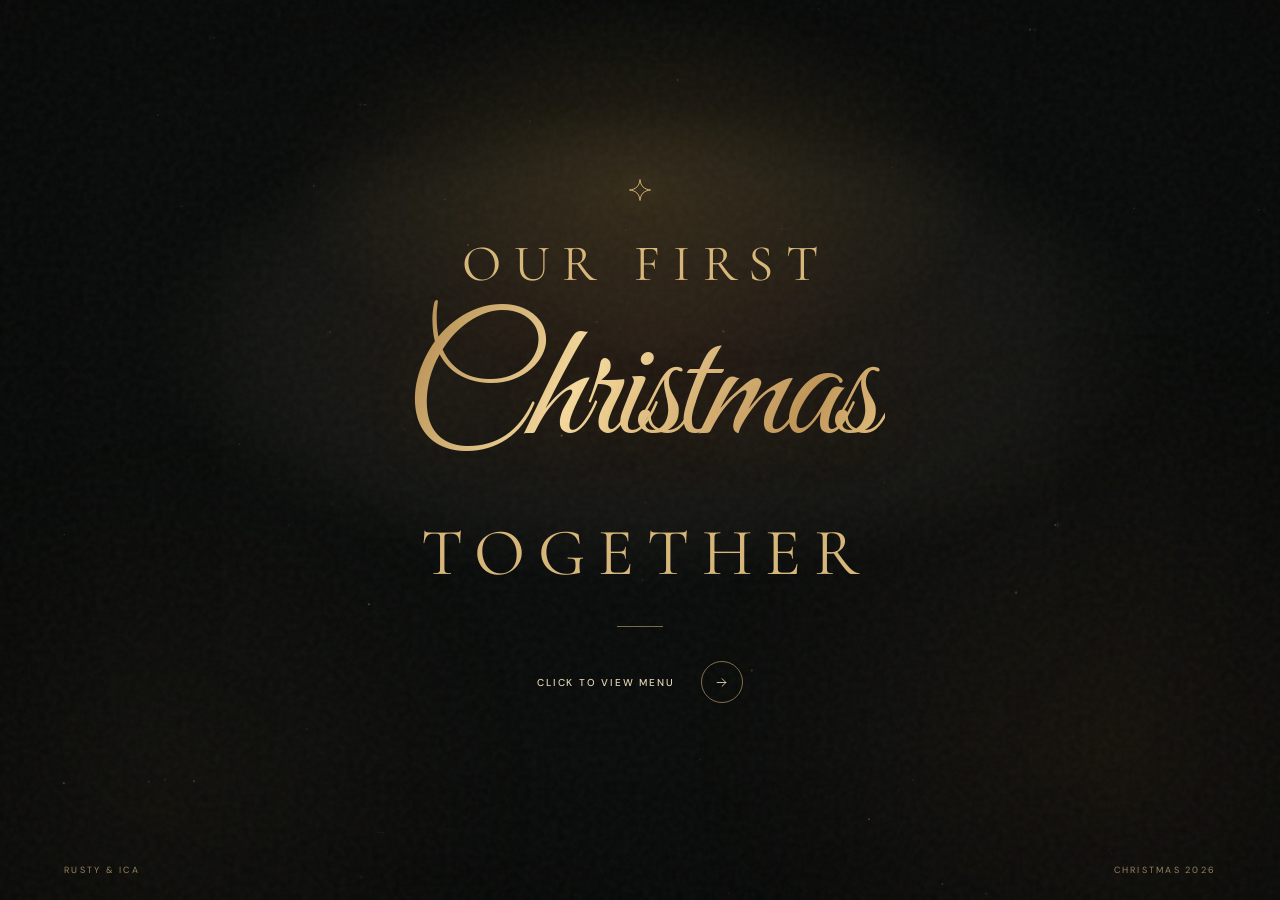
==== commit 0a82f840: "Simplify Christmas menu to black-and-gold typography with animated stardust" ====
--- a/index.html
+++ b/index.html
@@ -1 +1 @@
-<!doctype html><html lang="en"><head><meta charset="utf-8"><meta name="viewport" content="width=device-width, initial-scale=1, viewport-fit=cover"><meta name="theme-color" content="#0b0c0a"><meta name="description" content="Our first Christmas together. A menu made with love for Rusty &amp; Ica."><meta name="robots" content="noindex, nofollow"><title>Our first Christmas together · Our First Christmas Together</title><link rel="icon" type="image/svg+xml" href="assets/mark.svg"><link rel="preconnect" href="https://fonts.googleapis.com"><link rel="preconnect" href="https://fonts.gstatic.com" crossorigin><link href="https://fonts.googleapis.com/css2?family=Cormorant+Garamond:ital,wght@0,400;0,500;0,600;1,400;1,500&family=DM+Sans:wght@400;500;600&family=Great+Vibes&display=swap" rel="stylesheet"><link rel="stylesheet" href="assets/celera.css?v=4"><script defer src="assets/celera.js?v=4"></script></head><body data-page="cover" class="page-cover"><canvas class="stardust" aria-hidden="true"></canvas><div class="fine-noise" aria-hidden="true"></div><main class="cover" id="content"><div class="cover-ambient" aria-hidden="true"></div><div class="cover-vignette" aria-hidden="true"></div><div class="cover-inner"><div class="cover-sigil" aria-hidden="true"><svg width="24" height="24" viewBox="0 0 24 24" fill="none" aria-hidden="true"><path d="M12 1.5c.65 6.55 3.95 9.85 10.5 10.5-6.55.65-9.85 3.95-10.5 10.5C11.35 15.95 8.05 12.65 1.5 12c6.55-.65 9.85-3.95 10.5-10.5Z" stroke="currentColor" stroke-width=".95"/></svg></div><h1><span class="cover-first">Our first</span><em class="cover-christmas">Christmas</em><span class="cover-together">together</span></h1><span class="cover-divider" aria-hidden="true"></span><a class="enter-link" href="menu.html"><span>Click to view menu</span><span class="enter-circle"><svg width="15" height="15" viewBox="0 0 24 24" fill="none" aria-hidden="true"><path d="M5 12h14m-6-6 6 6-6 6" stroke="currentColor" stroke-width="1.4" stroke-linecap="round" stroke-linejoin="round"/></svg></span></a></div><div class="cover-edge"><span>RUSTY & ICA</span><span>CHRISTMAS 2026</span></div></main></body></html>+<!doctype html><html lang="en"><head><meta charset="utf-8"><meta name="viewport" content="width=device-width, initial-scale=1, viewport-fit=cover"><meta name="theme-color" content="#0b0c0a"><meta name="description" content="Our first Christmas together. A menu made with love for Rusty &amp; Ica."><meta name="robots" content="noindex, nofollow"><title>Our first Christmas together · Our First Christmas Together</title><link rel="icon" type="image/svg+xml" href="assets/mark.svg"><link rel="preconnect" href="https://fonts.googleapis.com"><link rel="preconnect" href="https://fonts.gstatic.com" crossorigin><link href="https://fonts.googleapis.com/css2?family=Cormorant+Garamond:ital,wght@0,400;0,500;0,600;1,400;1,500&family=DM+Sans:wght@400;500;600&family=Great+Vibes&display=swap" rel="stylesheet"><link rel="stylesheet" href="assets/celera.css?v=5"><script defer src="assets/celera.js?v=5"></script></head><body data-page="cover" class="page-cover"><canvas class="stardust" aria-hidden="true"></canvas><div class="fine-noise" aria-hidden="true"></div><main class="cover" id="content"><div class="cover-ambient" aria-hidden="true"></div><div class="cover-vignette" aria-hidden="true"></div><div class="cover-inner"><div class="cover-sigil" aria-hidden="true"><svg width="24" height="24" viewBox="0 0 24 24" fill="none" aria-hidden="true"><path d="M12 1.5c.65 6.55 3.95 9.85 10.5 10.5-6.55.65-9.85 3.95-10.5 10.5C11.35 15.95 8.05 12.65 1.5 12c6.55-.65 9.85-3.95 10.5-10.5Z" stroke="currentColor" stroke-width=".95"/></svg></div><h1><span class="cover-first">Our first</span><em class="cover-christmas">Christmas</em><span class="cover-together">together</span></h1><span class="cover-divider" aria-hidden="true"></span><a class="enter-link" href="menu.html"><span>Click to view menu</span><span class="enter-circle"><svg width="15" height="15" viewBox="0 0 24 24" fill="none" aria-hidden="true"><path d="M5 12h14m-6-6 6 6-6 6" stroke="currentColor" stroke-width="1.4" stroke-linecap="round" stroke-linejoin="round"/></svg></span></a></div><div class="cover-edge"><span>RUSTY & ICA</span><span>CHRISTMAS 2026</span></div></main></body></html>
--- a/assets/celera.css
+++ b/assets/celera.css
@@ -25,3 +25,47 @@
 .photo-gallery figure img{transform:translate3d(0,var(--image-shift,0px),0) scale(1.045)}
 .photo-gallery figure:hover img{transform:translate3d(0,var(--image-shift,0px),0) scale(1.09)}
 @media(max-width:800px){.photo-gallery figure img,.photo-gallery figure:hover img{transform:none}}
+
+
+/* Chapter II: a black-and-gold printed menu, without photography. */
+.page-menu{background:radial-gradient(ellipse 67% 26% at 50% -10%,rgba(126,91,48,.16),transparent 78%),radial-gradient(ellipse 62% 52% at 50% 48%,#11120e 0%,#090a09 70%,#070807 100%);min-height:100svh}
+.page-menu .stardust{opacity:.94;z-index:2;mix-blend-mode:screen}
+.page-menu .fine-noise{opacity:.035;z-index:1}
+.page-menu .site-nav,.page-menu .menu-main,.page-menu .chapter-footer{position:relative;z-index:3}
+.page-menu .site-nav{background:transparent}
+.page-menu .menu-main{max-width:1040px;padding:14px clamp(22px,5vw,65px) 70px}
+.page-menu .menu-topline{border-bottom:1px solid rgba(215,182,120,.14);padding:20px 0 28px}
+.page-menu .menu-layout{display:block;max-width:850px;margin:0 auto}
+.page-menu .menu-editorial{width:100%;max-width:none}
+.page-menu .menu-heading{text-align:center;padding:76px 0 65px}
+.page-menu .menu-heading .hairline{width:34px;margin:0 auto 29px;opacity:.76}
+.page-menu .menu-heading h1{font:400 clamp(62px,8.5vw,108px)/.98 var(--serif);letter-spacing:-.045em;color:#ecdfc9;text-wrap:balance}
+.page-menu .menu-heading h1 em{color:#d8b57b;font-weight:400}
+.page-menu .menu-heading>p{margin-top:24px;color:#b6a489;font:400 18px/1.4 var(--serif);letter-spacing:.018em}
+.page-menu .dishes{border-color:rgba(217,183,123,.23)}
+.page-menu .menu-course{grid-template-columns:40px minmax(0,1fr) auto;min-height:125px;gap:18px;padding:24px 0;border-color:rgba(217,183,123,.17)}
+.page-menu .menu-course:hover{padding-left:5px}
+.page-menu .course-count{font:400 14px/1.3 var(--serif);color:#b79b70;align-self:start;padding-top:9px}
+.page-menu .course-name{font:400 clamp(29px,3.65vw,43px)/1.08 var(--serif);color:#eee2d0;letter-spacing:-.014em;max-width:none}
+.page-menu .menu-course:hover .course-name{color:#ecc992}
+.page-menu .course-info p{font:400 15px/1.5 var(--serif);letter-spacing:.01em;color:#a99b85;margin:12px 0 0}
+.page-menu .course-recipe,.page-menu .drink-recipe{display:inline-flex;align-items:center;justify-content:center;gap:10px;width:auto;height:42px;padding:3px 0;color:#d6b883;opacity:.85;white-space:nowrap;transition:transform .3s ease,opacity .3s ease}
+.page-menu .recipe-cta-text{font:500 9px/1.2 var(--sans);letter-spacing:.16em;text-transform:uppercase}
+.page-menu .course-recipe svg,.page-menu .drink-recipe svg{width:14px;height:14px;flex-shrink:0}
+.page-menu .course-recipe:hover,.page-menu .drink-recipe:hover{opacity:1;transform:translateX(3px)}
+.page-menu .side-group-heading{display:inline-block;color:#cab48f;margin-right:6px}
+.page-menu .side-link{color:#b5a58a;transition:color .25s ease;border-bottom:1px solid transparent}
+.page-menu .side-link:hover,.page-menu .side-link:focus-visible{color:#edcd95;border-bottom-color:#edcd95}
+.page-menu .side-separator{color:#746a5a}
+.page-menu .menu-drinks{max-width:none;margin:0 auto;padding-top:58px}
+.page-menu .tiny-label{text-align:center;color:#d7b785;font:500 10px/1.3 var(--sans);letter-spacing:.22em;margin:0 0 23px}
+.page-menu .drink-entry{grid-template-columns:minmax(0,1fr) auto;gap:15px;min-height:61px;padding:9px 0;border-bottom:1px solid rgba(217,183,123,.15)}
+.page-menu .drink-entry>a:first-child{font:400 clamp(24px,3.1vw,34px)/1.15 var(--serif);color:#e0d2bc}
+.page-menu .drink-entry:hover>a:first-child{color:#eccc8e}
+.page-menu .menu-conclusion{text-align:center;padding-top:44px;font:400 28px/1.3 var(--serif);color:#b5a58c}
+.page-menu .menu-conclusion em{color:#ddb979}
+.page-menu .menu-footer-note{text-align:center;margin-top:28px;color:#9f8e75}
+.page-menu .menu-footer-note a{margin-left:8px}
+@media(max-width:800px){.page-menu .menu-main{padding:8px 25px 40px}.page-menu .menu-heading{padding:58px 0 53px}.page-menu .menu-course{gap:11px;min-height:104px;padding:20px 0;grid-template-columns:30px minmax(0,1fr) auto}.page-menu .course-name{font-size:clamp(29px,4.2vw,38px)}.page-menu .course-info p{font-size:14px}.page-menu .course-recipe{align-self:start;margin-top:3px}}
+@media(max-width:560px){.page-menu .menu-main{padding:8px 21px 36px}.page-menu .menu-heading{padding:50px 0 46px}.page-menu .menu-heading h1{font-size:clamp(51px,11.7vw,68px);line-height:1.02}.page-menu .menu-heading>p{font-size:16px;max-width:250px;margin:17px auto 0}.page-menu .menu-course{grid-template-columns:24px minmax(0,1fr);column-gap:10px;row-gap:8px;min-height:0;padding:19px 0 20px}.page-menu .course-count{font-size:13px;padding-top:3px}.page-menu .course-name{font-size:clamp(26px,7.2vw,33px);line-height:1.08}.page-menu .course-info p{font-size:14px;line-height:1.38;margin-top:8px}.page-menu .course-recipe{grid-column:2;justify-self:start;align-self:center;margin:2px 0 0;height:22px}.page-menu .recipe-cta-text{font-size:9px;letter-spacing:.13em}.page-menu .course-recipe svg,.page-menu .drink-recipe svg{height:13px;width:13px}.page-menu .menu-drinks{padding-top:47px}.page-menu .drink-entry>a:first-child{font-size:clamp(22px,6vw,29px)}.page-menu .menu-conclusion{font-size:25px;padding-top:30px}.page-menu .menu-topline{font-size:9px;letter-spacing:.15em}.page-menu .topline-side{font-size:8px;letter-spacing:.05em}.page-menu .drink-recipe{height:35px;gap:5px}.page-menu .menu-footer-note{line-height:1.5}.page-menu .menu-footer-note a{margin-left:0;display:inline-flex;justify-content:center}}
+@media(max-width:365px){.page-menu .menu-main{padding-left:17px;padding-right:17px}.page-menu .menu-heading h1{font-size:48px}.page-menu .course-name{font-size:25px}.page-menu .course-info p{font-size:13px}.page-menu .menu-topline .topline-side{font-size:7px}.page-menu .recipe-cta-text{font-size:8px}}
